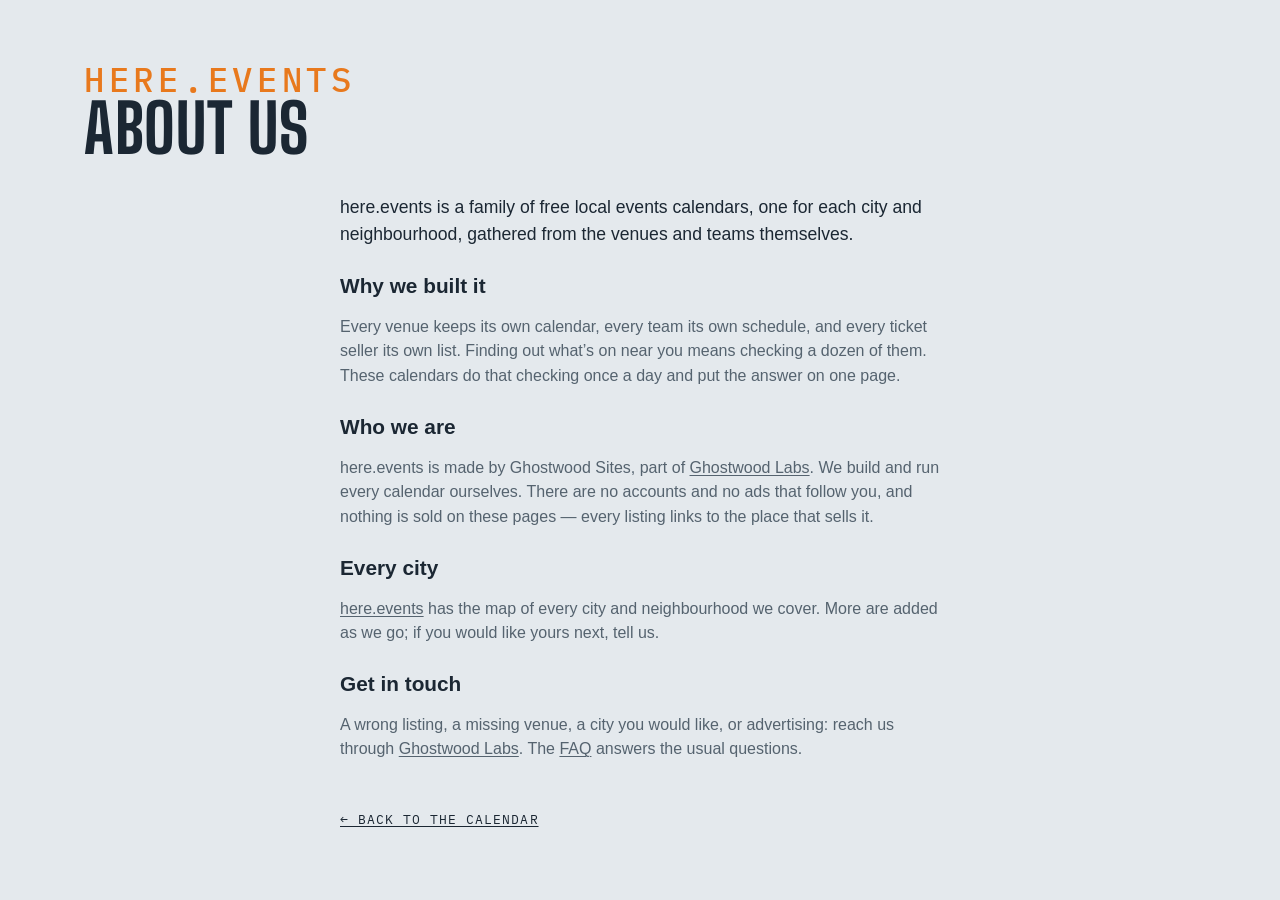
==== site/about.html @ c662b7ca "Sources and About Us as their own pages, FAQ the same on every site, More Cities centred Co-Authored" ====
<!DOCTYPE html>
<html lang="en">
<head>
<meta charset="utf-8">
<meta name="viewport" content="width=device-width, initial-scale=1, viewport-fit=cover">
<meta name="theme-color" media="(prefers-color-scheme: light)" content="#edf1f4">
<meta name="theme-color" media="(prefers-color-scheme: dark)" content="#141a20">
<script>
  try {
    var t = localStorage.getItem('lqa-theme');
    var PHONE = '(max-width: 640px), (pointer: coarse) and (max-height: 500px)';
    if ((t === 'light' || t === 'dark') && !matchMedia(PHONE).matches) document.documentElement.dataset.theme = t;
  } catch (e) { /* no storage — system it is */ }
</script>
<title>About Us — here.events</title>
<meta name="description" content="About here.events: free local events calendars for each city and neighbourhood, gathered from the venues and teams themselves.">
<link rel="icon" href="favicon.svg" type="image/svg+xml">
<link rel="preconnect" href="https://fonts.googleapis.com">
<link rel="preconnect" href="https://fonts.gstatic.com" crossorigin>
<link href="https://fonts.googleapis.com/css2?family=Big+Shoulders:opsz,wght@10..72,500;10..72,700&family=IBM+Plex+Mono:wght@400;500&display=swap" rel="stylesheet">
<link rel="stylesheet" href="styles.css?v=__V__">
<script src="city.js?v=__V__"></script>
</head>
<body>

<!-- the Ghostwood Labs mark, drawn once; the masthead and the footer <use> it -->
<svg width="0" height="0" style="position:absolute" aria-hidden="true">
  <symbol id="gw-mark" viewBox="0 0 576 576">
    <g fill="none" stroke="currentColor" stroke-width="24" stroke-linecap="round" stroke-linejoin="round">
      <path d="M300.19 51.03A26 26 0 0 1 275.81 51.03L235.63 29.71A26 26 0 0 0 210.57 30.08L103.63 91.02A26 26 0 0 0 90.5 113.61L90.5 161.4A26 26 0 0 1 77.38 183.98L39.62 205.52A26 26 0 0 0 26.5 228.1L26.5 347.9A26 26 0 0 0 39.62 370.48L77.38 392.02A26 26 0 0 1 90.5 414.6L90.5 462.39A26 26 0 0 0 103.63 484.98L210.57 545.92A26 26 0 0 0 235.63 546.29L275.81 524.97A26 26 0 0 1 300.19 524.97L340.37 546.29A26 26 0 0 0 365.43 545.92L472.37 484.98A26 26 0 0 0 485.5 462.39L485.5 414.6A26 26 0 0 1 498.62 392.02L536.38 370.48A26 26 0 0 0 549.5 347.9L549.5 228.1A26 26 0 0 0 536.38 205.52L498.62 183.98A26 26 0 0 1 485.5 161.4L485.5 113.61A26 26 0 0 0 472.37 91.02L365.43 30.08A26 26 0 0 0 340.37 29.71L300.19 51.03Z"/>
      <path d="M288 57.5L288 177.5"/>
      <path d="M288 518.5L288 403.5"/>
      <path d="M90.5 176.5L144.63 204.58A26 26 0 0 0 169.19 204.26L209.58 181.92A26 26 0 0 0 223 159.17L223 101.5L158.5 137.5"/>
      <path d="M485.5 176.5L431.37 204.58A26 26 0 0 1 406.81 204.26L366.42 181.92A26 26 0 0 1 353 159.17L353 101.5L417.5 137.5"/>
      <path d="M157 211L157 287.5"/>
      <path d="M419 211L419 287.5"/>
      <path d="M90.5 399.5L144.63 371.42A26 26 0 0 1 169.19 371.74L209.58 394.08A26 26 0 0 1 223 416.83L223 474.5L158.5 438.5"/>
      <path d="M485.5 399.5L431.37 371.42A26 26 0 0 0 406.81 371.74L366.42 394.08A26 26 0 0 0 353 416.83L353 474.5L417.5 438.5"/>
      <path d="M26.5 288L92 325.5L92 250.5"/>
      <path d="M549.5 288L484 325.5L484 250.5"/>
    </g>
  </symbol>
</svg>

<!-- About us (Steve, 2026-10-29: "Create an about us section just to the left of FAQ, make it work
     the same"): one shared page for every city, word for word, like the FAQ. Styled by .ad-page. -->
<header class="masthead">
  <div class="masthead-text">
    <p class="eyebrow">here.events</p>
    <h1>About Us</h1>
  </div>
</header>
<main class="ad-page about-page">
  <p class="ad-lead">here.events is a family of free local events calendars, one for each city and neighbourhood, gathered from the venues and teams themselves.</p>

  <h2>Why we built it</h2>
  <p>Every venue keeps its own calendar, every team its own schedule, and every ticket seller its own list. Finding out what’s on near you means checking a dozen of them. These calendars do that checking once a day and put the answer on one page.</p>

  <h2>Who we are</h2>
  <p>here.events is made by Ghostwood Sites, part of <a href="https://ghostwoodlabs.com/" rel="noopener">Ghostwood Labs</a>. We build and run every calendar ourselves. There are no accounts and no ads that follow you, and nothing is sold on these pages — every listing links to the place that sells it.</p>

  <h2>Every city</h2>
  <p><a href="https://here.events/">here.events</a> has the map of every city and neighbourhood we cover. More are added as we go; if you would like yours next, tell us.</p>

  <h2>Get in touch</h2>
  <p>A wrong listing, a missing venue, a city you would like, or advertising: reach us through <a href="https://ghostwoodlabs.com/" rel="noopener">Ghostwood Labs</a>. The <a href="faq.html">FAQ</a> answers the usual questions.</p>

  <a class="ad-back" href="./">← Back to the calendar</a>
</main>
</body>
</html>
---- site/styles.css ----
/* Lower Queen Anne Events — overcast-sky palette, marquee display type. */

:root {
  --sky: #e4e9ed;        /* overcast paper (a step down from #edf1f4, Steve 2026-10-12: "a little less glaring") */
  --mist: #f7f9fb;       /* card surface (was pure white) */
  --ink: #1b2733;        /* Puget ink */
  --ink-soft: #55636f;
  --ink-bright: #1b2733; /* the logo: pure white in the dark palette, ink here */
  --line: #c3ccd4;
  --gold: #e8791d;       /* Space Needle "Galaxy Gold" */
  --gold-soft: #fbe9d8;
  /* Color coding is muted (a step back from the pure primaries) and each
     group keeps to its own family so a dot or stripe reads as what it is:
     venues are cool (blue → violet → teal), event types are warm (yellow →
     orange → red → pink). */
  /* venue hues (chips, grid ticks, agenda tags): a sweep from teal through
     blue and violet to magenta, neighbors alternating light and dark */
  /* all three families sit a step back from the pure primaries: the same
     hues, less glare, so the stripes and ticks read after the titles */
  --v-choli: #2e5a9e; --v-ccmh: #9e2e3e; --v-cba: #6a2e9e; --v-prcc: #2e8f9e; --v-vivo: #2e9e8b; --v-rumbao: #9e6b2e; --v-bithorn: #c2521f; --v-clemente: #2e9e4a; --v-else: #7c8a96; --v-cbac: #9e2e7a; --v-monero: #8a7a2e; /* the rooms, one hue each (city.js cssVar): the arena and the halls cool, the ballpark and the Music Hall warm */
  --venue-text: 72%;     /* how much of the venue hue the card's venue label keeps (light mode) */
  --tint: 26%;           /* the venue wash behind a series card (light mode; 13% in the dark palette) */
  --row-a: #f3f6f8; --row-b: #d6dde3; /* the list's rows alternate light and dark grey; only a series keeps its venue's hue (Steve, 2026-10-20) */
  /* event-type hues (calendar ticks, agenda right edge): concerts salmon and
     arts crimson keep clear of the brand orange; movies slate = "quiet" */
  --t-concert: #d9664f;
  --t-sports: #d4b106;
  --t-arts: #b8303f;
  --t-movie: #7a8a99;
  --t-community: #d63f9c;
  --t-expo: #2a9d8f;      /* conventions & expos: turquoise, the one hue the types didn't use */
  --t-bar: #c28a12;       /* bar nights: amber, an ale between the sports yellow and concert salmon */
  --alert: #e02b26;       /* cancelled / postponed notes: plain bright red */
  --barh-base: 3.4rem;   /* the pinned filter bar's height (chips 2.25rem + padding) */
  --titleh: 1.7rem;      /* the bar's title line (1.2rem + .5rem gap), added while scrolled */
  --barh: var(--barh-base); /* what the sticky things below the bar offset by */
  --rule: color-mix(in srgb, var(--line), var(--ink-soft)); /* list dividers: a step brighter than --line */
  /* the scorebug (the live game block, .tf-bug): a light panel in this theme, the broadcast's charcoal in the dark one (Steve, 2026-10-12: the charcoal panel on the light card looked bad) */
  --bug-bg: #f9fafb; --bug-frame: #c9d2da; --bug-ink: #1b2733; --bug-soft: #55636f; --bug-dim: #7c8894; --bug-rowline: #d5dce3; --bug-off: #b3bcc5; --bug-muted: #6b7784; --bug-score-bg: #ffffff; --bug-shadow: rgba(15, 25, 35, .10); --bug-redzone: #c8261f;
  --bug-bw: 1px; --frame: var(--line); --frame-w: 1px; /* the game block's frame and the bug's rules: hairlines in the card's line colour here, the 2px broadcast frame in the dark theme (Steve, 2026-10-12: "soften … the borders in general") */
  --cell-mix: 22%; --cell-ink: var(--ink); --cell-bar: 4px; --cell-shadow: none; /* the bug's team cells: a wash of the club colour with a bar of it at the left and ink type, instead of the solid cell ("soften the colors here") */
  --tick-mix: var(--ink); --tick-pct: 65%; /* the refresh countdown ring: the club's colour mixed toward ink here, toward white on the dark ground (the mix itself is written in the .tf-refresh rule: a token holding var(--team-2) would resolve here on :root, where no club colour exists, and come out empty) */
  --dot: color-mix(in srgb, var(--ink-soft) 40%, transparent); /* the dotted underline under the watch strip's links */
  --display: "Big Shoulders", "Arial Narrow", sans-serif;
  --body: -apple-system, BlinkMacSystemFont, "Segoe UI", "Helvetica Neue", sans-serif;
  --mono: "IBM Plex Mono", ui-monospace, Menlo, monospace;
}
/* Dark palette. Applies when the system prefers dark and the visitor hasn't
   picked Light, or whenever they've picked Dark (the toggle sets
   data-theme on <html>; "system" leaves it unset). The two blocks must
   stay identical — CSS has no way to give one ruleset two unrelated
   conditions. */
@media (prefers-color-scheme: dark) {
  :root:not([data-theme="light"]) {
    color-scheme: dark;
    --sky: #141a20; --mist: #1d252e; --ink: #e8edf1; --ink-soft: #9aa7b2; --ink-bright: #ffffff;
    --line: #333f4a; --gold: #f08a33; --gold-soft: #3a2a1a;
    --v-choli: #86aeea; --v-ccmh: #ea8695; --v-cba: #b486ea; --v-prcc: #86dcea; --v-vivo: #86ead9; --v-rumbao: #eabc86; --v-bithorn: #f0a07a; --v-clemente: #86ea9f; --v-else: #aebac4; --v-cbac: #ea86cf; --v-monero: #d8c86a;
    --venue-text: 100%; --tint: 13%;
    --row-a: #1e252c; --row-b: #2c343c;
    --t-concert: #f0806a; --t-sports: #f2d21b; --t-arts: #d63a4f;
    --t-movie: #8b9db0; --t-community: #e660a8; --t-expo: #4fd1c5; --t-bar: #e3ad3c; --alert: #ff4b3e;
    --bug-bg: #2b2d30; --bug-frame: #c9cdd2; --bug-ink: #f4f4f4; --bug-soft: #d5d8dc; --bug-dim: #b9bec4; --bug-rowline: #5c6167; --bug-off: #6a6d72; --bug-muted: #4a4f56; --bug-score-bg: #fafafa; --bug-shadow: rgba(0, 0, 0, .35); --bug-redzone: #ff7b7b;
  --bug-bw: 2px; --frame: var(--ink-soft); --frame-w: 2px; --cell-mix: 100%; --cell-ink: #fff; --cell-bar: 0px; --cell-shadow: 0 1px 2px rgba(0, 0, 0, .5);
    --bug-bw: 2px; --frame: var(--ink-soft); --frame-w: 2px; --cell-mix: 100%; --cell-ink: #fff; --cell-bar: 0px; --cell-shadow: 0 1px 2px rgba(0, 0, 0, .5);
    --tick-mix: white; --tick-pct: 45%;
    --dot: color-mix(in srgb, var(--ink-soft) 60%, transparent);
  }
}
:root[data-theme="dark"] {
  color-scheme: dark;
  --sky: #141a20; --mist: #1d252e; --ink: #e8edf1; --ink-soft: #9aa7b2; --ink-bright: #ffffff;
  --line: #333f4a; --gold: #f08a33; --gold-soft: #3a2a1a;
  --v-choli: #86aeea; --v-ccmh: #ea8695; --v-cba: #b486ea; --v-prcc: #86dcea; --v-vivo: #86ead9; --v-rumbao: #eabc86; --v-bithorn: #f0a07a; --v-clemente: #86ea9f; --v-else: #aebac4; --v-cbac: #ea86cf; --v-monero: #d8c86a;
  --venue-text: 100%; --tint: 13%;
  --row-a: #1e252c; --row-b: #2c343c;
  --t-concert: #f0806a; --t-sports: #f2d21b; --t-arts: #d63a4f;
  --t-movie: #8b9db0; --t-community: #e660a8; --t-expo: #4fd1c5; --t-bar: #e3ad3c; --alert: #ff4b3e;
  --bug-bg: #2b2d30; --bug-frame: #c9cdd2; --bug-ink: #f4f4f4; --bug-soft: #d5d8dc; --bug-dim: #b9bec4; --bug-rowline: #5c6167; --bug-off: #6a6d72; --bug-muted: #4a4f56; --bug-score-bg: #fafafa; --bug-shadow: rgba(0, 0, 0, .35); --bug-redzone: #ff7b7b;
  --tick-mix: white; --tick-pct: 45%;
  --dot: color-mix(in srgb, var(--ink-soft) 60%, transparent);
}
:root[data-theme="light"] { color-scheme: light; }

* { box-sizing: border-box; }
html { scroll-behavior: smooth; overflow-x: clip; } /* clip: the footer bleeds to the viewport edges */
@media (prefers-reduced-motion: reduce) { html { scroll-behavior: auto; } }
/* the page is 62rem wide, and steps wider on big screens so event names
   get a single line: the calendar column is fixed, so all of the extra
   width goes to the cards (the footer line follows) */
:root { --pagew: 62rem; }
@media (min-width: 1180px) { :root { --pagew: 72rem; } }
@media (min-width: 1360px) { :root { --pagew: 80rem; } }
body {
  /* no bottom padding: the sticky footer is the page's last thing, and any
     padding here would show as a blank band under it once the list is short.
     A column flex at least a viewport tall, so a short page (the Teams view
     with one team) still puts the footer at the bottom edge */
  display: flex; flex-direction: column; min-height: 100vh; min-height: 100dvh;
  margin: 0 auto; padding: 0 1.25rem; max-width: var(--pagew);
  background: var(--sky); color: var(--ink);
  font: 16px/1.55 var(--body);
}
/* flex items refuse to shrink below their content's minimum width, so one
   unwrappable line (a TV listing, the compact bar's title) would push a whole
   section past a phone's edge; let them shrink like blocks */
body > * { min-width: 0; }
a { color: inherit; text-underline-offset: 2px; }
:focus-visible { outline: 2px solid var(--ink-soft); outline-offset: 2px; }

/* ---- masthead ---- */
.masthead {
  display: flex; flex-wrap: wrap; gap: 1.5rem; align-items: flex-end;
  justify-content: space-between; padding: 2.5rem 0 1rem;
}
.eyebrow {
  font-family: var(--mono); font-size: .8rem; letter-spacing: .12em;
  text-transform: uppercase; color: var(--gold); margin: 0 0 .3rem;
}
h1 {
  font-family: var(--display); font-weight: 700; font-size: clamp(2.6rem, 7vw, 4.2rem);
  line-height: .92; text-transform: uppercase; letter-spacing: .01em; margin: 0;
}
.masthead-text { min-width: 0; max-width: 100%; } /* a flex item would grow to its widest line and push past a phone's edge */
/* "More Cities" (See All until 2026-10-13, Other Places until 2026-10-18): the pill before the theme pill, to the same map (Steve, 2026-10-12); in the pinned bar the chip's text folds away and the map glyph stays */
/* Add To My Calendar: the first of the masthead's tools (Steve, 2026-10-26, "should move here" — beside More Cities; in the bar from 2026-09-16 until then), sized like the More Cities pill beside it */
.masthead-tools #subscribeBtn { order: 3; display: inline-flex; align-items: center; gap: .45rem; min-height: calc(1.7rem + 8px); padding: 0 .95em; }
.masthead-tools #subscribeBtn svg { width: 1rem; height: 1rem; flex: none; }
.masthead-tools #subscribeBtn:hover { border-color: var(--ink-soft); }
.bar-title .masthead-tools #subscribeBtn { min-height: 1.7rem; padding: 0 .5em; } /* icon-only in the title line, like the pill (the label rule is .bar-title .masthead-tools .chip span) */
.masthead-tools .see-all { order: 4; display: inline-flex; align-items: center; gap: .45rem; min-height: calc(1.7rem + 8px); padding: 0 .95em; text-decoration: none; }
.masthead-tools .see-all svg { width: 1rem; height: 1rem; fill: none; stroke: currentColor; stroke-width: 1.6; stroke-linejoin: round; stroke-linecap: round; }
.masthead-tools .see-all:hover { border-color: var(--ink-soft); }
.bar-title .masthead-tools .see-all { min-height: 1.7rem; padding: 0 .5em; }
/* the mark and the name as one thing: the mark stretches to the text's
   height (eyebrow + title) and keeps square, in the footer mark's white */
.masthead { --mast-title: clamp(2.6rem, 7vw, 4.2rem); } /* the title's size; the eyebrow and the mark are cut from it */
.masthead h1 { font-size: var(--mast-title); }
/* the picture (Steve, 2026-09-21: line art, the Needle's crown the focus):
   the top of the Space Needle from the Highsmith aerial, traced to single
   smooth lines at build (a gradient-magnitude pass over the photo, see the
   memory note), a 4.5:1 window from the spire tip to the Queen Anne treeline
   with the Needle centred and the Cascades ridge behind
   (design/lqa-masthead-lines-gen.py). The
   drawing is a luminance mask (masthead-lines.png, white = line) over a box
   of ink, so the lines are the palette's own ink in either theme. A band
   behind the masthead, the Needle toward the right, dissolving into the page
   on every side — no hard edge where the art stops (Steve, 2026-09-21) */
.masthead { min-height: 11rem; overflow: hidden; isolation: isolate; } /* a slim band (Steve, 2026-09-20: minimal) */
.masthead-photo { /* the drawing fills the gap between the name and the theme pill (Steve, 2026-10-05: "in all the modes try to make it fill this space"): a flex item between them, as tall as the band (the negative margins reach over the band's padding) */
  order: 1; flex: 1 1 0; align-self: stretch; min-width: 0; z-index: -1;
  margin: -2.5rem 0 -1rem; pointer-events: none;
  background: #fff; opacity: .9; /* white lines on the dark palette, black on the light one (Steve: "white and black with antialiasing") */
  -webkit-mask-image: url(masthead-lines.png), linear-gradient(to right, transparent 0%, #000 10%, #000 92%, transparent 100%), linear-gradient(to bottom, #000 0%, #000 58%, transparent 100%);
  mask-image: url(masthead-lines.png), linear-gradient(to right, transparent 0%, #000 10%, #000 92%, transparent 100%), linear-gradient(to bottom, #000 0%, #000 58%, transparent 100%);
  -webkit-mask-size: auto 100%, 100% 100%, 100% 100%; mask-size: auto 100%, 100% 100%, 100% 100%; /* the drawing at the band's height, however wide the gap: the Needle stays whole, the ridge beside it shows as far as the gap allows */
  -webkit-mask-position: 50% 0%, 0 0, 0 0; mask-position: 50% 0%, 0 0, 0 0; /* the Needle is at the drawing's centre, so its spire is the centre of the gap at every width (Steve, 2026-10-05: "make the center the top of the needle") */
  -webkit-mask-repeat: no-repeat; mask-repeat: no-repeat;
  mask-mode: luminance, alpha, alpha;
  -webkit-mask-composite: source-in; mask-composite: intersect;
}
.masthead-tools { order: 2; }
:root[data-theme="light"] .masthead-photo { background: #000; opacity: .7; }
@media (prefers-color-scheme: light) { :root:not([data-theme="dark"]) .masthead-photo { background: #000; opacity: .7; } }
.masthead-text { position: relative; }
.masthead .eyebrow { font-size: calc(var(--mast-title) * .5); font-weight: 500; letter-spacing: .14em; margin-bottom: .1rem; line-height: 1; } /* "Seattle": half the title's size (Steve, 2026-09-16: twice the quarter it was), a shade bolder */
/* the masthead's tools (Steve, 2026-09-14): Add To My Calendar (back here
   2026-10-26), the More Cities pill and the theme pill at the masthead's
   right end — the bar below keeps its room for the switch, filters, search,
   the clubs and the season calendar chip */
.masthead { position: relative; }
.masthead-tools { display: flex; align-items: center; gap: .6rem; flex: none; margin-left: auto; }
.sub { color: var(--ink-soft); max-width: 34rem; margin: .8rem 0 0; }

.updated { /* the "Updated …" stamp: an eyebrow line under the title, spaced like the one above it */
  margin: .3rem 0 0; min-height: 1em;
}
/* Solid-ink pill with the page background as its text — a dark pill in
   light mode, a light one in dark — softened on hover (the event sheet's
   Tickets button). */
.btn-cal {
  display: inline-flex; align-items: center; gap: .55em; margin: auto 0;
  font: 600 1rem/1 var(--body); color: var(--sky); background: var(--ink);
  border: 0; border-radius: 999px; padding: .85em 1.4em .85em 1.15em; cursor: pointer;
  transition: background .15s, color .15s;
}
.btn-cal svg { width: 1.15em; height: 1.15em; flex: none; }
.btn-cal:hover { background: var(--ink-soft); color: var(--sky); }
/* the subscribe pop: app.js placeSubscribePop fixes it under the masthead's
   Add To My Calendar button (right edges aligned); these are the fallback
   position and the look */
.pop {
  position: absolute; right: 0; top: calc(100% + 1.1rem); z-index: 10;
  width: min(18rem, 100%); background: var(--mist); border: 1px solid var(--line);
  border-radius: 8px; padding: 1rem 1.1rem; box-shadow: 0 8px 28px rgba(15, 25, 35, .18);
  font-size: .92rem;
}
.pop p { margin: 0 0 .6rem; }
.pop > :last-child { margin-bottom: 0; }
/* everything in the pop sits on one centre line: the checkbox row, the
   three named calendar tiles, the QR / Copy Link chips, then the note */
.pop-tiles { display: grid; grid-template-columns: repeat(3, 4.6rem); justify-content: center; gap: .6rem; margin: 0 0 .7rem; }
.pop-tools { display: flex; justify-content: center; gap: .5rem; margin: 0 0 .9rem; }
.pop-tools .chip { display: inline-flex; align-items: center; gap: .4rem; text-decoration: none; padding: .45em .85em; }
.pop-tools .chip svg { width: 1rem; height: 1rem; flex: none; color: var(--gold); }
.pop-tools .chip:hover { border-color: var(--ink-soft); }
/* Copy Link: a check replaces the icon for a moment after copying */
.pop-tools .chip.is-done svg { display: none; }
.pop-tools .chip.is-done::before { content: "✓"; font-weight: 700; line-height: 1; }
.qr-panel { text-align: center; margin-bottom: .6rem; }
#qrImg {
  display: inline-block; width: 170px; height: 170px;
  background: #fff; padding: 6px; border-radius: 8px;
}
#qrImg svg { display: block; width: 100%; height: 100%; }
/* a tile: the service's icon over its name */
.tile {
  display: grid; justify-items: center; gap: .4rem;
  padding: .6rem .3rem .5rem; border: 1px solid var(--line); border-radius: 10px;
  background: var(--sky); text-decoration: none; color: var(--ink-soft);
}
.tile-logo { width: 2.4rem; height: 2.4rem; border-radius: 8px; object-fit: contain; }
.tile span { font-family: var(--mono); font-size: .62rem; text-transform: uppercase; letter-spacing: .08em; line-height: 1; }
.tile:hover { border-color: var(--ink-soft); color: var(--ink); }
/* ---- filter bar: one row of matching chips ---- */
/* Funnel (filters), Reset, Copy link, Add To Calendar, then the theme toggle
   at the right end. position: relative makes the bar the box the subscribe
   pop hangs from. */
.filterbar {
  display: flex; flex-wrap: nowrap; gap: .6rem; align-items: center;
  margin: .75rem 0 0; position: relative;
}
.filterbar > * { flex-shrink: 0; }
.filterbar .chip {
  display: inline-flex; align-items: center; gap: .45rem; min-height: 2.25rem;
  position: relative; /* for the visually-hidden labels in .is-tight */
}
.filterbar .chip svg { width: 1rem; height: 1rem; flex: none; }
.filterbar .chip:not(:disabled):hover { border-color: var(--ink-soft); }
/* the funnel's chevron is the panel's open/closed indicator. Its outline is
   deliberately the same whether or not a filter is active — Reset lighting
   up is the "something's filtered" signal. */
/* The bar can't wrap. When its content wouldn't fit — app.js measures and
   sets .is-tight — the view switch's words go (see .view-toggle); the labeled
   Add To My Calendar chip that used to shed its label here left the bar for
   the masthead 2026-10-26. */
/* the Teams chip is a switch: solid while its view is on show */
/* the view switch: list | month | home teams, a three-stop pill like the theme's (same rules, .view-toggle) */
.view-toggle[data-active="month"] .theme-knob { left: calc(3px + var(--tt)); }
.view-toggle[data-active="teams"] .theme-knob { left: calc(3px + 2 * var(--tt)); }
.view-toggle button[aria-checked="true"] { color: var(--sky); }
/* while the Teams view is up the agenda's own controls step aside — the
   filters, search, the Today floater, Add To Calendar and the phone's calendar chip */
html.teams-open .search-wrap,
html.teams-open .cal-toggle { display: none; } /* Add To Calendar stays: in Teams mode it offers the club's season feed */
html.teams-open #calToday { display: none; }
.cal-side:not(.is-float) .cal { margin-bottom: 1.6rem; } /* room for the TODAY tab below the docked card */
/* the search box: a chip that takes typing, a magnifier at its right end and
   no placeholder; it gives up width first when the row gets tight */
.filterbar .search-wrap { position: relative; display: flex; flex: 1 1 10rem; min-width: 10rem; max-width: none; } /* the whole of the row's slack (Steve, 2026-10-24, "span the full width"; capped at 28rem from 2026-09-15 until then) */ /* takes whatever room the row has left, never less than a word's worth: the chips drop their labels first (is-tight) */
#searchBox {
  width: 100%; font: 500 .85rem/1 var(--body); color: var(--ink); background: var(--mist);
  border: 1px solid var(--line); border-radius: 999px; padding: .5em 2.4em .5em .95em; min-height: 2.25rem;
  -webkit-appearance: none; appearance: none;
}
#searchBox::-webkit-search-cancel-button { margin-right: .2em; }
/* hover and focus both just brighten the edge — no orange ring on a text box */
#searchBox:hover { border-color: var(--ink-soft); }
#searchBox:focus, #searchBox:focus-visible { outline: none; border-color: var(--ink); }
.search-wrap svg {
  position: absolute; right: .85rem; top: 50%; width: 1rem; height: 1rem;
  transform: translateY(-50%); color: var(--ink-soft); pointer-events: none;
}
/* Right end of the bar, left to right: the calendar chip (narrow layouts
   only), then the season calendar chip (DOM order keeps the chips together;
   flex order places them); the search box grows to fill the gap before them.
   Add To My Calendar was the bar's last chip from 2026-09-16 to 2026-10-26. */
#calToggle { order: 2; }
#viewToggle { order: -1; } /* the view switch leads the bar in either mode (Steve, 2026-09-14) */
/* light / dark: a two-stop pill at the bar's right end, the ink knob
   sliding under the stop in effect (the system's side until a click) */
.theme-toggle {
  position: relative; display: inline-flex; order: 5;
  padding: 3px; border: 1px solid var(--line); border-radius: 999px; background: var(--mist);
}
.theme-toggle { --tt: 2rem; cursor: pointer; } /* stop width — wider on phones for the tap target; the rim and the knob are click targets too (a press anywhere steps the pill) */
.theme-toggle button {
  position: relative; z-index: 1; width: var(--tt); height: 1.7rem; cursor: pointer;
  background: none; border: 0; padding: 0; color: var(--ink-soft); border-radius: 999px;
  display: grid; place-items: center;
}
.theme-toggle button svg { width: 1rem; height: 1rem; }
.theme-toggle button[aria-checked="true"] { color: var(--sky); } /* still a click target: any stop flips */
.theme-toggle button:not([aria-checked="true"]):hover { color: var(--ink); }
.theme-knob {
  position: absolute; top: 3px; left: 3px; width: var(--tt); height: calc(100% - 6px);
  border-radius: 999px; background: var(--ink); transition: left .18s; /* ink knob, page-colored icon — like a checked box */
}
.theme-toggle[data-active="dark"] .theme-knob { left: calc(3px + var(--tt)); }
.theme-toggle[data-active="system"] .theme-knob { left: calc(3px + 2 * var(--tt)); }
@media (prefers-reduced-motion: reduce) { .theme-knob { transition: none; } }
/* the view stops carry their words — List · Month · Teams — while the bar has room (Steve, 2026-10-24,
   "span the full width … display text for the icons if there is space"; Kona first, every city the same day):
   is-tight (app.js fitFilterBar / fitTeamStrip) drops them back to icons, and the ink knob is measured under
   the lit stop by app.js placeKnob (--knob-x/--knob-w), whatever its width. After the .theme-toggle rules so
   width: auto wins. */
.view-toggle button { width: auto; min-width: var(--tt); padding: 0 .7rem 0 .55rem; gap: .4rem; display: inline-flex; align-items: center; justify-content: center; }
.view-toggle .vt-label { font: 500 .8rem/1 var(--body); letter-spacing: .01em; white-space: nowrap; }
.filterbar.is-tight .view-toggle button { padding: 0; width: var(--tt); }
.filterbar.is-tight .vt-label { display: none; }
.view-toggle[data-active] .theme-knob { left: var(--knob-x, 3px); width: var(--knob-w, var(--tt)); transition: left .18s, width .18s; }
@media (prefers-reduced-motion: reduce) { .view-toggle[data-active] .theme-knob { transition: none; } }
/* the Filter button rides at the end of the view pill, past a hairline, in every mode (Steve, 2026-10-24,
   "for all sites, and modes combine these"): icon + word like the stops, the word going with is-tight; while
   the panel is open it wears the ink like a knob of its own. It is not a stop: the knob never moves to it. */
.view-toggle .vt-filter { width: auto; min-width: var(--tt); padding: 0 .7rem 0 .55rem; } /* a stop like the others — no divider (Steve, 2026-10-24: "vert lines should be consistent") */
.filterbar.is-tight .view-toggle .vt-filter { width: auto; padding: 0 .35rem 0 .4rem; }
.view-toggle .vt-filter[aria-expanded="true"], .view-toggle .vt-filter[aria-expanded="true"]:hover { background: var(--ink); color: var(--sky); border-radius: 999px; }
/* the bar stays pinned at the top while the list scrolls (--barh is its
   height — the month dividers and the calendar strip stick just below it);
   the panel floats open under it, over the content, which stays put */
.filter-area {
  position: sticky; top: 0; z-index: 30; background: var(--sky);
  padding: .55rem 0 .6rem; margin-top: .2rem;
}
.filter-area .filterbar { margin: 0; }
/* the pinned bar's title: one slim line above the chips in the masthead's
   face, shown once the masthead itself has scrolled off; --titleh is what
   it adds to the bar, and html.is-scrolled adds that to --barh */
.bar-title { /* one size for all three parts */
  display: flex; align-items: baseline; gap: .9rem; white-space: nowrap;
  font-family: var(--display); font-weight: 700; font-size: 1.1rem; line-height: 1.2rem;
  text-transform: uppercase; letter-spacing: .02em; margin: 0 0 .5rem;
}
.bar-title[hidden] { display: none; } /* an author display beats the UA [hidden] rule */
.eyebrow[hidden], .bar-eyebrow[hidden] { display: none; } /* an empty eyebrow (a city with no neighbourhood) takes no room */
.bar-name { min-width: 0; overflow: hidden; text-overflow: ellipsis; } /* the title gives way first */
.bar-eyebrow { /* "Seattle" and "Updated …" in the masthead's eyebrow face */
  flex: none; font-family: var(--mono); font-weight: 400; letter-spacing: .08em; color: var(--gold);
}
#barUpdated { display: none; } /* the stamp is the footer's alone (Steve, 2026-09-16) */
html.is-scrolled { --titleh: 2.2rem; --barh: calc(var(--barh-base) + var(--titleh)); } /* the title line carries the masthead's tools while scrolled (app.js markStuck moves them): 1.7rem chips + the .5rem gap */
/* the tools in the title line: icon-only chips a size down, the theme pill scaled to match, at the line's right end (the pop still hangs from the bar below) */
.bar-title .masthead-tools { align-self: center; margin-left: auto; gap: .4rem; }
.bar-title .masthead-tools .chip { min-height: 1.7rem; padding: .2em .5em; }
.bar-title .masthead-tools .chip span { position: absolute; width: 1px; height: 1px; overflow: hidden; clip: rect(0 0 0 0); white-space: nowrap; }
.bar-title .masthead-tools .chip svg { width: 1rem; height: 1rem; }
.bar-title .theme-toggle { zoom: .8; }
.filter-panel {
  position: absolute; left: 0; right: 0; top: calc(100% + .5rem); z-index: 20;
  background: var(--mist); border: 1px solid var(--line);
  border-radius: 10px; padding: 1rem 1.1rem;
  box-shadow: 0 12px 36px rgba(0, 0, 0, .3);
  max-height: calc(100vh - 8rem); max-height: calc(100dvh - 8rem); overflow-y: auto;
}
/* Kayak-style panel: columns of checkbox rows, Select all | Clear all links
   per group, an "only" link on hover, and an event count on the right. */
/* the groups sit in columns with a rule between them (a rule above, on
   phones, where they stack) */
.fp-cols { display: grid; grid-template-columns: repeat(auto-fit, minmax(18rem, 1fr)); gap: 1.25rem 0; } /* wide enough that no name wraps; tablets get two columns */
.fp-group { padding: 0 1.25rem; min-width: 0; } /* columns share the width evenly; a long name clips with an ellipsis rather than pushing the next column out of the panel (2026-10-18, the neighbourhood rows) */
.fp-group:first-child { padding-left: 0; }
.fp-group:last-child { padding-right: 0; }
.fp-group + .fp-group { border-left: 1px solid var(--line); }
@media (max-width: 640px) {
  .fp-group { padding: 0; }
  .fp-group + .fp-group { border-left: 0; border-top: 1px solid var(--line); padding-top: 1.1rem; }
}
/* top row: preset chips (the lit one matches the current state) with the
   Sold Out and Holidays switches pushed to the right. They are switches, not
   allow boxes like the rows below (one narrows the list, one adds days), so
   they wear a pill-and-knob face instead of the tick box */
.fp-switch { position: relative; display: flex; align-items: center; gap: .5rem; cursor: pointer; }
.fp-switch input { position: absolute; opacity: 0; width: 1px; height: 1px; }
.sw {
  flex: none; width: 2rem; height: 1.15rem; position: relative;
  border: 1.5px solid var(--ink-soft); border-radius: 1rem; background: var(--mist);
  transition: background .15s, border-color .15s;
}
.sw::after {
  content: ""; position: absolute; top: .1rem; left: .1rem; width: .75rem; height: .75rem;
  border-radius: 50%; background: var(--ink-soft); transition: transform .15s, background .15s;
}
.fp-switch input:checked + .sw { background: var(--ink); border-color: var(--ink); }
.fp-switch input:checked + .sw::after { transform: translateX(.85rem); background: var(--mist); }
.fp-switch:hover .sw { border-color: var(--ink); }
.fp-switch input:focus-visible + .sw { outline: 2px solid var(--ink-soft); outline-offset: 2px; }
.fp-top { display: flex; align-items: center; gap: 1rem; padding: 0 1.25rem; margin: 0 0 1.1rem; }
/* one row that scrolls sideways at every width, never wraps (Steve,
   2026-09-22); a right-edge fade (.is-more-right, app.js presetEdge) says
   more chips sit beyond the edge and lifts once scrolled to the end */
.fp-presets { display: flex; flex-wrap: nowrap; align-items: center; gap: .4rem; flex: 1; min-width: 0; overflow-x: auto; scrollbar-width: none; padding: 2px 0; scroll-padding: 0 1rem; }
.fp-presets::-webkit-scrollbar { display: none; }
.fp-presets.is-more-right { -webkit-mask-image: linear-gradient(to right, #000 calc(100% - 2.6rem), transparent); mask-image: linear-gradient(to right, #000 calc(100% - 2.6rem), transparent); }
.fp-preset { flex: none; }
.fp-soldout { margin-left: auto; white-space: nowrap; flex: none; }
.fp-holidays { white-space: nowrap; flex: none; }
.fp-preset { font-size: .8rem; padding: .4em .85em; min-height: 2rem; }
.fp-preset:hover { border-color: var(--ink-soft); }
.fp-preset.is-on { background: var(--ink); color: var(--sky); border-color: var(--ink); }
.fp-group h3 {
  white-space: nowrap; /* never wraps (Steve, 2026-09-22) */
  font-family: var(--mono); font-size: .68rem; text-transform: uppercase;
  letter-spacing: .1em; color: var(--ink); margin: 0 0 .35rem; font-weight: 700; /* bold, ink (Steve, 2026-09-22) */
  display: flex; align-items: baseline; gap: .6rem;
}
/* All · None at the heading's right end: plain words in the heading's own face, not chips */
.fp-allnone { margin-left: auto; display: inline-flex; align-items: baseline; gap: .35rem; font-weight: 500; color: var(--ink-soft); } /* the links stay quiet next to the bold title */
.fp-allnone i { font-style: normal; opacity: .6; }
.fp-set { font: inherit; letter-spacing: inherit; text-transform: inherit; color: var(--ink-soft); background: none; border: 0; padding: 0; cursor: pointer; text-decoration: underline; text-decoration-color: color-mix(in srgb, var(--ink-soft) 50%, transparent); text-underline-offset: 2px; }
.fp-set:hover { color: var(--ink); text-decoration-color: currentColor; }
.fp-list { display: flex; flex-direction: column; }
.fp-list + h3 { margin-top: 1rem; } /* a second group stacked in the same column */
.fp-list[hidden] + h3 { margin-top: 0; } /* a group folded away leaves the next heading level with the other columns' */
.fp-row { display: flex; align-items: center; gap: .5rem; padding: .3rem .35rem; border-radius: 6px; }
.fp-row:hover { background: var(--sky); }
.fp-check { position: relative; display: flex; align-items: center; gap: .6rem; cursor: pointer; min-width: 0; }
/* the Show | Hide pair at the row's end (Steve, 2026-09-22, third pass):
   two small words joined into one pill. Neither lit = no preference; the
   lit one is ink. Hide lit strikes the row's name */
.fp-seg { flex: none; display: inline-flex; margin-left: auto; border: 1.5px solid var(--line); border-radius: 999px; background: var(--mist); overflow: hidden; }
.fp-seg-b {
  font: inherit; font-size: .68rem; line-height: 1; letter-spacing: .02em; color: var(--ink-soft);
  background: none; border: 0; padding: .28rem .55rem; margin: 0; cursor: pointer;
}
.fp-seg-b + .fp-seg-b { border-left: 1.5px solid var(--line); }
.fp-seg-b:hover { color: var(--ink); background: color-mix(in srgb, var(--ink) 8%, transparent); }
.fp-seg-b[aria-pressed="true"] { color: var(--mist); background: var(--ink); }
.fp-seg-b:focus-visible { outline: 2px solid var(--ink-soft); outline-offset: 2px; }
.fp-check:hover .fp-name { color: var(--ink); }
.fp-name { font-size: .88rem; display: flex; align-items: center; gap: .45rem; white-space: nowrap; min-width: 0; }
.fp-name > * { overflow: hidden; text-overflow: ellipsis; } /* never wraps; a too-narrow column clips with an ellipsis */
.fp-name a { text-decoration-color: var(--line); }
.fp-name a:hover { text-decoration-color: var(--ink-soft); }
.fp-row:has(.fp-seg[data-mode="ex"]) .fp-name { opacity: .55; } /* a hidden row reads dimmed — the colour change alone, no strike-through (Steve, 2026-10-05) */
/* a city-wide site folds its column by neighbourhood (seattle-events, 2026-10-18): the neighbourhood's row carries a chevron that
   opens the rooms under it, indented behind a hairline; its Show | Hide pair works every room at once */
.fp-hood .fp-name { font-weight: 600; }
.fp-fold { flex: none; width: 1.15rem; height: 1.15rem; display: inline-flex; align-items: center; justify-content: center; border: 0; border-radius: 4px; background: none; padding: 0; margin: 0 -.1rem 0 -.2rem; color: var(--ink-soft); cursor: pointer; }
.fp-fold:hover { color: var(--ink); background: color-mix(in srgb, var(--ink) 8%, transparent); }
.fp-fold svg { width: .72rem; height: .72rem; transition: transform .15s; }
.fp-fold[aria-expanded="true"] svg { transform: rotate(90deg); }
.fp-sub { display: flex; flex-direction: column; margin: 0 0 .25rem 1rem; padding-left: .3rem; border-left: 1px solid var(--line); }
.fp-sub[hidden] { display: none; }
.fp-tail .fp-name { color: var(--ink-soft); font-style: italic; } /* the "More rooms" row at a group's foot: the rooms the usual view hides, folded (2026-10-18) */
.fp-tail:has(.fp-seg[data-mode="ex"]) .fp-name { opacity: 1; } /* it is usually all-Hide; dimming it too would make it vanish */
/* three groups — the two venue lists (Lower Queen Anne the wider), Teams
   (Steve, 2026-09-20; Capacity rows dropped 2026-09-22) */
@media (min-width: 641px) and (max-width: 899px) { .fp-tree .fp-cols { grid-template-columns: 1.1fr 1fr; } .fp-tree .fp-group:nth-child(3) { grid-column: 1; border-left: 0; padding-left: 0; padding-right: 1.25rem; border-top: 1px solid var(--line); padding-top: 1rem; margin-top: -.25rem; } } /* tablets: two columns, Teams under Lower Queen Anne (three squeezed the headings into wraps) */
@media (min-width: 900px) { .fp-tree .fp-cols { grid-template-columns: 1.15fr 1fr 1fr; } .fp-tree { right: auto; width: min(100%, 58rem); } } /* three columns of about twelve rows each (Festivals under Home Teams, 2026-10-05); the panel no wider than they need — it used to run the toolbar's width and stretch the rows across it (Steve: "feel free to shrink the width of the filter pop up") */
.fp-note { font-family: var(--mono); font-size: .66rem; color: var(--ink-soft); letter-spacing: .04em; margin-left: .35rem; } /* a band's seat range after its name */
.chip {
  font: 500 .85rem/1 var(--body); cursor: pointer; border-radius: 999px;
  padding: .5em .95em; background: var(--mist); color: var(--ink);
  border: 1px solid var(--line);
}

/* ---- agenda layout: list + docked mini calendar ---- */
.agenda { margin-top: 1.6rem; }
/* the view note: one plain line above the list while the view is not the
   usual one, the way back at its right (app.js renderViewNote) */
.view-note { display: flex; align-items: center; gap: .8rem; flex-wrap: wrap; margin: 0 0 1.1rem; padding: .55rem .9rem; border: 1px solid var(--line); border-radius: 10px; background: var(--mist); font-size: .88rem; }
.fp-group h3[hidden], .fp-list[hidden] { display: none; } /* a group with no rows in this city folds away with its heading (the flex displays above would otherwise beat [hidden]; Steve, 2026-10-11) */
.view-note[hidden] { display: none; }
.view-note .chip { margin-left: auto; font-size: .78rem; padding: .3em .75em; min-height: 1.9rem; }
/* the toast: a word above the footer after hiding something from the sheet, with Undo */
.toast { position: fixed; left: 50%; bottom: calc(3.6rem + env(safe-area-inset-bottom)); transform: translateX(-50%); z-index: 40; display: flex; align-items: center; gap: 1rem; padding: .6rem .6rem .6rem 1rem; border-radius: 999px; background: var(--ink); color: var(--sky); font-size: .88rem; box-shadow: 0 12px 36px rgba(0, 0, 0, .35); max-width: calc(100vw - 2rem); }
.toast[hidden] { display: none; }
.toast button { font: 700 .82rem/1 var(--body); color: var(--gold); background: none; border: 1px solid color-mix(in srgb, var(--sky) 35%, transparent); border-radius: 999px; padding: .45em .9em; cursor: pointer; }
.toast button:hover { border-color: var(--sky); }
.agenda, .teams { margin-bottom: 1.5rem; } /* the gap above the footer (its own top margin is auto) */
.agenda-layout {
  display: grid; grid-template-columns: minmax(0, 1fr) 18rem;
  gap: 0 2.5rem; align-items: start;
}
.agenda-layout > ol { grid-column: 1; }
.cal-side { position: sticky; top: calc(var(--barh) + .5rem); grid-column: 2; grid-row: 1; } /* same offset under the bar as the pops */
/* the Add To Calendar pop hangs over the docked calendar (same width, same right edge)
   and is shorter, so the calendar steps out while the pop is open */
.cal-side:not(.is-float) .cal { transition: opacity .15s; }
html.pop-open .cal-side:not(.is-float) .cal { opacity: 0; pointer-events: none; }
/* Below the page's full width (62rem + padding) the calendar never docks —
   beside the list it would squeeze the cards to a sliver — so from here
   down it floats over the list instead. */
@media (max-width: 1023px) {
  .agenda-layout { display: flex; flex-direction: column; }
  /* the grid's align-items: start carries over; the strip must span the
     column or it shrinks to its content (it has none, so its right edge —
     where the handle hangs — would be the left edge of the page) */
  .cal-side { align-self: stretch; width: 100%; }
  /* a zero-height sticky strip, first in the column, carrying the handle
     (hanging off its right end) and the floating calendar; both ride along
     as the list scrolls */
  .cal-side { order: -1; height: 0; top: calc(var(--barh) + .5rem); z-index: 15; }
  .cal-side.is-float .cal {
    position: absolute; z-index: 14; right: 0; top: 0; /* right under the pinned bar */
    width: min(22rem, 100%);
    max-height: calc(100vh - 5rem); max-height: calc(100dvh - 5rem); overflow-y: auto;
  }
  .cal-side.is-float .cal-month { box-shadow: 0 12px 36px rgba(0, 0, 0, .3); }
}

/* ---- the Month view: the month's events, as the filters leave them, on one calendar ---- */
html.month-open .agenda-layout, html.month-open .cal-toggle { display: none; } /* the list and its mini calendar step aside; the board is the month */
/* ---- the month view: one continuous grid of weeks, square days (Steve, 2026-09-15) ----
   The grid runs from this month on with no end (app.js appends months as
   the sentinel nears the window), sized to the window: seven squares across,
   the page scrolling down them under the pinned filter bar; the ‹ MONTH ›
   header and the weekday row stick under the bar and name the month at the
   top (the sticky footer stays pinned at the bottom as everywhere). A day
   carries its events' names only, as many as fit, the rest folded into
   "+N more" (fitBoardCells); a tap on the day opens the card listing them all. */
.month-board[hidden] { display: none; }
.month-board { margin: 0 auto; max-width: 100%; position: relative; } /* app.js sizeBoard sets its width: seven squares that show the whole month in the window at the top of the page, centred when that is narrower than the page */
.mb-sticky { position: sticky; top: var(--barh); z-index: 6; background: var(--sky); padding-top: 1.9rem; } /* the room is the TODAY tab's, which rises from the header (Steve: an up tab) */
.mb-head { position: relative; } /* the tab and, on a centred board, the vertical month name hang off it */
/* TODAY over the month view's header: the same tab, upside down — rising from the header's top edge */
.cal-head button.cal-today-tab { width: auto; height: auto; min-width: 0; min-height: 0; display: inline-flex; border-radius: 6px 6px 0 0; } /* not the header's arrow-button size, nor the phones' 2.75rem touch minimum */
.cal-head button.cal-today-tab svg { width: .85rem; height: .85rem; }
.cal-head button.cal-today-tab[hidden] { display: none; } /* the override above would otherwise beat [hidden] */
.mb-head .cal-today-tab { top: auto; bottom: 100%; border-top: 2px solid var(--ink-soft); border-bottom: 0; border-radius: 6px 6px 0 0; padding: .24rem .7rem .3rem; box-shadow: 0 -3px 8px rgba(0, 0, 0, .25); }
/* the board centred narrower than the page (sizeBoard's is-narrow): the months' names stand beside their blocks, so the header keeps only ‹ › */
/* …and on a centred board the header goes altogether (Steve, 2026-09-16: "useless" — the names beside the blocks say the month and open the picker; scrolling moves the months); what stays is the sticky anchor, a hair tall, and TODAY as a chip under the filter bar while another month is at the top */
.month-board.is-narrow .mb-head { display: none; }
.month-board.is-narrow .mb-sticky { padding-top: 0; height: .4rem; }
.month-board.is-narrow .mb-sticky > .cal-today-tab { top: .4rem; bottom: auto; border: 2px solid var(--ink-soft); border-radius: 6px; box-shadow: 0 3px 8px rgba(0, 0, 0, .25); } /* painted: the days scroll under it, not through the gap to the bar; the TODAY tab hangs from its foot */
.mb-sticky .mb-head { border-bottom: 2px solid var(--ink-soft); border-radius: 10px; padding-bottom: .3rem; } /* the header on its own: the weekday row went with each month */
.mb-wdays { display: grid; grid-template-columns: repeat(7, minmax(0, 1fr)); background: var(--mist); border: 2px solid var(--ink-soft); border-bottom: 0; border-radius: 10px 10px 0 0; font-family: var(--mono); font-size: .62rem; letter-spacing: .1em; text-transform: uppercase; color: var(--ink-soft); }
.mb-wdays span { padding: .1rem .35rem .3rem; text-align: center; } /* centred over the column (Steve, 2026-09-16) */
/* every month its own block (Steve, 2026-09-15): a framed grid padded to whole weeks with blank slots, a gap between months, its name standing beside it on a centred board */
.mb-month { position: relative; margin-top: .8rem; }
.mb-days { border: 2px solid var(--ink-soft); border-radius: 0 0 10px 10px; overflow: hidden; grid-auto-rows: auto; }
/* the month's name: standing beside its block on a centred board; on a full-width board the pinned ‹ MONTH › bar names the month, so no heading over the block as well (it read twice — Steve's review, 2026-09-16) */
.mb-mname { display: none; font: 700 .95rem/1 var(--display); text-transform: uppercase; letter-spacing: .12em; color: var(--ink); background: none; border: 0; padding: .15rem .1rem .35rem; margin: 0; cursor: pointer; text-align: left; border-radius: 6px; }
.mb-mname:hover { color: var(--ink-soft); }
.month-board.is-narrow .mb-mname { display: block; position: absolute; right: calc(100% + .9rem); top: 50%; translate: 0 -50%; /* centred on its block (Steve, 2026-09-15) */ writing-mode: vertical-rl; transform: rotate(180deg); transform-origin: center; font: 700 var(--mname, 3rem)/1 var(--display); text-transform: uppercase; letter-spacing: .08em; color: var(--ink); background: none; border: 0; padding: 0; margin: 0; cursor: pointer; white-space: nowrap; border-radius: 6px; }
.month-board.is-narrow .mb-mname:hover { color: var(--ink-soft); }
.month-board.is-narrow .mb-mname:focus-visible { outline: 2px solid var(--ink); outline-offset: 4px; }
.month-board.is-short .mb-days > .cal-day { aspect-ratio: auto; height: var(--cellh); } /* a full-width board that would run past the window: the days give up a little height (never under 60% of their width) so the month fits (app.js sizeBoard) */
.mb-days > .cal-day { aspect-ratio: 1; height: auto; display: flex; flex-direction: column; align-items: stretch; gap: .15rem; padding: .3rem .3rem .35rem; cursor: pointer; }
.mb-days > .cal-day:hover { background: color-mix(in srgb, var(--ink) 6%, var(--mist)); }
.mb-days > .cal-day.is-today:hover { background: color-mix(in srgb, var(--ink) 26%, var(--mist)); }
.mb-days > .cal-day.is-blank { aspect-ratio: 1; margin: 0; width: auto; cursor: default; background: color-mix(in srgb, var(--line) 35%, var(--mist)); } /* a padding slot is a cell like the rest, a shade darker */
.mb-days > .cal-day.is-blank:hover { background: color-mix(in srgb, var(--line) 35%, var(--mist)); }
.mb-days .num { font-size: clamp(.72rem, 1.3vw, 1rem); line-height: 1; margin-bottom: .1rem; }
.mb-days .hol { font-size: .58rem; line-height: 1.2; color: var(--gold); letter-spacing: .06em; text-transform: uppercase; }
.mb-days .ticks { display: none; } /* phones only (below) */
/* an event on a day: its name only (Steve, 2026-09-15 — no times), one line in its venue's colour */
/* no venue colours on the names (Steve, 2026-09-15, late): plain ink, a neutral wash on hover and in the day's card */
.mb-ev { display: block; flex: none; width: 100%; text-align: left; font-family: var(--body); font-size: .7rem; line-height: 1.25; color: var(--ink); background: none; border: 0; border-radius: 4px; padding: .12rem .2rem; cursor: pointer; overflow: hidden; text-overflow: ellipsis; white-space: nowrap; font-weight: 600; }
.mb-ev:hover { background: color-mix(in srgb, var(--ink) 10%, transparent); }
.mb-ev[hidden] { display: none; }
.mb-ev.is-off { text-decoration: line-through; opacity: .7; }
.mb-more { flex: none; align-self: flex-start; font: inherit; font-family: var(--mono); font-size: .62rem; color: var(--ink-soft); background: none; border: 0; padding: .1rem .2rem; cursor: pointer; }
.mb-more[hidden] { display: none; }
.mb-more:hover { color: var(--ink); }
.mb-days .cal-day.is-past .mb-ev { opacity: .55; }
.mb-sentinel { height: 1px; }
/* the day's card: opens over the tapped day (the day, grown) and lists everything on it */
.mb-pop { position: fixed; z-index: 31; background: var(--mist); border: 2px solid var(--ink-soft); border-radius: 10px; box-shadow: 0 14px 40px rgba(0, 0, 0, .35); padding: .6rem .7rem .7rem; max-height: min(70vh, 32rem); overflow-y: auto; transform-origin: top left; animation: mb-pop-in .16s ease-out; }
@keyframes mb-pop-in { from { opacity: 0; transform: scale(.94); } to { opacity: 1; transform: none; } }
@media (prefers-reduced-motion: reduce) { .mb-pop { animation: none; } }
@media (max-width: 640px) { .mb-pop { left: 0; right: 0; bottom: 0; top: auto; width: auto; max-height: 70vh; border-radius: 12px 12px 0 0; border-bottom: 0; padding-bottom: calc(.7rem + env(safe-area-inset-bottom, 0px)); transform-origin: bottom center; } } /* a sheet from the foot, like the event's (app.js openDayPop leaves the position to this) */
.mb-pop h3 { font-family: var(--display); font-weight: 700; font-size: 1rem; text-transform: uppercase; letter-spacing: .06em; margin: 0 0 .5rem; display: flex; align-items: baseline; gap: .6rem; }
.mb-pop h3 .mb-pop-n { font-family: var(--mono); font-weight: 400; font-size: .68rem; letter-spacing: .1em; color: var(--ink-soft); }
.mb-pop .mb-ev { font-size: .85rem; padding: .4rem .6rem; margin-bottom: .35rem; white-space: normal; background: color-mix(in srgb, var(--ink) 6%, transparent); }
.mb-pop .mb-ev:hover { background: color-mix(in srgb, var(--ink) 14%, transparent); }
.mb-pop .mb-ev .mb-sub { display: block; font-family: var(--mono); font-weight: 400; font-size: .68rem; letter-spacing: .04em; color: var(--ink-soft); margin-top: .1rem; }
.mb-pop .mb-none { font-family: var(--mono); font-size: .8rem; color: var(--ink-soft); margin: 0; }
@media (max-width: 640px) { /* phones: the days are too small for names — they carry the venue ticks; the tap opens the same card */
  .mb-days > .cal-day { padding: .2rem .25rem; gap: .1rem; }
  .mb-days .hol, .mb-days .mb-ev, .mb-days .mb-more { display: none; }
  .mb-days .ticks { display: flex; }
}

/* ---- mini month calendar: a nav bar, then one framed card per month ---- */
.cal { display: grid; gap: 0; position: relative; } /* the header bar and the card are one piece; the TODAY tab hangs from its foot */
/* TODAY: a tab out of the calendar's foot, the odds tab's cut (Steve, 2026-09-15) — shown only while the list has left today (app.js syncTodayFloat) */
.cal-today-tab {
  position: absolute; top: 100%; left: 50%; transform: translateX(-50%); z-index: 4; display: inline-flex; align-items: center; gap: .35rem;
  font: 700 .62rem/1 var(--mono); letter-spacing: .14em; text-transform: uppercase; color: #f4f4f4; background: #2b2d30;
  border: 2px solid var(--ink-soft); border-top: 0; border-radius: 0 0 6px 6px; padding: .28rem .7rem .24rem; cursor: pointer; zoom: 1.15; /* the frame's own colour (Steve, 2026-09-15: the borders should match) */
  box-shadow: 0 3px 8px rgba(0, 0, 0, .25);
}
.cal-today-tab svg { width: .85rem; height: .85rem; }
.cal-today-tab:hover { background: #3a3d41; }
.cal-today-tab[hidden] { display: none; }
.cal[hidden] { display: none; } /* an author display beats the UA [hidden] rule */
.cal-months { display: grid; gap: 1.1rem; grid-auto-rows: max-content; } /* rows stay card-sized even while the reel pins the box's height */
/* when the month changes the cards move like a reel (app.js swapCal):
   forward, the top card scrolls up and out while the new one rises in from
   below; backward is the mirror. The box is clipped for the run. */
.cal-month { background: var(--mist); border: 2px solid var(--ink-soft); border-radius: 10px; overflow: hidden; }
/* ‹ MONTH › as the card's header: ‹ flush left, › flush right, the name
   dead center, joined to the card below (Today is a floater at the lower right) */
.cal-head {
  display: grid; grid-template-columns: 1fr auto 1fr; align-items: center;
  padding: .3rem .3rem .1rem; background: var(--mist);
  border: 2px solid var(--ink-soft); border-bottom: 0; border-radius: 10px 10px 0 0; /* the month card's frame */
}
.cal-head #calNext, .cal-head #mbNext { justify-self: end; } /* ‹ flush left, › flush right on both calendars */
.cal-head button.cal-cur { /* the month's name: a button that opens the month / year picker (outranks the bar's control rule below) */
  font-family: var(--display); font-weight: 700; font-size: 1rem;
  text-transform: uppercase; letter-spacing: .12em; text-align: center;
  display: inline-block; background: none; border: 0; color: var(--ink); cursor: pointer; padding: .1rem .5rem; border-radius: 6px; width: auto; min-width: 0; height: auto; min-height: 0;
}
.cal-head button.cal-cur:hover { background: color-mix(in srgb, var(--ink) 10%, var(--mist)); }
/* the month / year picker under a calendar's header (app.js openMonthPick) */
.cal-pick { position: fixed; z-index: 30; width: 15rem; padding: .6rem; background: var(--mist); border: 1px solid var(--line); border-radius: 10px; box-shadow: 0 12px 36px rgba(0, 0, 0, .3); }
.cp-head { display: grid; grid-template-columns: 2rem 1fr 2rem; align-items: center; margin-bottom: .45rem; }
.cp-head button { background: none; border: 0; color: var(--ink); font-size: 1.3rem; line-height: 1; cursor: pointer; border-radius: 6px; height: 1.75rem; }
.cp-head button:disabled { opacity: .3; cursor: default; }
.cp-head button:not(:disabled):hover { background: color-mix(in srgb, var(--ink) 10%, var(--mist)); }
.cp-year { font-family: var(--display); font-weight: 700; font-size: 1.05rem; letter-spacing: .1em; text-align: center; }
.cp-grid { display: grid; grid-template-columns: repeat(3, 1fr); gap: .3rem; }
.cp-grid button { font-family: var(--mono); font-size: .78rem; text-transform: uppercase; letter-spacing: .06em; padding: .45rem 0; background: none; border: 1px solid var(--line); border-radius: 6px; color: var(--ink); cursor: pointer; }
.cp-grid button:disabled { opacity: .3; cursor: default; }
.cp-grid button:not(:disabled):hover { border-color: var(--ink-soft); }
.cp-grid button.is-on { background: var(--ink); color: var(--sky); border-color: var(--ink); }
.cal-head button { /* flat controls inside the bar */
  display: inline-grid; place-items: center; width: 2rem; height: 1.75rem; cursor: pointer;
  background: none; color: var(--ink); border: 0; border-radius: 6px;
  transition: background .15s, transform .1s;
}
.cal-head button svg { width: 1rem; height: 1rem; }
.cal-head button:disabled { opacity: .3; cursor: default; }
.cal-head button:not(:disabled):hover { background: color-mix(in srgb, var(--ink) 10%, var(--mist)); }
.cal-head button:not(:disabled):active { transform: translateY(1px); }
.cal-month { border-radius: 0 0 10px 10px; }
.cal-mname { display: none; } /* the header carries the name */
/* floating over the list on a small screen the pair's outline is a touch
   brighter than the docked hairline, being over content */
.cal-side.is-float .cal-head, .cal-side.is-float .cal-month { border-color: color-mix(in srgb, var(--ink) 40%, var(--ink-soft)); }
/* each card: its name across the top in the display face, over a hairline
   where the weekday row used to be, then only its own days (the grid is
   padded to whole weeks with blank cells, never with the neighbor months'
   dates; the columns run Sunday to Saturday)  */
.cal-mname { padding: .45rem .6rem .3rem; border-bottom: 1px solid var(--line); font-size: .95rem; letter-spacing: .12em; }
.cal-days { display: grid; grid-template-columns: repeat(7, minmax(0, 1fr)); gap: 1px; background: var(--line); } /* minmax(0, …): a day's row of ticks can't widen its column, so the seven fit a 320px phone (the ticks wrap under) */
.cal-days > * {
  aspect-ratio: 1; padding: .2rem .25rem; /* square cells */
  font-family: var(--mono); font-size: .68rem; text-align: left; vertical-align: top;
}
/* The hairlines are the 1px gaps of the grid showing the container's line
   color through — so every horizontal and vertical line is one continuous
   stroke on the same pixel row/column. Each real day is an opaque cell, so
   it comes out boxed on all four sides. The padding slots before the 1st
   and after the last day are opaque too and stretch one pixel into the gap
   beside them (leading ones to the left, trailing ones to the right and
   down) so no lines are drawn between padding slots — only where they meet
   a day, plus the rule under the month's name, which runs the full width. */
/* a day: the number top-left (a button centres its content otherwise, so a
   day with two rows of ticks lifted its number), the ticks under it as a
   centred block of at most four a row (Steve, 2026-09-15) */
.cal-day { background: var(--mist); border: 0; color: var(--ink); display: flex; flex-direction: column; align-items: stretch; justify-content: flex-start; width: 100%; min-width: 0; overflow: hidden; }
.cal-day.is-blank { width: auto; aspect-ratio: auto; margin: 0 0 0 -1px; } /* stretches with its margins; the row's height comes from its days */
.cal-day:not(.is-blank) ~ .cal-day.is-blank { margin: 0 -1px -1px 0; }
button.cal-day { cursor: pointer; }
/* inset ring rather than a border so the cell doesn't shift; the fill is a
   touch of ink over the card (lighter in dark mode, darker in light), so
   it reads in both themes */
button.cal-day:hover { background: color-mix(in srgb, var(--ink) 10%, var(--mist)); box-shadow: inset 0 0 0 1px var(--ink-soft); }
.cal-day .num { display: block; font-size: .88rem; line-height: 1; text-align: left; }
/* today: the hover treatment, a touch brighter, held */
.cal-day.is-today { background: color-mix(in srgb, var(--ink) 20%, var(--mist)); box-shadow: inset 0 0 0 1px var(--ink); }
.cal-day.is-today .num { font-weight: 700; }
/* three round dots at most, centred, then a "+" for the rest — the row sits at the cell's foot, the + the dots' own height and on their line (Steve, 2026-09-15 / 16) */
.ticks { display: flex; justify-content: center; align-items: center; gap: 2px; margin: auto auto 0; padding-top: .3rem; height: .32rem; box-sizing: content-box; }
.ticks i { width: .32rem; height: .32rem; border-radius: 50%; background: var(--dot, var(--ink-soft)); flex: none; }
.ticks .tick-more { display: block; width: .32rem; height: .32rem; margin-left: 1px; flex: none; color: var(--ink-soft); background: linear-gradient(currentColor, currentColor) center / 100% 1.5px no-repeat, linear-gradient(currentColor, currentColor) center / 1.5px 100% no-repeat; font-size: 0; }
/* past days go grey: the number in the soft ink, the venue ticks washed
   out — still tinted enough to tell venues apart, just clearly behind us */
.cal-day.is-past { color: var(--ink-soft); }
.cal-day.is-past .ticks i { filter: saturate(.4); opacity: .6; }

/* ---- agenda ---- */
.agenda ol { list-style: none; margin: 0; padding: 0; }
.agenda .empty { color: var(--ink-soft); }
/* dividers: a name centered between two rules, in the masthead's stamp type
   (see .updated) a size down. The month one is stuck to the top of the
   viewport while its month scrolls by (the next month's slides over it);
   holiday ones just scroll past. */
/* the name sits on a rule that fades out toward both edges (the rule is the
   row's background; the name's own background knocks it out behind the text) */
.month-row, .holiday-row {
  position: relative; display: flex; justify-content: center; align-items: center; gap: .6rem; flex-wrap: wrap;
  padding: .6rem 0 .45rem;
  font-family: var(--display); font-weight: 700; font-size: 1.2rem; line-height: 1;
  text-transform: uppercase; letter-spacing: .08em; color: var(--ink);
  /* opaque above the rule, fading out below it: while stuck, the rows
     scroll on under the lower half and dissolve as they near the line, so
     they never run into the oval that hangs below it */
  background: linear-gradient(var(--sky) 50%, transparent);
}
/* the rule itself: a 1px layer at the row's center, above the shadow. A
   month's warms to the brand orange at the middle like the footer's edge;
   a holiday's stays the plain list rule */
.month-row::before, .holiday-row::before {
  content: ""; position: absolute; left: 0; right: 0; top: 50%; height: 1px; z-index: 1;
  background: linear-gradient(90deg, transparent, var(--rule) 15%, var(--rule) 85%, transparent);
}
.month-row::before { background: linear-gradient(90deg, transparent, var(--line) 15%, var(--gold) 50%, var(--line) 85%, transparent); }
.month-row > span, .holiday-row > span { position: relative; z-index: 1; background: var(--sky); padding: 0 .9rem; }
/* the label sits in an oval the rule runs into: the same 1px line as the
   rule, bent around the name (months and holidays alike) */
.month-row > span, .holiday-row > span {
  border: 1px solid var(--rule); border-radius: 999px; padding: .4em 1.1em .3em;
  background: color-mix(in srgb, var(--rule) 15%, var(--sky)); /* a whisper above the page, well clear of the outline */
}
.month-row > span:not(.hol-pill) { border-color: var(--gold); } /* the month oval takes the orange its rule arrives in */
.holiday-row > span, .month-row > .hol-pill { display: inline-flex; align-items: center; gap: .5rem; }
/* a holiday is a flag, not another divider: a solid orange pill, ink type,
   on the same orange-centred rule as a month's */
.holiday-row::before { background: linear-gradient(90deg, transparent, var(--line) 15%, var(--gold) 50%, var(--line) 85%, transparent); }
.holiday-row > span, .month-row > .hol-pill { background: var(--gold); border-color: var(--gold); color: #1b2733; }
/* a holiday sharing the month's row: its own pill beside the month's, a
   size down like a holiday row, gone while the month is stuck up top */
.month-row > .hol-pill { font-size: 1.05rem; }
.month-row.is-stuck > .hol-pill { display: none; }
/* a month with only holidays: the month oval ends on the page's centre line,
   every month's the same, and its holidays stack to the right of it — so the
   months line up down the page instead of drifting with the pills beside them */
.month-row.has-hol:not(.is-stuck) { display: grid; grid-template-columns: 11.5rem minmax(0, 1fr); gap: .4rem .6rem; align-items: center; } /* a fixed month column from the left: the ovals line up on its edge and the pills get the rest of the row, no empty half on the left */
@media (max-width: 640px) { .month-row.has-hol:not(.is-stuck) { grid-template-columns: minmax(0, 2fr) minmax(0, 3fr); } }
.month-row.has-hol:not(.is-stuck) > span:not(.hol-pill) { grid-column: 1; grid-row: 1 / span var(--hols, 1); justify-self: end; align-self: center; } /* centred on the pills' rows: no more rows than pills, or the gaps of empty rows would pull it down */
.month-row.has-hol:not(.is-stuck) > .hol-pill { grid-column: 2; justify-self: start; }
.month-row { position: sticky; top: var(--barh); z-index: 5; }
.month-group { display: block; } /* one per month: the sticky divider's bounds, so the next month pushes it out */
.holiday-row { font-size: 1.05rem; }
.month-row + .day-row, .holiday-row + .day-row { background: none; }
/* the rule between days fades out toward both edges */
.day-row {
  display: grid; grid-template-columns: 5.2rem 1fr; gap: 1rem;
  padding: 1rem 0;
  scroll-margin-top: calc(var(--barh) + .5rem); /* a jumped-to day lands under the pinned bar, not behind it */
  background: linear-gradient(90deg, transparent, var(--rule) 15%, var(--rule) 85%, transparent) top / 100% 1px no-repeat;
}
.day-row.is-past { opacity: .5; }
/* ---- series: "n of N" under the time, and a git-style graph in a gutter
   right of the cards (one lane per concurrent series, --gutter set by
   app.js) whose lines, in the mini calendar's border colour, curve into
   each card's right edge ---- */
.agenda-layout.has-series .day-row { grid-template-columns: 5.2rem 1fr var(--gutter); }
/* clip: a series line continuing from the previous page starts at the very
   top edge, and its round cap would otherwise poke out above the list */
#agenda { position: relative; overflow: clip; }
.series-graph { position: absolute; left: 0; top: 0; pointer-events: none; overflow: visible; }
/* a hairline in the calendar's border colour; at each join a faint
   mirrored pair carries the curves on into the card */
.sg-line { fill: none; stroke-width: 1.5; stroke-opacity: .85; stroke-linecap: round; pointer-events: stroke; }
.sg-trunk { stroke: var(--ink-soft); pointer-events: none; } /* a merged lane's shared line */
.series-n { position: absolute; right: .55em; bottom: .45em; font: .68rem/1 var(--mono); color: var(--ink-soft); letter-spacing: .04em; white-space: nowrap; } /* "1 of 2" at the card's lower right (Steve, 2026-09-22) */
.ev:has(.team-mark) .series-n { right: calc(2.9rem + .75rem + .6rem); } /* clear of the crest */
.ev:has(.series-n) { padding-bottom: 1.15em; } /* room under the last line for the marker */
@media (max-width: 640px) { .series-graph { display: none; } }
/* the day's number and weekday sit centred on the day's FIRST event (Steve,
   2026-09-15): app.js alignRails gives the rail that row's height, and the
   rail centres its two lines in it */
.date-rail { text-align: center; align-self: start; display: flex; flex-direction: column; justify-content: center; gap: .1rem; } /* the same line metrics as the clock (.t-clock), so the two centre on one midpoint */
.date-rail .dnum {
  font-family: var(--display); font-weight: 700; font-size: 2.6rem; line-height: 1; display: block;
}
.date-rail .dmeta {
  font-family: var(--mono); font-size: .7rem; text-transform: uppercase;
  letter-spacing: .06em; color: var(--ink-soft); line-height: 1; /* "WEDNESDAY" fits the rail; line-height 1 like the clock's PM */
}
.day-events { display: grid; gap: .6rem; align-content: start; }
.agenda .day-events > .ev { background: var(--row-a); } /* the list only: the Teams schedule keeps its home-game wash */
.agenda .day-events > .ev:nth-child(even) { background: var(--row-b); }
/* a series row carries a whisper of its venue's color (set inline by app.js); the rest are the greys above */
.ev { display: flex; gap: .8rem; align-items: flex-start; padding: .45em .55em; border-radius: 6px; position: relative; overflow: hidden; }
.ev-body { display: flex; flex-direction: column; align-items: flex-start; gap: .18rem; min-width: 0; }
.ev-title { display: flex; align-items: center; gap: .45rem; min-width: 0; }
/* home games carry the team crest as a monochrome watermark at the row's
   right — grayscale in light mode, inverted to white-on-dark in dark mode */
/* a row with a mark keeps its text clear of it — the title wraps rather than
   running underneath (mark width + its inset + a little breathing room) */
.ev:has(.team-mark) { padding-right: calc(2.9rem + .75rem + .6rem); }
.team-mark {
  position: absolute; right: .75rem; top: 50%; transform: translateY(-50%);
  width: 2.9rem; height: 2.9rem; object-fit: contain;
  opacity: .7; pointer-events: none;
  filter: grayscale(1);
}
@media (prefers-color-scheme: dark) {
  :root:not([data-theme="light"]) .team-mark { filter: grayscale(1) invert(1) brightness(1.35); }
}
:root[data-theme="dark"] .team-mark { filter: grayscale(1) invert(1) brightness(1.35); }
/* a bar's supplied logo (site/marks/) keeps its own look in both themes —
   no grayscale, no inversion. Full strength: the Goat's is gold line art on
   a near-black disc, and on a dark card only the lines show, so dark mode
   also lifts its brightness to keep the gold legible. */
:root .team-mark.venue-mark { filter: none; opacity: 1; }
@media (prefers-color-scheme: dark) {
  :root:not([data-theme="light"]) .team-mark.venue-mark { filter: brightness(1.5) saturate(1.15); }
}
:root[data-theme="dark"] .team-mark.venue-mark { filter: brightness(1.5) saturate(1.15); }
.ev a { font-weight: 600; text-decoration-color: var(--line); }
.ev a:hover { text-decoration-color: var(--ink-soft); }
.ev .time { font-family: var(--mono); font-size: .8rem; color: var(--ink-soft); min-width: 5.5rem; padding-top: .15em; display: flex; flex-direction: column; gap: .1rem; }
/* all-day rows lead their day; the clock face reads ALL over DAY (app.js
   clockCell, Steve 2026-10-14 — the word "all day" in soft ink before) */
.ev.is-allday .time { color: var(--ink); font-weight: 500; }
.ev .venue {
  font-family: var(--mono); font-size: 1rem; font-weight: 700; text-transform: uppercase;
  /* the venue's hue, pulled toward the ink in light mode so small text on
     white keeps its contrast (--venue-text is 100% in the dark palette) */
  letter-spacing: .06em; color: color-mix(in srgb, var(--dot, var(--ink-soft)) var(--venue-text), var(--ink));
}
/* the venue link keeps the label's look — .ev a above is for the title */
.ev .venue a { font-weight: inherit; text-decoration-color: var(--line); }
.ev .venue a:hover { text-decoration-color: var(--ink-soft); }

/* ---- status badges: "date tbd", "cancelled" / "postponed" ---- */
.badge {
  font-family: var(--mono); font-size: .62rem; text-transform: uppercase;
  letter-spacing: .08em; border-radius: 3px; padding: .18em .5em;
  border: 1px solid currentColor; align-self: center; white-space: nowrap;
}
.b-tbd { color: var(--ink-soft); border-style: dashed; }
/* a cancelled or postponed show stays in its slot, struck through and dimmed,
   with a third line: "Cancelled Sep 5" */
.ev.is-off .ev-title a, .ev.is-off .venue { text-decoration: line-through; color: var(--ink-soft); }
.ev.is-off .time, .ev.is-off .team-mark { opacity: .55; }
.ev-note { font-family: var(--mono); font-size: .76rem; letter-spacing: .04em; color: var(--alert); font-weight: 700; }
/* Ticketmaster inventory: a third line, "272 of 18,100 tickets left · 614
   resale · from $25". A sold-out or nearly-sold-out card is framed in the
   alert red (an inset shadow, so nothing shifts) and wears a small tab out
   of its foot saying which — the ODDS tab's cut (Steve, 2026-09-15); room
   for it below, and the card lets it show */
.ev-tix { font-family: var(--mono); font-size: .72rem; letter-spacing: .02em; color: var(--ink-soft); }
/* the frame is a pseudo-element with a z-index so it paints OVER the series
   connectors (the .series-graph svg comes after the rows); the ink colour —
   white on the dark theme, like the odds bug's frame — not the alert red
   (Steve, 2026-09-15) */
.ev.is-soldout { overflow: visible; margin-bottom: .95rem; }
.ev.is-soldout::before { content: ""; position: absolute; inset: 0; border: 1.5px solid var(--ink); border-radius: 6px; pointer-events: none; z-index: 1; }
.ev.is-soldout::after {
  content: attr(data-tab); position: absolute; top: 100%; left: 1rem; z-index: 1;
  font: 700 .6rem/1 var(--mono); letter-spacing: .14em; color: #f4f4f4; background: #2b2d30;
  border: 1.5px solid #c9cdd2; border-top: 0; border-radius: 0 0 6px 6px; padding: .24rem .6rem .2rem;
  box-shadow: 0 3px 8px rgba(0, 0, 0, .25); pointer-events: none;
}
.sheet-tix { font-family: var(--mono); font-size: .76rem; color: var(--ink-soft); margin: -.4rem 0 .6rem; }
/* a festival day's set times (the Block Party): on the card a mono line per
   stage, the stage's name in ink, the acts in order with their starts; in
   the sheet the stage over its sets with start and end, the grid scrolling
   inside the sheet past a screen's worth */
.ev-stage { font-family: var(--mono); font-size: .74rem; letter-spacing: .03em; color: var(--ink-soft); } /* a festival set's stage, or the day's count of them */
.sheet-sets-wrap { max-height: 40vh; max-height: 40dvh; overflow: auto; margin: -.4rem 0 .9rem; padding-right: .3rem; }
.sheet-sets .ss-stage { margin: .55rem 0 .15rem; font: 700 .72rem/1 var(--mono); text-transform: uppercase; letter-spacing: .08em; color: var(--ink); }
.sheet-sets .ss-stage:first-child { margin-top: 0; }
.sheet-sets ul { list-style: none; margin: 0; padding: 0; }
.sheet-sets li { display: flex; gap: .6rem; font-size: .86rem; line-height: 1.45; color: var(--ink); }
.sheet-sets .ss-time { flex: none; width: 6.2em; font-family: var(--mono); font-size: .74rem; line-height: inherit; color: var(--ink-soft); white-space: nowrap; }
/* notes in the masthead's stamp type (see .updated), small */
.pop-note {
  font-family: var(--display); font-weight: 700; font-size: .76rem; line-height: 1.35;
  text-transform: uppercase; letter-spacing: .05em; color: color-mix(in srgb, var(--ink) 70%, var(--ink-soft));
  text-align: center; text-wrap: balance;
}
.pop-filter { display: flex; justify-content: center; gap: .5em; align-items: center; cursor: pointer; font-weight: 600; font-size: .88rem; margin: 0 0 .8rem; }
.pop-filter input { accent-color: var(--ink); }
.pop-filter[hidden] { display: none; } /* an author display beats the hidden attribute: say it outright (Teams mode has no filter to include) */

/* ---- share / embed: a <details> in the footer that opens UPWARD, its body
   floating over the list ---- */
.share summary {
  list-style: none; cursor: pointer; display: inline-flex; align-items: center; gap: .4rem;
  font-family: var(--mono); font-size: .74rem; text-transform: uppercase; letter-spacing: .08em;
  color: var(--ink); padding: .2rem 0;
}
.share summary::-webkit-details-marker { display: none; }
.share summary:hover { color: var(--ink-soft); }
.share summary .chev { width: .85rem; height: .85rem; transition: transform .15s; } /* up = opens upward */
.share summary .plug { width: 1.05rem; height: 1.05rem; }
.share[open] summary .chev { transform: rotate(180deg); }
/* one column, the mini calendar's width, hanging from the right end */
.share-body {
  position: absolute; right: 0; bottom: calc(100% + .5rem); z-index: 25;
  width: min(18rem, 100%);
  background: var(--mist); border: 1px solid var(--line); border-radius: 10px;
  padding: 1.1rem 1.25rem; text-align: left; white-space: normal; /* .foot-inner is nowrap */
  box-shadow: 0 -12px 36px rgba(0, 0, 0, .3);
  max-height: calc(100vh - 8rem); max-height: calc(100dvh - 8rem); overflow-y: auto;
}
.share-body .share-cols { grid-template-columns: 1fr; gap: 1.25rem; }
.share-body .share-cols > div { min-width: 0; } /* let the long code line scroll instead of widening the column */
.share .chip { display: inline-flex; align-items: center; gap: .45rem; min-height: 2.25rem; }
.share .chip svg { width: 1rem; height: 1rem; flex: none; }
.share .chip:hover { border-color: var(--ink-soft); }
#copyFilterLabel { transition: opacity .4s; }
#copyFilterLabel.is-fading { opacity: 0; }
.share-cols { display: grid; grid-template-columns: repeat(auto-fit, minmax(18rem, 1fr)); gap: 1.5rem; }
.share h3 { font-size: 1.05rem; margin: 0 0 .4rem; }
.share p { color: var(--ink-soft); margin: 0 0 .7rem; }
.share pre {
  background: var(--ink); color: var(--sky); border-radius: 8px;
  padding: .9rem 1rem; overflow-x: auto; font-family: var(--mono); font-size: .78rem;
}
@media (prefers-color-scheme: dark) { :root:not([data-theme="light"]) .share pre { background: var(--mist); color: var(--ink); border: 1px solid var(--line); } }
:root[data-theme="dark"] .share pre { background: var(--mist); color: var(--ink); border: 1px solid var(--line); }
.share code { font-family: var(--mono); }
.feed-list { list-style: none; padding: 0; margin: 0; display: grid; gap: .4rem; }
.feed-list code { background: var(--mist); border: 1px solid var(--line); border-radius: 4px; padding: .15em .45em; font-size: .82rem; }

/* pinned to the bottom edge and bleeding to the viewport's sides (negative
   margins undo the body's column), the list scrolling behind it; the content
   inside stays in the page column. Row one: credit left, "Put this on your
   site" right. Row two: the sources, a sentence per line, centered. */
footer {
  position: sticky; bottom: 0; z-index: 12; background: var(--sky);
  margin: auto calc(50% - 50vw) 0; /* auto: pushed to the bottom of a short page (the sections keep the 1.5rem gap) */
  padding: .6rem 1.25rem calc(.6rem + env(safe-area-inset-bottom));
}
/* no fade above the footer (Steve, 2026-09-10: the list and the season
   calendar show whole right down to the edge); the edge itself is a hairline
   that warms to the brand orange at the center and cools to --line at the sides */
footer::after {
  content: ""; position: absolute; left: 0; right: 0; top: 0; height: 1px; pointer-events: none;
  background: linear-gradient(90deg, var(--line), var(--gold) 50%, var(--line));
}
/* Two floaters centred just above the pinned footer (its box, so they never
   cover the credit or Sources), under the footer's own upward pops. They
   are bar chips: mist, hairline, no shadow. Today shows only while the list
   has left today (past days open, another month, or scrolled away from the
   nearest day); Top once the masthead has scrolled off — app.js toggles
   hidden on both, and a hidden one takes no room so the other stays
   centred. Narrow screens drop the labels, leaving the icons. */
.floaters {
  position: absolute; left: 0; right: 0; bottom: calc(100% + .9rem); z-index: 5;
  display: flex; justify-content: center; gap: .6rem; pointer-events: none;
}
.floaters .chip {
  pointer-events: auto; display: inline-flex; align-items: center; justify-content: center; gap: .45rem;
  height: 2.25rem; padding: 0 .95em 0 .8em;
}
.floaters .chip svg { width: 1rem; height: 1rem; flex: none; }
.floaters .chip:hover { border-color: var(--ink-soft); }
.floaters .chip:focus-visible { outline: 2px solid var(--ink-soft); outline-offset: 3px; }
.floaters .chip[hidden] { display: none; } /* the class rule above would otherwise beat the UA's [hidden] */
@media (max-width: 640px) {
  .floaters .chip span { display: none; }
  .floaters .chip { width: 2.25rem; padding: 0; border-radius: 50%; }
}
/* one line: Ghostwood Labs at the left, Embed then Sources at the right.
   app.js sets .is-tight (labels off Embed/Sources) and .is-tighter (credit
   down to its mark) when the line wouldn't fit. */
.foot-inner {
  position: relative; max-width: calc(var(--pagew) - 2.5rem); margin: 0 auto;
  display: flex; align-items: center; justify-content: space-around; gap: 1.2rem; white-space: nowrap;
}
/* two things across, one at each end — the credit and the links (the Updated
   stamp that sat dead centre between them was removed 2026-10-05, Steve) */
@media (min-width: 641px) {
  .foot-inner { display: grid; grid-template-columns: auto 1fr; }
  /* the links fill the rest of the row, packed right; More Cities, first among
     them, takes equal auto margins so it sits centred in the open space between
     the credit and About (Steve, 2026-10-29: "more cities in the footer should be
     centerd in this open space") */
  footer .foot-links { justify-content: flex-end; }
  footer #moreCities { margin-inline: auto; }
}
footer p { color: var(--ink-soft); font-size: .72rem; margin: 0; }
.gw { display: flex; align-items: center; gap: .7rem; }
.gw-logo { width: 32px; height: 32px; color: var(--ink-bright); flex: none; } /* pure white on dark */
footer .gw-credit { font-size: .9rem; letter-spacing: .1em; line-height: 1; } /* same size as Sources / Embed */
/* the credit, then the links (space-around on phones; Steve, 2026-09-15) */
footer .gw { order: 1; }
footer .foot-links { order: 3; display: flex; align-items: center; gap: 1.2rem; }
footer .foot-link { order: 1; } /* Advertise, Embed, Sources */
footer #embed { order: 2; }
footer #sources { order: 3; } /* a page link since 2026-10-29, still last on the row */
/* the Advertise link: dressed as the Sources / Embed labels, after them */
footer .foot-link { position: relative; top: -.5px; display: inline-flex; align-items: center; gap: .4rem; /* measured half a pixel under its neighbours' labels (Steve, 2026-09-15) */ font-family: var(--mono); font-size: .9rem; text-transform: uppercase; letter-spacing: .08em; color: var(--ink); text-decoration: none; padding: .2rem 0; white-space: nowrap; }
footer .foot-link:hover { color: var(--ink-soft); }
/* Advertise, Embed, Sources: one type, one colour; their icons one size, white on dark (Steve, 2026-09-15) */
footer .foot-link, footer .share summary { font-family: var(--mono); font-size: .9rem; font-weight: 400; letter-spacing: .08em; text-transform: uppercase; color: var(--ink); }
footer .foot-link svg, footer .share summary svg:not(.chev) { width: 1.1rem; height: 1.1rem; color: var(--ink-bright); }
footer .share summary .chev { color: var(--ink-bright); }
.foot-inner.is-tight .foot-link span { position: absolute; width: 1px; height: 1px; overflow: hidden; clip: rect(0 0 0 0); white-space: nowrap; }
/* the advertising page (advertise.html): a short column of prose under the masthead */
.ad-page { max-width: 40rem; margin: 0 auto 4rem; padding: 0 1.25rem; }
.ad-page h2 { font: 700 1.3rem/1.2 var(--body); margin: 1.6rem 0 .5rem; }
.ad-page p, .ad-page li { color: var(--ink-soft); line-height: 1.55; }
.ad-page ul { padding-left: 1.2rem; }
.ad-page .ad-lead { font-size: 1.1rem; color: var(--ink); }
.ad-page .ad-back { display: inline-block; margin-top: 2rem; font-family: var(--mono); font-size: .8rem; text-transform: uppercase; letter-spacing: .08em; color: var(--ink); }
footer .share summary { font-size: .9rem; white-space: nowrap; }
.foot-inner.is-tight .share summary span, .foot-inner.is-tighter .gw-credit {
  position: absolute; width: 1px; height: 1px; overflow: hidden; clip: rect(0 0 0 0); white-space: nowrap;
}
.gw-credit {
  font-family: var(--mono); font-size: .9rem; text-transform: uppercase;
  letter-spacing: .1em; color: var(--ink); white-space: nowrap; margin: 0;
}
.gw-credit strong { font-weight: 500; color: var(--gold); }
a.gw { text-decoration: none; color: inherit; } /* the mark and the credit are one link to ghostwoodlabs.com, in a new tab (2026-10-05); bare like the other footer links */
a.gw:hover .gw-credit strong { color: var(--ink-bright); }

/* ---- the Teams view: the home teams' seasons, home and away ---- */
.teams { width: 100%; margin: 1.6rem auto 0; } /* width: as a body flex item, auto margins would shrink it to its content and it would shift per team */
/* list or calendar, one at a time, each the full width (the bar's
   Calendar chip switches; app.js sets .is-cal on the section) */
.teams.is-cal .team-main { display: none; }
.team-cal[hidden] { display: none; }
/* the season's months as cards filling the page, poster-style */
.team-cal { display: grid; grid-template-columns: repeat(2, minmax(0, 1fr)); gap: 1.1rem; align-items: start; } /* two across, always (app.js pads week rows per pair) */
@media (max-width: 640px) { .team-cal { gap: .7rem; } }
/* the form block across the top of the calendar: crest, record and standing
   in the club's colours, then a line or two on where the season stands */
/* between seasons, in place of the empty list: the season past in numbers and the next one's outlook */
.season-next { margin: .6rem 0 0; padding: 1rem 1.2rem 1.1rem; border: 1px solid var(--line); border-radius: 10px; background: var(--mist); }
.season-next .sn-title { margin: 0 0 .5rem; font-family: var(--display); font-size: 1.2rem; font-weight: 700; letter-spacing: .08em; text-transform: uppercase; color: var(--team-2); }
.season-next .sn-blurb { margin: 0 0 .7rem; font-size: .95rem; line-height: 1.5; color: var(--ink); max-width: 70ch; }
.season-next .sn-facts p { margin: .3rem 0 0; font-family: var(--mono); font-size: .78rem; color: var(--ink-soft); }
.season-next .sn-facts b { font-weight: 700; color: var(--ink); }
.season-next .sn-soft { color: color-mix(in srgb, var(--ink-soft) 70%, transparent); }
#teamHead { margin-bottom: 1.1rem; }
#teamHead.is-multi { display: grid; gap: .7rem; } /* several clubs picked: a block each, stacked */
#teamHead.is-compact.is-multi .team-form:not(:first-child) { display: none; } /* pinned under the bar there is room for one */
/* the poster chooser under the PDF chip, with several clubs picked */
.pdf-pick { position: fixed; z-index: 30; display: flex; flex-direction: column; align-items: stretch; gap: .4rem; width: 12rem; padding: .6rem .7rem; background: var(--mist); border: 1px solid var(--line); border-radius: 10px; box-shadow: 0 12px 36px rgba(0, 0, 0, .3); } /* a column, its left edge on the chip's (Steve, 2026-09-15) */
.pdf-pick-label { font-family: var(--mono); font-size: .7rem; text-transform: uppercase; letter-spacing: .08em; color: var(--ink-soft); margin-bottom: .1rem; }
.pdf-pick .chip { display: flex; align-items: center; justify-content: flex-start; gap: .45rem; }
.pdf-pick .chip img { width: 18px; height: 18px; object-fit: contain; }
/* Teams mode: the block close under the chips (the masthead's own spacing is the same in both views, so the bar never moves between them) */
html.teams-open #teamsView { margin-top: .5rem; }
#teamHead:empty { display: none; }
.team-form {
  display: flex; align-items: center; gap: 1.1rem;
  padding: .85rem 1.1rem; border: var(--frame-w, 2px) solid var(--frame, var(--ink-soft)); border-radius: 10px; background: var(--mist);
}
.team-form { --crest: 9.5rem; } /* the crest sets the block's height: nothing beside it may run taller */
/* pinned under the bar while the season scrolls by — and compact while it
   is (app.js markStuck sets .is-compact once the page has scrolled past the
   block's spot, and --head-h so the opponent bar and the month rows pin
   below it): the crests small, the record or the score on one line, the
   lines, the watch list and the news folded away */
#teamHead { position: relative; padding-top: .5rem; background: var(--sky); z-index: 6; will-change: transform; }
#teamHead.is-compact { position: sticky; top: var(--barh); } /* the whole block scrolls off with the page; the compact bar is what pins (app.js markStuck) */ /* the gap under the bar is the block's own padding, painted, so nothing scrolling under it shows through (seen 2026-09-13: the month pill peeking above the compact bar) */ /* its own layer: the crests' shadows are not repainted as the list scrolls under it */
#teamHead.is-compact .team-form.is-live { flex-wrap: nowrap; } /* one row, whatever the run between the crests holds */
/* the block changes height in place — the news unfolds, the pinned block
   goes compact and back — and the browser's scroll anchoring would answer
   each change by moving the page to keep whatever it had picked as the
   anchor still: with the block pinned that lands the list hundreds of
   pixels down and pins it compact (seen 2026-09-11). Nothing on the page
   loads late above the fold, so the anchoring is not missed. */
html { overflow-anchor: none; }
.team-form.is-wait { min-height: 15.9rem; border-color: transparent; background: transparent; box-shadow: none; } /* the block's frame, empty, while the first scoreboard poll is out (app.js teamBlock): the page keeps its shape instead of drawing the season card, then the news, then the highlights */
@media (max-width: 640px) { .team-form.is-wait { min-height: 22rem; } }
#teamHead.is-compact .team-form { box-shadow: 0 8px 28px rgba(15, 25, 35, .18); }
#teamHead.is-compact .team-form { --crest: 2.6rem; align-items: center; justify-content: center; gap: .7rem; padding: .4rem .9rem; }
#teamHead.is-compact .tf-wiki, #teamHead.is-compact .tf-refresh-wrap, #teamHead.is-compact .tf-lines > * { display: none; }
#teamHead.is-compact .is-live .tf-lines > .tf-state, #teamHead.is-compact .team-form.is-pre:not(.is-live) .tf-lines > p:first-child { display: block; margin: 0; } /* one line stays: the first pitch, or the opener */
#teamHead.is-compact .tf-body, #teamHead.is-compact .tf-inner { display: flex; align-items: center; gap: .8rem; width: auto; min-width: 0; }
#teamHead.is-compact .tf-head { flex-wrap: nowrap; gap: .3rem .6rem; white-space: nowrap; }
#teamHead.is-compact .tf-record, #teamHead.is-compact .tf-score { font-size: 1.3rem; }
#teamHead.is-compact .tf-standing, #teamHead.is-compact .tf-title { font-size: .85rem; }
#teamHead.is-compact .tf-live { font-size: .65rem; padding: .2em .5em; }
#teamHead.is-compact .tf-live::before { width: .4rem; height: .4rem; }
#teamHead.is-compact .team-form.is-live { align-items: center; }
/* the compact game bar uses the whole width: the crests at the block's ends, the score, the venue and the scorebug spread between them, the refresh control at the right end */
#teamHead.is-compact .team-form.is-live .tf-body { flex: 1 1 auto; min-width: 0; }
#teamHead.is-compact .team-form.is-live .tf-inner { width: 100%; justify-content: space-between; gap: 1rem; }
#teamHead.is-compact .team-form.is-live .tf-refresh-wrap { display: flex; position: static; }

#teamHead.is-compact .team-form.is-live .tf-cluster { display: contents; }
/* the pinned bar's run: hidden in the full block, a row of short lines in the compact one */
.tf-brief { display: none; }
#teamHead.is-compact .team-form.is-live .tf-brief { display: flex; align-items: center; justify-content: center; gap: 1.3rem; flex: 1 1 auto; min-width: 0; font-family: var(--mono); font-size: .74rem; color: var(--ink-soft); } /* centred in the run it has, not on the page */
#teamHead.is-compact .team-form.is-live .tf-brief p { margin: 0; min-width: 0; white-space: nowrap; overflow: hidden; text-overflow: ellipsis; flex: 0 1 auto; }
#teamHead.is-compact .team-form.is-live .tf-brief b { font-weight: 700; color: var(--ink); }
#teamHead.is-compact .team-form.is-live .tf-info { flex-direction: row; align-items: center; gap: 1.4rem; flex: 1 1 auto; min-width: 0; }
#teamHead.is-compact .team-form.is-live .tf-info > * { display: none; }
#teamHead.is-compact .team-form.is-live .tf-info > .tf-series, #teamHead.is-compact .team-form.is-live .tf-info > .tf-next { display: block; margin: 0; min-width: 0; white-space: nowrap; overflow: hidden; text-overflow: ellipsis; } /* the run between the crests: the series, the next game */
#teamHead.is-compact .team-form:not(.is-live) .tf-body { flex: 0 1 auto; }
#teamHead.is-compact .tf-head { justify-content: center; }
.team-focus { top: calc(var(--barh) + .5rem + var(--head-h, 0px)); }
.team-form img { width: var(--crest); height: var(--crest); object-fit: contain; flex: none; }
.tf-body { min-width: 0; flex: 1 1 22rem; }
/* only a game in progress carries the news; the season block, the pregame
   and the final keep the stats lines (Next, Series, the record, last season)
   and drop the stories, the "more" button and the season blurb (Steve, 2026-09-15) */
.team-form.is-season .tf-news, .team-form.is-season .tf-more, .team-form.is-season .tf-wiki > p,
.team-form.is-pre .tf-news, .team-form.is-pre .tf-more, .team-form.is-pre .tf-wiki > p,
.team-form.is-final .tf-news, .team-form.is-final .tf-more, .team-form.is-final .tf-wiki > p { display: none; }
/* with the news gone the rule under the lines went with it (Steve, 2026-09-16: "scraps of left over design") */
.team-form.is-season .tf-wiki .tf-lead, .team-form.is-pre .tf-wiki .tf-lead, .team-form.is-final .tf-wiki .tf-lead { border-bottom: 0; padding-bottom: 0; margin-bottom: 0; }
/* the season's Wikipedia lead, at the right; under the rest when the row is narrow */
.tf-wiki { position: relative; flex: 1 1 24rem; min-width: 0; align-self: stretch; display: flex; flex-direction: column; max-height: var(--crest); overflow: hidden auto; scrollbar-width: thin; padding-left: 1.1rem; border-left: 1px solid var(--line); font-size: .85rem; line-height: 1.45; color: var(--ink); } /* the rule runs the block's height; beside the crests the column scrolls inside it */
.tf-wiki > .tf-cols, .tf-wiki > p { margin-block: auto; } /* short: centred on the row; tall: scrolls from the top (justify-content: center would clip the top) */
/* beside the crests every story shows; a fade at the foot says there is more below (app.js foldNews sets is-scroll; is-at-end once scrolled to the end) */
.tf-wiki.is-scroll:not(.is-at-end) { -webkit-mask-image: linear-gradient(#000 calc(100% - 1.4rem), transparent); mask-image: linear-gradient(#000 calc(100% - 1.4rem), transparent); }
/* the fold, under the row and on phones: the rest of the stories behind a button that says how many (app.js foldNews) */
.tf-wiki.is-open { max-height: none; }
.tf-news li.is-more { display: none; }
.tf-wiki.is-open .tf-news li.is-more { display: grid; }
.tf-wiki:not(.has-more) .tf-more { display: none; }
/* the pregame's starters and the leaders out, at the top of the column */
.tf-wiki .tf-lead { margin-bottom: .55rem; padding-bottom: .5rem; border-bottom: 1px solid var(--line); }
.tf-wiki .tf-lead p:first-child { margin-top: 0; }
.tf-lines p[hidden] { display: none; } /* a line fitLead dropped */
.tf-more { display: inline-flex; align-items: center; justify-content: center; gap: .35rem; margin: .6rem auto 0; flex: none; font-size: .78rem; padding: .45em .9em .45em 1.05em; color: var(--ink-soft); }
.tf-more svg { width: .9rem; height: .9rem; transition: transform .2s; }
.tf-more:hover { color: var(--ink); border-color: var(--ink-soft); }
.tf-wiki.is-open .tf-more svg { transform: rotate(180deg); }
.tf-wiki > p { margin: 0; display: -webkit-box; -webkit-box-orient: vertical; -webkit-line-clamp: 4; overflow: hidden; } /* the Wikipedia fallback: four lines */
.tf-lines .tf-wikilink { display: inline-block; margin-top: .35rem; font-family: var(--mono); font-size: .72rem; color: var(--ink-soft); text-decoration: none; }
.tf-lines .tf-wikilink:hover { color: var(--ink); text-decoration: underline; }
/* the news: headline (a link), date, one line of summary */
.tf-news { list-style: none; margin: 0; padding: 0; display: grid; gap: .4rem; }
.tf-news li { display: grid; grid-template-columns: minmax(0, 1fr) auto; column-gap: .5rem; align-items: baseline; }
.tf-news a { font-weight: 600; color: var(--ink); text-decoration: none; white-space: nowrap; overflow: hidden; text-overflow: ellipsis; } /* one line each, so three fit beside the crest */
.tf-news a:hover { text-decoration: underline; color: var(--team-2); }
.tf-news .tf-date { font-family: var(--mono); font-size: .7rem; color: var(--ink-soft); white-space: nowrap; } /* the outlet and the day */
.tf-news p { grid-column: 1 / -1; margin: .05rem 0 0; font-size: .8rem; color: var(--ink-soft); white-space: nowrap; overflow: hidden; text-overflow: ellipsis; }
@media (max-width: 760px) { .team-form { flex-wrap: wrap; } .tf-wiki { flex-basis: 100%; max-height: none; padding-left: 0; border-left: 0; padding-top: .6rem; border-top: 1px solid var(--line); } }
.tf-head { display: flex; align-items: baseline; flex-wrap: wrap; gap: .3rem .8rem; font-family: var(--display); text-transform: uppercase; letter-spacing: .08em; }
.tf-record { font-size: 2rem; font-weight: 700; line-height: 1; color: var(--team-2); }
.tf-standing { font-size: 1.1rem; font-weight: 700; color: var(--ink); }
.tf-title { font-size: 1.1rem; font-weight: 700; color: var(--team-2); }
.tf-lines p { margin: .3rem 0 0; font-family: var(--mono); font-size: .78rem; color: var(--ink-soft); }
.tf-lines b { font-weight: 700; color: var(--ink); }
.tf-lines .tf-blurb { font-family: var(--body); font-size: .9rem; color: var(--ink); max-width: 60ch; }
.tf-run { display: inline-flex; gap: .2rem; vertical-align: middle; }
.tf-run i { font: 700 .66rem/1.5rem var(--mono); font-style: normal; width: 1.5rem; text-align: center; border-radius: 4px; background: var(--line); color: var(--ink-soft); }
.tf-run i.r-W { background: var(--team-2); color: var(--team-2-on); }
.tf-run i.r-L { background: color-mix(in srgb, var(--ink-soft) 25%, var(--mist)); }
@media (max-width: 640px) { .team-form { gap: .8rem; padding: .7rem .8rem; } .team-form { --crest: 4rem; } .tf-record { font-size: 1.6rem; } }
}
/* a game in progress: LIVE tag, the score in the club's accent, the state of play */
.tf-live { display: inline-flex; align-items: center; gap: .4rem; padding: .25em .6em; border-radius: 999px; background: var(--alert); color: #fff; font-size: .8rem; letter-spacing: .12em; }
.tf-live::before { content: ""; width: .5rem; height: .5rem; border-radius: 50%; background: #fff; animation: tf-pulse 1.2s ease-in-out infinite; }
.is-final .tf-live { background: var(--ink-soft); }
.is-final .tf-live::before { animation: none; }
@keyframes tf-pulse { 50% { opacity: .25; } }
@media (prefers-reduced-motion: reduce) { .tf-live::before { animation: none; } }
/* refresh: the arrow spins while a fetch is out; beside it, when the score was last fetched */
.tf-refresh-wrap { position: absolute; bottom: .5rem; right: .9rem; z-index: 2; display: flex; align-items: center; gap: .4rem; margin: 0; font-family: var(--mono); } /* the block's lower right corner, on the strip's centre line */
.team-form.is-live { position: relative; align-items: flex-start; } /* the crests sit at the top; the refresh control needs the corner */
.is-live .tf-wiki { padding-top: .2rem; } /* the refresh control sits at the block's foot now, not above the news */
/* the top of the cluster — the tag and score, the state, the venue, the series and the predictor — is centred; the starters, the hurt and the watch list are left-aligned under it */
.is-live .tf-head { justify-content: center; }
.is-live .tf-lines .tf-state, .is-live .tf-lines .tf-series { text-align: center; }
/* the left section: the crests' row, then the venue line and the watch strip, centred across it; the news column beside */
.is-live .tf-main { flex: 2 1 34rem; min-width: 0; display: flex; flex-direction: column; gap: .45rem; } /* the game takes two parts of the row, the news one */
.is-live .tf-row { display: flex; align-items: flex-start; gap: 1.1rem; height: calc(var(--crest) + 1rem); } /* the crests' height and a little air */
.is-live .tf-row > img, .is-live .tf-row > img.tf-opp, .is-live .tf-row > .tf-opp-abbr { flex: 0 3 auto; min-width: 5rem; width: var(--crest); height: auto; aspect-ratio: 1; margin-top: var(--crest-top, 0px); } /* level with the bug (app.js alignCrests); when the row is tight both crests give way, alike, before the bug does */
.tf-row > .is-link { cursor: pointer; } /* a crest opens the club's site */
.tf-row > .is-link:hover { opacity: .85; }
.tf-row > .is-link:focus-visible { outline: 2px solid var(--team-2); outline-offset: 3px; border-radius: 50%; }
.tf-opp-abbr { display: grid; place-items: center; border-radius: 50%; border: 2px solid var(--ink-soft); background: color-mix(in srgb, var(--ink-soft) 18%, transparent); font-family: var(--display); font-size: 1.9rem; font-weight: 700; letter-spacing: .06em; color: var(--ink); } /* a club with no mark on file */
#teamHead.is-compact .tf-row > .tf-opp-abbr { flex: none; min-width: 0; width: var(--crest); height: var(--crest); margin-top: 0; font-size: .7rem; border-width: 1px; }
.is-live .tf-row > .tf-body { align-self: center; }
#teamHead.is-compact .tf-row > img, #teamHead.is-compact .tf-row > img.tf-opp { flex: none; min-width: 0; height: var(--crest); margin-top: 0; }
#teamHead.is-compact .tf-row { height: auto; }
/* one height for every block, a game on or not: the crests' (the narrow layout, which stacks, is free of it) */
@media (min-width: 761px) {
  .team-form { min-height: var(--crest); }
  #teamHead.is-compact .team-form { min-height: 0; }
  .team-form > .tf-body, .team-form > .tf-main, .team-form > .tf-wiki { max-height: calc(var(--crest) + 1rem); }
  .team-form.no-watch > .tf-body, .team-form.no-watch > .tf-main, .team-form.no-watch > .tf-wiki { max-height: calc(var(--crest) + 3.9rem); } /* the season played out: the strip's two lines go to the column's wrap instead, the block as tall as before */
  .team-form.has-wrap > .tf-main { max-height: none; } /* the season's wrap under the bug: the block grows to hold it (Steve, 2026-10-05) */
  .team-form > .tf-body { overflow: hidden; }
}

.is-live .tf-row .tf-body { flex: 1 1 auto; }
#teamHead.is-compact .tf-main, #teamHead.is-compact .tf-row { display: contents; } /* compact: the crests and the line back in the block's own row */
.tf-pred { justify-content: center; }
.is-live .tf-wiki { flex: 1 1 20rem; }
.is-live .tf-inner { width: 100%; display: flex; align-items: center; gap: 1.3rem; } /* the score cluster, then the column of the rest — the block stays the crests' height */
.tf-cluster { flex: 0 1 auto; min-width: 0; max-width: 100%; margin: 0 auto; padding: .35rem 1.2rem .45rem; display: flex; flex-direction: column; align-items: center; } /* centred between the crests, with air around it */
.tf-info { flex: 1 0 11rem; min-width: 0; display: flex; flex-direction: column; gap: .2rem; font-family: var(--mono); font-size: .76rem; color: var(--ink-soft); }
.tf-info p { margin: 0; }
.tf-info b { font-weight: 700; color: var(--ink); }
.tf-cluster > .tf-where { margin: 0 0 .3rem; text-align: center; font-family: var(--display); font-size: 1.05rem; font-weight: 700; letter-spacing: .06em; text-transform: uppercase; color: var(--ink); white-space: nowrap; } /* the venue along the top of the bug */
.tf-cluster > .tf-where a { color: inherit; text-decoration: none; }
.tf-cluster > .tf-where a:hover { color: var(--team-2); text-decoration: underline; }
#teamHead.is-compact .team-form.is-live .tf-cluster > .tf-where { margin: 0; font-size: .9rem; color: var(--ink-soft); overflow: hidden; text-overflow: ellipsis; flex: 0 0 auto; max-width: 14rem; } /* the venue keeps its line; the run beside it gives way first */
#teamHead.is-compact .team-form.is-live .tf-at { display: none; } /* the bar keeps the refresh button, not the stamp */
.tf-info .tf-blurb { margin: .15rem 0 0; font-family: var(--body); font-size: .85rem; line-height: 1.4; color: var(--ink); display: -webkit-box; -webkit-box-orient: vertical; -webkit-line-clamp: 3; overflow: hidden; }
/* the season's bug and the pregame's, in the same frame */
.is-season .tf-head { display: none; } /* the record is in the bug (or, with the odds up, on a line beside); the head serves the compact bar */
.tf-lead .tf-season .tf-run { margin-left: .15rem; } .tf-lead .tf-season .tf-run i { font-size: .6rem; line-height: 1.25rem; width: 1.25rem; } /* the last five, small, at the end of the season line */
#teamHead.is-compact .is-season .tf-head { display: flex; }
.bug-team-soft { --cell: var(--bug-muted); font-size: .8rem; letter-spacing: .1em; }
.bug-team i { font-style: normal; }
.bug-team .bug-nick { display: none; }
#teamHead.is-compact .bug-team .bug-abbr { display: none; }
#teamHead.is-compact .bug-team .bug-nick { display: inline; padding: 0 .45rem; white-space: nowrap; } /* the compact bar has the room for the name: Seahawks, not SEA */
.bug-ev .tf-run { vertical-align: middle; }
.bug-ev .bug-lbl { font-weight: 700; font-size: .58rem; letter-spacing: .12em; text-transform: uppercase; color: #f4f4f4; margin-right: .55rem; vertical-align: middle; } /* the cell's name in small caps before its figure: LAST 5, LAST GAME */
.bug-score.bug-odds { font-size: 1.05rem; letter-spacing: .02em; }
.bug-grid.bug-grid-2.has-ring { grid-template-columns: 6.6rem minmax(3.6rem, max-content) auto; }
.is-pregame .bug-grid.no-ev > :nth-child(3) { grid-area: 2 / 1; } .is-pregame .bug-grid.no-ev > :nth-child(4) { grid-area: 2 / 2; } /* no odds yet, no ring: four cells, two rows */
.is-pregame .bug-grid.no-ev > :nth-child(3), .is-pregame .bug-grid.no-ev > :nth-child(4) { border-bottom: 0; }
.bug-grid.bug-grid-2.has-ring > .bug-ring { grid-area: 1 / 3 / 3 / 4; } /* both rows (outranks the per-cell pinning below, which puts the third cell in row 1) */
.bug-ring { display: flex; align-items: center; justify-content: center; gap: .55rem; padding: .15rem .8rem; border-left: var(--bug-bw, 2px) solid var(--bug-frame); }
.bug-ring svg { width: 3.1rem; height: 3.1rem; flex: none; }
/* squeezed (app.js fitBug: the grid runs wider than the frame): the ring's label goes, then the desktop's zoom */
.tf-bug.is-tight, .tf-bug.is-tight:not(.is-generic) { zoom: 1; }
#teamHead.is-compact .bug-ring, #teamHead.is-compact .is-season-bug .bug-ev { display: none; }
#teamHead.is-compact .bug-grid.bug-grid-2.has-ring { grid-template-columns: minmax(2.7rem, max-content) 2rem; }
.is-live .tf-wiki { max-height: calc(var(--crest) + 1rem); } /* the news column no taller than the row */
/* the season's wrap (Steve, 2026-10-05): with the last game played the
   block drops the watch strip, the next opponent's crest and the news
   column, and draws the season under the crest and the bug, the block's
   width, growing to hold it (app.js buildSeasonWrap): one row of six
   tiles — the months, the record, the scoring, the streaks, the best and
   worst, the wins on last season */
.team-form.is-live.has-wrap > .tf-main, .team-form.is-live.has-wrap > .tf-main:not(:has(+ .tf-wiki)) { flex: 1 1 100%; width: 100%; margin-inline: 0; } /* the block's width, not centred at its content's (the rule below centres a main with no column beside it) */
.team-form.has-wrap .tf-row { display: grid; grid-template-columns: 1fr auto 1fr; align-items: center; width: 100%; max-width: 100%; height: auto; padding: .5rem 0 .9rem; } /* the crest at the block's left edge, the bug at the block's exact centre (the two 1fr columns match whatever the crest's width), both centred on the row — not the crest dropped level with the bug under its venue line, which left all the air above it (Steve, 2026-10-05: "vert centering here is bad"; then "center this … crest should be left justified") */
.team-form.has-wrap .tf-row > img { grid-column: 1; justify-self: start; margin-top: 0; }
.team-form.has-wrap .tf-row > .tf-body { grid-column: 2; min-width: 0; max-width: 100%; }
/* the big moves, at the row's right end, right-justified (Steve, 2026-10-05: "2026 season over is fine. the rest should be right justified"): a line per move in the column's mono */
.team-form.has-wrap .tf-row > .tf-ahead { grid-column: 3; justify-self: stretch; text-align: right; min-width: 0; padding-left: .75rem; }
.tf-ahead .tf-move { margin: .4rem 0 0; font-family: var(--mono); font-size: .84rem; line-height: 1.3; color: var(--ink); text-wrap: balance; } /* a short line each, sized to fill the column; a long one wraps in two even halves, never a word alone on the second line */
.tf-ahead .tf-move:first-child { margin-top: 0; }
.tf-ahead .tf-move a { color: inherit; text-decoration: none; border-bottom: 1px solid var(--line); } /* linked to the source: ESPN's transactions page for the club */
.tf-ahead .tf-move a:hover { color: var(--gold); border-color: var(--gold); }
.tf-ahead .tf-move-day { font-size: .76rem; color: var(--ink-soft); }
@media (max-width: 900px) { .team-form.has-wrap .tf-row > .tf-ahead { grid-column: 1 / -1; justify-self: stretch; text-align: left; max-width: none; margin-top: .6rem; } } /* under the row once the three columns can't share the width */
.tf-wrap { width: 100%; min-width: 0; margin-top: .2rem; padding-top: 1rem; border-top: 1px solid var(--line); display: grid; grid-template-columns: repeat(3, minmax(0, 1fr)); gap: 1rem 2.2rem; font-family: var(--mono); font-size: .86rem; color: var(--ink-soft); } /* six tiles, three across in two rows: room for text that can be read (Steve, 2026-10-05: "text here is too small … take more vert space") */
.tw { min-width: 0; }
.tw-l { display: block; font-size: .7rem; font-weight: 700; letter-spacing: .12em; text-transform: uppercase; color: var(--ink); margin-bottom: .4rem; white-space: nowrap; overflow: hidden; text-overflow: ellipsis; }
.tw p { margin: 0; white-space: nowrap; overflow: hidden; text-overflow: ellipsis; line-height: 1.6; }
.tw .tw-foot { font-size: .78rem; margin-top: .2rem; }
.tw-bar { display: grid; grid-template-columns: 4.6rem minmax(0, 1fr) auto; align-items: center; gap: .6rem; line-height: 1.75; white-space: nowrap; max-width: 24rem; }
.tw-bar > span:first-child { overflow: hidden; text-overflow: ellipsis; }
.tw-bar i { position: relative; display: block; height: .7rem; border-radius: 2px; background: var(--line); overflow: hidden; }
.tw-bar i b { display: block; height: 100%; border-radius: inherit; background: var(--team-2); }
.tw-bar i s { position: absolute; left: 50%; top: 0; bottom: 0; width: 1px; background: var(--mist); opacity: .9; z-index: 1; } /* the .500 tick */
.tw-bar.is-them i b { background: color-mix(in srgb, var(--ink-soft) 55%, var(--mist)); }
.tw-bar .tw-n { color: var(--ink); font-weight: 700; }
.tw-bar.is-them .tw-n { color: var(--ink-soft); }
.tw p.is-them b { color: var(--ink-soft); }
/* the months: a stacked column each in a short chart; the streaks: a square a game */
.tw-months { display: flex; align-items: stretch; gap: .35rem; height: 4.2rem; max-width: 24rem; }
.tw-col { flex: 1 1 0; min-width: 0; display: grid; grid-template-rows: minmax(0, 1fr) auto; text-align: center; }
.tw-stack { display: flex; flex-direction: column; justify-content: flex-end; min-height: 0; }
.tw-stack i { display: block; width: 100%; flex: none; }
.tw-stack .tw-w { background: var(--team-2); border-radius: 0 0 2px 2px; }
.tw-stack .tw-x { background: color-mix(in srgb, var(--ink-soft) 25%, var(--mist)); border-radius: 2px 2px 0 0; }
.tw-col em { font-style: normal; font-size: .68rem; line-height: 1.7; letter-spacing: .04em; overflow: hidden; text-overflow: ellipsis; }
.tw-col.is-best em { color: var(--team-2); font-weight: 700; }
.tw-col.is-worst em { opacity: .55; }
.tw-sq { display: inline-flex; gap: .14rem; vertical-align: middle; margin: 0 .45rem 0 .4rem; }
.tw-sq i { width: .56rem; height: .56rem; border-radius: 2px; background: var(--team-2); }
.tw-sq.is-L i { background: color-mix(in srgb, var(--ink-soft) 40%, var(--mist)); }
.tw p b { color: var(--ink); font-weight: 700; }
/* the leaders: a fourth column the height of both rows, a line a stat — the stat, the player, the figure */
.tf-wrap.has-leaders { grid-template-columns: 1.15fr 1fr 1fr 1.15fr; }
.tf-wrap.has-leaders .tw-leaders { grid-column: 4; grid-row: 1 / span 2; }
.tw-lead { display: grid; grid-template-columns: auto minmax(0, 1fr) auto; align-items: baseline; gap: .6rem; line-height: 1.75; white-space: nowrap; }
.tw-lead > span:first-child { color: var(--ink-soft); }
.tw-lead .tw-who { color: var(--ink); overflow: hidden; text-overflow: ellipsis; }
.tw-lead .tw-n { color: var(--ink); font-weight: 700; }
@media (max-width: 1100px) { .tf-wrap.has-leaders { grid-template-columns: repeat(3, minmax(0, 1fr)); } .tf-wrap.has-leaders .tw-leaders { grid-column: auto; grid-row: auto; } }
#teamHead.is-compact .tf-wrap { display: none; }
@media (max-width: 640px) { .tf-wrap, .tf-wrap.has-leaders { grid-template-columns: 1fr 1fr; gap: .8rem 1.2rem; font-size: .78rem; } .tf-wrap.has-leaders .tw-leaders { grid-column: 1 / -1; } }
.is-live img.tf-opp { margin-left: .2rem; }
.tf-refresh { display: inline-grid; place-items: center; width: 1.9rem; height: 1.9rem; padding: 0; border: 1px solid var(--ink-soft); border-radius: 50%; background: transparent; color: var(--ink); cursor: pointer; } /* the block's own colour inside */
.tf-refresh:hover { border-color: var(--ink); background: color-mix(in srgb, var(--ink) 8%, transparent); }
.tf-refresh svg { width: 1rem; height: 1rem; }
.tf-at { font-size: .7rem; color: var(--ink-soft); white-space: nowrap; }
/* the countdown to the next fetch: a ring around the refresh button, filling
   clockwise from the top over the poll's half-minute (app.js POLL_MS sets
   --tick-delay so a redraw picks it up mid-way) */
.tf-watch { position: relative; }
@property --tick { syntax: '<angle>'; inherits: false; initial-value: 0deg; }
.tf-refresh { position: relative; isolation: isolate; }
.tf-refresh::before { content: ""; position: absolute; inset: -1.5px; border-radius: 50%; z-index: 1; pointer-events: none; background: conic-gradient(color-mix(in srgb, var(--team-2) var(--tick-pct, 45%), var(--tick-mix, white)) var(--tick), transparent 0); -webkit-mask: radial-gradient(farthest-side, transparent calc(100% - 3px), #000 calc(100% - 2.5px)); mask: radial-gradient(farthest-side, transparent calc(100% - 3px), #000 calc(100% - 2.5px)); } /* a bright 2.5px ring over the button's border, covering it as it goes round */
.tf-refresh-wrap.is-ticking .tf-refresh::before { animation: tf-tick 30s linear forwards; animation-delay: var(--tick-delay, 0ms); }
@keyframes tf-tick { from { --tick: 0deg; } to { --tick: 360deg; } }
@media (prefers-reduced-motion: reduce) { .tf-refresh-wrap.is-ticking .tf-refresh::before { animation: none; --tick: 360deg; opacity: .35; } }
.tf-watch::before { content: ""; position: absolute; left: 0; right: 0; top: 0; height: 2px; }
.tf-watch::before { background: var(--line); }
/* a fresh score: the block's face lifts toward the club's accent and settles */
.team-form.is-flash { animation: tf-flash 1.2s ease-out; }
@keyframes tf-flash { 0% { background: color-mix(in srgb, var(--team-2) 28%, var(--mist)); } 100% { background: var(--mist); } }
@media (prefers-reduced-motion: reduce) { .team-form.is-flash { animation: none; } }
.tf-refresh svg { width: .9rem; height: .9rem; }
.tf-refresh.is-busy svg { animation: tf-spin .8s linear infinite; }
@keyframes tf-spin { to { transform: rotate(360deg); } }
@media (prefers-reduced-motion: reduce) { .tf-refresh.is-busy svg { animation: none; opacity: .5; } }
.is-live .tf-head { align-items: center; } /* the LIVE tag and refresh sit on the score's centre line, not its baseline */
.tf-score { font-size: 2rem; font-weight: 700; line-height: 1; color: var(--ink); letter-spacing: .04em; }
.tf-score b { color: var(--team-2); }
.tf-score .tf-dash { margin: 0 .3em; color: var(--ink-soft); font-weight: 400; }
.is-pre .tf-score .tf-dash { font-size: .55em; text-transform: uppercase; letter-spacing: .1em; }
.is-pre .tf-live { background: var(--team-2); color: var(--team-2-on); }
.is-pre .tf-live::before { animation: none; background: currentColor; }
/* the opponent's crest: as big as ours, after the lines, drawn the same way — no disc */
.team-form img.tf-opp { width: var(--crest); height: var(--crest); object-fit: contain; flex: none; }
.tf-lines .tf-state { color: var(--ink); font-weight: 700; }
.tf-out { margin: .3rem 0 0; font-family: var(--body); font-size: .85rem; color: var(--ink); } /* the last out, in prose */
.tf-lines .tf-out { max-width: 56ch; }
.tf-out b { font-family: var(--mono); font-size: .74rem; color: var(--ink); }
.tf-bugwrap { width: max-content; max-width: 100%; margin: 0; }
.tf-wiki .tf-lead .tf-out { margin: 0; font-family: var(--body); font-size: .82rem; } /* the last out, at the top of the news column, in prose */
.tf-wiki .tf-lead p, .is-live .tf-wiki .tf-lead p { text-align: left; margin: .25rem 0 0; } /* whatever the cluster centres, the column reads from the left (the second selector outranks the cluster's centring rules) */
.tf-hl { list-style: none; margin: .1rem 0 0; padding: 0; display: grid; gap: .1rem; min-width: 0; }
.tf-hl li { min-width: 0; overflow: hidden; } /* so a long title ellipsizes instead of running past the column */
.tf-hl a { font-size: .8rem; color: var(--ink); text-decoration: none; display: block; white-space: nowrap; overflow: hidden; text-overflow: ellipsis; }
.tf-hl a::before { content: "▶ "; font-size: .6rem; color: var(--team-2); }
.tf-hl a:hover { text-decoration: underline; color: var(--team-2); }
.tf-hl-head { margin-bottom: 0 !important; }
.tf-wiki .tf-lead p:first-child { margin-top: 0; }
.tf-wiki .tf-lead .tf-blurb { font-family: var(--body); font-size: .85rem; line-height: 1.4; color: var(--ink); max-width: none; white-space: normal; display: -webkit-box; -webkit-box-orient: vertical; -webkit-line-clamp: 3; overflow: hidden; }
/* the other sports' bug: team, score, that side's goals (or the ball) */
.bug-grid.bug-grid-2 { grid-template-columns: minmax(6.6rem, max-content) minmax(3.6rem, max-content) minmax(5rem, 1fr); } /* the name column grows for a record with a tag beside it (SH, the ball) rather than wrapping it */ /* the goals column takes what the row allows and trims with an ellipsis */
/* (doubled class: these outrank the baseball grid's pins further down) */
.bug-grid.bug-grid-2 > :nth-child(3) { grid-area: 1 / 3; } .bug-grid.bug-grid-2 > :nth-child(6) { grid-area: 2 / 3; }
.bug-grid.bug-grid-2 > :nth-child(4) { grid-area: 2 / 1; } .bug-grid.bug-grid-2 > :nth-child(5) { grid-area: 2 / 2; }
.bug-grid.bug-grid-2 > :nth-child(4), .bug-grid.bug-grid-2 > :nth-child(5), .bug-grid.bug-grid-2 > :nth-child(6) { border-bottom: 0; }
.bug-ev { display: block; min-width: 0; padding: 0 .7rem; line-height: 1.95rem; border-left: var(--bug-bw, 2px) solid var(--bug-frame); border-bottom: var(--bug-bw, 2px) solid var(--bug-rowline); font-size: .72rem; color: var(--bug-soft); letter-spacing: .02em; white-space: nowrap; overflow: hidden; text-overflow: ellipsis; }
.bug-ball { display: inline-block; vertical-align: middle; margin-right: .4rem; }
.bug-grid.bug-grid-2.no-ev { grid-template-columns: 8rem minmax(4.4rem, max-content); } .bug-grid-2.no-ev .bug-ev { display: none; } /* a final with nothing beside the scores */
.bug-ball { width: .55rem; height: .55rem; border-radius: 50%; background: var(--bug-on); flex: none; }
.bug-team { position: relative; }
/* the season bug's rows say what they count: SEASON over "every game", HOME over "at T-Mobile Park" (Steve, 2026-10-05: "define season v. home"); taller rows for the second line */
.is-season-bug .bug-grid { grid-template-rows: 2.5rem 2.5rem; }
.is-season-bug.is-final .bug-grid.bug-grid-2.no-ev { grid-template-columns: 1fr minmax(4.4rem, max-content); } /* the season played out: two rows of label and record, no last five, no last game; the label cell takes the width the top line needs */
.is-season-bug .bug-ev { line-height: 2.5rem; }
.is-season-bug .bug-team { grid-template-rows: auto auto; align-content: center; line-height: 1; }
.is-season-bug .bug-team small { font-family: var(--mono); font-size: .5rem; font-weight: 500; letter-spacing: .08em; text-transform: uppercase; text-shadow: none; opacity: .9; margin-top: .2rem; white-space: nowrap; } .bug-poss { position: absolute; left: .3rem; top: 50%; width: 1rem; height: .7rem; transform: translateY(-50%); } /* the football at the left edge of the name cell: who has the ball */
#teamHead.is-compact .bug-poss { width: .8rem; height: .55rem; left: .15rem; }
.bug-abbr:has(.bug-xtra) { display: grid; grid-template-columns: 3.1rem max-content; justify-items: start; align-items: center; gap: .3rem; width: 100%; box-sizing: border-box; padding: 0 .4rem; } /* the name in a fixed column, what rides with it (the record, SH, the ball) after: both rows' names start on one line and both records on another, whatever their lengths (Steve, 2026-10-01: SKC 6-3-17 over SEA 9-8-9 sat staggered when the pair was centred); the cell widens for a long extra (bug-grid-2 below) */
.bug-ab { font-weight: inherit; }
.bug-xtra { display: inline-flex; align-items: center; gap: .3rem; white-space: nowrap; } /* the record sits on the name's centre line, not its baseline */
.bug-grid:has(.bug-poss) .bug-abbr:has(.bug-xtra) { padding-left: 1.5rem; } /* room for the ball at the left edge — in both rows, so the names stay in line */
.bug-rec { font-family: var(--mono); font-size: .6rem; font-weight: 600; letter-spacing: .02em; line-height: 1; opacity: .8; text-shadow: none; } /* the record beside the abbreviation (football), as the broadcast prints it — goes with the abbreviation on the compact bar */
.bug-to { display: inline-flex; gap: .16rem; vertical-align: middle; margin-right: .5rem; } /* the timeouts left: three dashes, the spent ones dimmed (football) */
.bug-to b { display: block; width: .55rem; height: .2rem; border-radius: 1px; background: var(--bug-off); }
.bug-to b.on { background: var(--bug-on); }
.bug-sh { font-family: var(--mono); font-size: .55rem; font-weight: 700; letter-spacing: .08em; margin-right: .3rem; padding: .05rem .25rem; border-radius: 2px; background: var(--bug-on); color: #fff; text-shadow: none; } /* the side a skater down (hockey) */
.bug-card { display: inline-block; width: .42rem; height: .58rem; border-radius: 1px; vertical-align: middle; margin-right: .22rem; } /* a booking (soccer) */
.bug-card.is-y { background: #f3d23c; } .bug-card.is-r { background: var(--bug-on); }
.bug-foot { display: flex; justify-content: space-between; align-items: baseline; gap: 1.2rem; padding: .18rem .8rem .12rem; border-top: var(--bug-bw, 2px) solid var(--bug-frame); font-weight: 700; font-size: .9rem; letter-spacing: .06em; text-transform: uppercase; white-space: nowrap; } /* football in play: the quarter, the clock, the down and distance on a tab under the rows, as the broadcast draws it */
.bug-foot > span { min-width: 0; overflow: hidden; text-overflow: ellipsis; }
.bug-foot .bug-clock { flex: 1 1 auto; text-align: center; }
.bug-foot.is-pause { justify-content: center; } /* Halftime, End of 3rd */
.bug-foot .bug-dd.is-redzone { color: var(--bug-redzone); } /* the down and distance, red inside the 20 */
#teamHead.is-compact .bug-foot { display: none; }
#teamHead.is-compact .bug-ev { display: none; }
#teamHead.is-compact .bug-grid.bug-grid-2 { grid-template-columns: minmax(2.7rem, max-content) 1.6rem; }
/* compact: the scorebug stays, slimmed — no pitcher rows, no last out — in place of the score and the state line */
/* the odds bug wears a small tab out of its foot saying so (Steve, 2026-09-14) — room for it below, none on the compact bar */
.tf-bugwrap { position: relative; }
.tf-bugwrap:has(> .is-pregame) { margin-bottom: 1.5rem; }
.tf-bugwrap:has(> .is-pregame)::after { content: "ODDS"; position: absolute; left: var(--tab-l, 0); width: var(--tab-w, max-content); box-sizing: border-box; text-align: center; top: 100%; zoom: 1.25; font: 700 .6rem/1 var(--mono); letter-spacing: .14em; color: var(--bug-ink); background: var(--bug-bg); border: var(--bug-bw, 2px) solid var(--bug-frame); border-top: 0; border-radius: 0 0 6px 6px; padding: .22rem .6rem .18rem; box-shadow: 0 6px 20px var(--bug-shadow); } /* hung from the frame's bottom edge (top: 100%), so the frame's own line runs on unbroken above it; the bug's zoom, border and face */
.tf-bugwrap:has(> .is-pregame.is-tight) { margin-bottom: 1.2rem; }
.tf-bugwrap:has(> .is-pregame.is-tight)::after { zoom: 1; }
#teamHead.is-compact .tf-bugwrap { margin: 0; }
#teamHead.is-compact .tf-bugwrap::after { display: none; }
#teamHead.is-compact .tf-bugwrap .tf-out, #teamHead.is-compact .bug-top, #teamHead.is-compact .has-bug .tf-head .tf-score, #teamHead.is-compact .has-bug .tf-lines .tf-state { display: none; }
.tf-bug:not(.is-generic) { zoom: 1.02; } /* baseball's live bug has three rows on top: no room to grow */
#teamHead.is-compact .tf-bug, #teamHead.is-compact .tf-bug:not(.is-generic) { zoom: 1; border-width: 1px; border-radius: 5px; box-shadow: none; }
#teamHead.is-compact .bug-grid { grid-template-columns: minmax(2.7rem, max-content) 1.6rem 1.4rem auto; grid-template-rows: 1.2rem 1.2rem; }
#teamHead.is-compact .bug-team { font-size: .72rem; border-bottom-width: 1px; letter-spacing: .04em; }
#teamHead.is-compact .bug-score { font-size: 1rem; border-width: 1px; }
#teamHead.is-compact .bug-inn { border-width: 1px; }
#teamHead.is-compact .bug-inn b { font-size: .85rem; }
#teamHead.is-compact .bug-inn i { border-left-width: .25rem; border-right-width: .25rem; }
#teamHead.is-compact .bug-inn .bug-up { border-bottom-width: .36rem; }
#teamHead.is-compact .bug-inn .bug-dn { border-top-width: .36rem; }
#teamHead.is-compact .bug-field { padding: .1rem .45rem; gap: .5rem; }
#teamHead.is-compact .bug-bases { width: 1.9rem; height: 1.2rem; }
#teamHead.is-compact .bug-outs i { width: .5rem; height: .5rem; border-width: 1.5px; }
#teamHead.is-compact .bug-count > b { font-size: .8rem; }
/* where to watch: a low strip along the foot of the block, under both
   columns — the cast mark, then each network with the ways to get it
   inline, dotted apart, each a link where channels.json names one */
.team-form.is-live { flex-wrap: wrap; }
.tf-watch { flex: 1 1 100%; display: flex; align-items: center; gap: .5rem 1rem; margin-top: .3rem; padding: 0; height: 2.9rem; overflow: hidden; box-sizing: border-box; } /* two lines' room, its contents centred in it (the refresh control in its right end), so every block is the same height; the block's own bottom padding is folded into it so the centring is true */
.team-form.is-live { padding-bottom: 0; } /* the strip's height carries the bottom padding (above) */
.team-form.is-live.no-watch { padding-bottom: .85rem; } /* no strip once the season is played out (app.js renderTeamForm): the padding is the block's own again */
.tf-watch-label { font-family: var(--mono); font-size: .74rem; color: var(--ink); }
.tf-watch-none { font-family: var(--mono); font-size: .74rem; color: var(--ink-soft); }
.tf-channels a { color: inherit; text-decoration: none; border-bottom: 1px dotted var(--dot); }
.tf-channels a:hover { color: var(--team-2); border-bottom-color: currentColor; }
.sr-only { position: absolute; width: 1px; height: 1px; overflow: hidden; clip: rect(0 0 0 0); white-space: nowrap; }
/* the strip's three sections (app.js buildWatchStrip): streaming at the left, TV centred, radio at the right — a grid of three equal tracks so the middle stays centred whatever the ends hold; an empty section keeps its track */
.tf-sect { display: flex; align-items: center; gap: .5rem; min-width: 0; max-width: 100%; overflow: hidden; } /* a section never spills into its neighbour: its list wraps (and folds behind the chevron) inside its own track */
.tf-sect.at-l { justify-self: start; }
.tf-sect.at-c { justify-self: center; }
.tf-sect.at-r { justify-self: end; }
.tf-sect.is-empty { display: none; }
.tf-ico { flex: none; position: relative; color: var(--ink-soft); display: inline-flex; }
.tf-ico svg { width: 1.5rem; height: 1.5rem; }
.tf-sect .tf-channels { justify-content: flex-start; } /* the list starts at its mark; the section as a whole is what sits left, centred or right */
.tf-sect.at-r .tf-channels { justify-content: flex-start; } /* right-justified as a whole, but its entries still flow from its mark: pushed to the end they would leave a hole after the mark when the line wraps (Steve, 2026-09-14) */
.tf-watch.has-more { padding-right: 2.2rem; } /* the chevron's room at the right end, clear of the radio section */
@media (min-width: 641px) {
  /* the sections' places (app.js buildWatchStrip counts them): three sit left, centre and right; two at the ends; one centred — the ends keep a floor, so a long list wraps behind the chevron rather than crushing its neighbour, and a section never spills into the next */
  .tf-watch { display: grid; grid-template-columns: minmax(7rem, 1fr) minmax(0, auto) minmax(7rem, 1fr); align-items: center; column-gap: 1rem; }
  .tf-watch.has-3 { grid-template-columns: minmax(0, auto) minmax(0, auto) minmax(0, auto); justify-content: space-between; column-gap: 1.2rem; } /* minmax(0, …): a long list wraps inside its track (and folds behind the chevron) instead of running into its neighbour (Steve, 2026-09-16) */ /* each section its own width, the room left over split evenly between them: with a long streaming list and a short radio one, centring the middle section left it hard against the first and a hole before the third (Steve, 2026-09-19) */
  .tf-watch.has-3 .tf-sect { justify-self: start; }
  .tf-watch.has-2 { grid-template-columns: minmax(7rem, auto) minmax(7rem, auto); justify-content: space-between; }
  .tf-watch.has-1, .tf-watch.has-0 { grid-template-columns: minmax(0, auto); justify-content: center; }
  .tf-sect { min-width: 0; overflow: hidden; }
  .tf-watch > .tf-watch-label, .tf-watch > .tf-watch-none { grid-column: 1 / -1; }
}
.tf-channels { list-style: none; margin: 0; padding: 0; flex: 1 1 auto; min-width: 0; display: flex; flex-wrap: wrap; justify-content: flex-start; gap: .25rem 1.1rem; font-family: var(--mono); font-size: .74rem; line-height: 1.5; color: var(--ink-soft); max-height: 1.2rem; overflow: hidden; } /* one line, the groups a little apart (each starts with its bold name, so no more is needed); the rest unfolds behind the chevron (app.js foldWatch sets has-more when there is more) */
.tf-watch.is-open { height: auto; padding-top: .7rem; padding-bottom: .7rem; }
.tf-watch.is-open .tf-channels { max-height: none; }
.tf-sched { position: absolute; left: .45rem; top: 50%; transform: translateY(-50%); display: inline-flex; align-items: center; gap: .4rem; padding: .32rem .7rem; border: 1px solid var(--line); border-radius: 999px; background: var(--panel, transparent); color: var(--ink); font-family: var(--mono); font-size: .74rem; letter-spacing: .04em; text-transform: uppercase; cursor: pointer; white-space: nowrap; }
.tf-sched.is-loose { position: static; transform: none; margin: .6rem 0 0; }
.tf-sched svg { width: 1rem; height: 1rem; }
.tf-sched:hover { background: color-mix(in srgb, var(--ink) 10%, transparent); }
.tf-watch { padding-left: 11.5rem; } /* the Season Schedule button's room at the strip's left end */
.tf-watch.is-open .tf-sched { top: .75rem; transform: none; }
.tf-wmore { display: none; position: absolute; right: .2rem; top: 50%; transform: translateY(-50%); width: 1.5rem; height: 1.5rem; padding: 0; border: 0; border-radius: 50%; background: transparent; color: var(--ink-soft); cursor: pointer; place-items: center; }
.tf-wmore svg { width: 1.1rem; height: 1.1rem; transition: transform .2s; }
.tf-wmore:hover { color: var(--ink); background: color-mix(in srgb, var(--ink) 10%, transparent); }
.tf-watch.has-more .tf-wmore { display: grid; }
.tf-watch.is-open .tf-wmore svg { transform: rotate(180deg); }
.team-form.has-refresh .tf-watch, .team-form.has-refresh .tf-watch.has-more { padding-right: 3.2rem; } /* the refresh control's room in the strip's right end, on a game in progress */
.team-form.has-refresh .tf-watch.has-more { padding-right: 5.2rem; } /* both the chevron and the refresh control */
.team-form.has-refresh .tf-wmore { right: 3.4rem; } /* left of the refresh button on a game block */ /* the entries flow from the left, evenly spaced, rather than spread to the ends */
.tf-channels li { display: flex; flex-wrap: wrap; column-gap: .45rem; } /* the network, then each way, on one line */
.tf-channels li span + span::before { content: "· "; }
.tf-channels b { color: var(--ink); font-weight: 700; }
#teamHead.is-compact .tf-watch { display: none; }
/* the scorebug: a baseball game in progress, drawn like the broadcast's —
   a charcoal panel; the pitcher and the pitch count along the top; a row
   per side (visitors first): the abbreviation on the club's colour, the
   score on white; the inning between the half-inning arrows; the bases
   as diamonds, the outs as lamps, the count. While the block is compact
   the panel gives way to the head and the state line. */
.has-bug .tf-head .tf-score, .has-bug .tf-head .tf-live, .has-bug .tf-lines .tf-state { display: none; }
#teamHead.is-compact .has-bug .tf-head .tf-live { display: inline-flex; }
/* the compact game bar: both crests at the left end (the opponent's beside ours), then "Mariners at Athletics" in place of the venue, the slim bug and the lead lines; the LIVE tag, the venue, the watch lines and the countdown ring stay off it */
#teamHead.is-compact .team-form.is-live .tf-row > img:first-child { order: -3; }
#teamHead.is-compact .team-form.is-live .tf-row > .tf-opp { order: -1; }
#teamHead.is-compact .team-form.is-live .tf-head .tf-live, #teamHead.is-compact .team-form.is-live .tf-cluster > .tf-where, #teamHead.is-compact .team-form.is-live .tf-brief .tf-brief-watch { display: none; }
#teamHead.is-compact .team-form.is-live .tf-refresh::before { display: none; }
#teamHead.is-compact .team-form.is-live .tf-brief .tf-hl-head { display: none; } /* the "Highlights" heading has no list to head on the bar */
.tf-vs { display: none; }
#teamHead.is-compact .team-form.is-live .tf-row > .tf-vs { display: block; order: -2; margin: 0 -.15rem; font-family: var(--mono); font-size: .8rem; color: var(--ink-soft); white-space: nowrap; flex: 0 0 auto; } /* between the crests */
#teamHead.is-compact .team-form.is-live .tf-inner { justify-content: flex-start; }
/* the compact season bar: the record, the standing, the bug and the next game centred in the run between the crests and last season's line, which sits at the right end */
#teamHead.is-compact .team-form.is-live.is-season .tf-brief { display: contents; }
#teamHead.is-compact .team-form.is-season .tf-bugwrap { display: none; } /* the season bug's two records read as a score on the bar; the record and the standing beside it say the same */
#teamHead.is-compact .team-form.is-live.is-season .tf-head { margin-left: auto; }
#teamHead.is-compact .team-form.is-live.is-season .tf-brief .tf-series { margin-left: auto; order: 99; }
#teamHead.is-compact .tf-bug { isolation: isolate; } /* the rounded frame clips its cells even inside the pinned block's own compositing layer */
.tf-bug { --bug-on: #e5342b; zoom: 1.25; margin: 0 auto; width: max-content; max-width: 100%; font-family: var(--mono); color: var(--bug-ink); border: var(--bug-bw, 2px) solid var(--bug-frame); border-radius: 8px; overflow: hidden; background: var(--bug-bg); box-shadow: 0 6px 20px var(--bug-shadow); }
.bug-top { display: flex; justify-content: space-between; align-items: baseline; gap: 1.5rem; padding: .2rem .8rem .15rem; border-bottom: var(--bug-bw, 2px) solid var(--bug-frame); font-weight: 700; font-size: .9rem; letter-spacing: .06em; text-transform: uppercase; white-space: nowrap; }
.bug-top > span { min-width: 0; overflow: hidden; text-overflow: ellipsis; } /* one line, trimmed, never wrapped */
/* the pregame's and the season's top rows: the right-hand piece is a label (first pitch; last season's record) — when the frame is too narrow for both it goes, whole, rather than both trimming to nothing: the row wraps and the second line is clipped */
.is-pregame .bug-top, .is-season-bug .bug-top { flex-wrap: wrap; max-height: calc(1.55em + .35rem); overflow: hidden; }
.is-pregame .bug-top { justify-content: center; } /* the day and the time, centred over the rows */
.is-pregame .bug-top > span, .is-season-bug .bug-top > span { flex: 0 1 auto; }
.is-pregame .bug-top .bug-pc, .is-season-bug .bug-top .bug-pc { flex: 0 0 auto; margin-left: auto; }
.bug-pc { font-size: .85rem; }
.bug-top.bug-bat { font-weight: 400; font-size: .8rem; padding-top: .15rem; color: var(--bug-soft); } /* the batter's row under the pitcher's */
.bug-top.bug-bat .bug-pc { font-size: .75rem; }
.bug-top.bug-pitch { font-weight: 400; font-size: .72rem; padding: .1rem .7rem .2rem; color: var(--bug-dim); letter-spacing: .04em; } /* the last pitch: speed and type, then what came of it */
.bug-top.bug-pitch .bug-pc { font-size: .72rem; }
.bug-grid { display: grid; grid-template-columns: 6.6rem minmax(3.6rem, max-content) 2.4rem auto; grid-template-rows: 1.95rem 1.95rem; } /* wide and low; the score cell grows for a long record */
.bug-team { display: grid; place-items: center; font-family: var(--display); font-size: 1.15rem; font-weight: 700; letter-spacing: .06em; color: var(--cell-ink, #fff); text-shadow: var(--cell-shadow, none); background: color-mix(in srgb, var(--cell) var(--cell-mix, 100%), var(--bug-bg)); box-shadow: inset var(--cell-bar, 0px) 0 0 var(--cell); border-bottom: var(--bug-bw, 2px) solid var(--bug-rowline); } /* app.js sets --cell to the club colour: the solid cell in the dark theme, a wash with a bar of it in the light one */ /* the line between the two rows, darker than the frame */
.bug-score { display: grid; place-items: center; padding: 0 .35rem; white-space: nowrap; background: var(--bug-score-bg); color: #111; font-family: var(--display); font-size: 1.5rem; font-weight: 700; line-height: 1; border-bottom: var(--bug-bw, 2px) solid var(--bug-rowline); border-left: var(--bug-bw, 2px) solid var(--bug-frame); }
.bug-grid > :nth-child(1) { grid-area: 1 / 1; } .bug-grid > :nth-child(2) { grid-area: 1 / 2; } /* every cell pinned: the grid would otherwise place the row-spanning cells first */
.bug-grid > :nth-child(5) { grid-area: 2 / 1; } .bug-grid > :nth-child(6) { grid-area: 2 / 2; }
.bug-grid > :nth-child(5), .bug-grid > :nth-child(6) { border-bottom: 0; } /* the bottom row */
.bug-inn { grid-area: 1 / 3 / 3 / 4; display: flex; flex-direction: column; align-items: center; justify-content: center; gap: .1rem; border-left: var(--bug-bw, 2px) solid var(--bug-frame); border-right: var(--bug-bw, 2px) solid var(--bug-frame); }
.bug-inn b { font-family: var(--display); font-size: 1.4rem; line-height: 1; }
.bug-inn i { width: 0; height: 0; border-left: .38rem solid transparent; border-right: .38rem solid transparent; }
.bug-inn .bug-up { border-bottom: .55rem solid var(--bug-off); }
.bug-inn .bug-dn { border-top: .55rem solid var(--bug-off); }
.bug-inn .bug-up.is-on { border-bottom-color: var(--bug-on); }
.bug-inn .bug-dn.is-on { border-top-color: var(--bug-on); }
.bug-field { grid-area: 1 / 4 / 3 / 5; display: flex; align-items: center; justify-content: center; gap: 1.1rem; padding: .2rem 1rem .2rem .9rem; border-left: var(--bug-bw, 2px) solid var(--bug-frame); } /* centred: a long top line (the pitch, its result) widens the bug and the extra width lands in this cell — left-aligned, the count and the bases sat off-centre (Steve, 2026-09-18) */
.bug-bases { width: 3.1rem; height: 1.9rem; }
.bug-bases polygon { fill: transparent; stroke: var(--bug-soft); stroke-width: 2; stroke-linejoin: round; }
.bug-bases polygon.is-on { fill: var(--bug-on); stroke: #fff; }
.bug-count { display: flex; flex-direction: column; align-items: center; justify-content: center; gap: .15rem; }
.bug-count > b { font-family: var(--display); font-size: 1.35rem; line-height: 1; letter-spacing: .04em; }
.bug-outs { display: flex; align-items: center; gap: .35rem; }
.bug-outs i { width: .8rem; height: .8rem; border-radius: 50%; border: 2px solid var(--bug-soft); }
.bug-outs i.is-on { background: var(--bug-on); border-color: #fff; }

/* the pregame: the predictor ring and its percentages, one line of starters, the leaders out */
.tf-lines .tf-series, .tf-lines .tf-next, .tf-lines .tf-starters, .tf-lines .tf-hurt { color: var(--ink-soft); }
.is-live .tf-lines .tf-next { text-align: center; }
.tf-pred { display: flex; align-items: center; gap: .6rem; margin-top: .5rem; font-family: var(--mono); font-size: .74rem; color: var(--ink-soft); }
.tf-pred svg { width: 3.4rem; height: 3.4rem; flex: none; }
.tp-ring { display: flex; flex-direction: column; align-items: center; gap: .1rem; }
.tp-ring i { font-style: normal; font-size: .62rem; letter-spacing: .04em; color: var(--ink-soft); } /* soccer: the draw's share, under the ring */
.tf-pred .tp-side { display: flex; flex-direction: column; align-items: center; line-height: 1.1; }
.tf-pred .tp-side b { font-family: var(--display); font-size: 1.35rem; font-weight: 700; letter-spacing: .02em; color: var(--ink); } /* the ring carries the colours; the numbers stay legible */
.is-live .tf-wiki { justify-content: flex-start; } /* beside a game the news sits at the top */
/* the column wrapped under the row (app.js foldNews sets is-wrapped on the
   block when it measures the column below the row): as tall as it needs,
   the lead — the highlights, the last out — in a column of its own beside the news */
.team-form.is-live.is-wrapped > .tf-wiki { max-height: none; }
/* the row alone across the block (the news column wrapped under it, or none): as wide as its content, centred, so the crests sit close by the bug instead of at the block's far ends */
.team-form.is-live.is-wrapped > .tf-main, .team-form.is-live > .tf-main:not(:has(+ .tf-wiki)) { flex: 0 1 auto; max-width: 100%; margin-inline: auto; }
@media (min-width: 641px) {
  .team-form.is-live.is-wrapped .tf-cols { display: grid; grid-template-columns: minmax(0, 1fr) minmax(0, 1fr); column-gap: 1.2rem; align-items: start; }
  .team-form.is-live.is-wrapped .tf-cols .tf-lead { margin-bottom: 0; padding-bottom: 0; border-bottom: 0; padding-right: 1.2rem; border-right: 1px solid var(--line); align-self: stretch; }
  .team-form.is-live.is-wrapped .tf-cols .tf-lead:only-child, .team-form.is-live.is-wrapped.is-season .tf-cols .tf-lead, .team-form.is-live.is-wrapped.is-pre .tf-cols .tf-lead, .team-form.is-live.is-wrapped.is-final .tf-cols .tf-lead { grid-column: 1 / -1; padding-right: 0; border-right: 0; } /* no news beside it: the lines take the whole width (Steve, 2026-09-16: wasted space) */
  .team-form.is-live.is-wrapped .tf-cols .tf-lead { max-height: 6.4rem; overflow: hidden; } /* four lines' room under the crests: the block keeps near its wide height, app.js fitLead drops the lower-priority lines to fit */
}
/* the club's colours (app.js sets --team / --team-2 from filter.js TEAMS):
   the frame and the month's name in the accent, home games in the primary */
.team-cal .cal-month { border-radius: 10px; aspect-ratio: 1; display: flex; flex-direction: column; } /* the site's own frame (soft ink), not the club's accent */ /* a square card: the week rows share what's under the header */
.team-cal .cal-mname {
  display: flex; align-items: center; justify-content: center; gap: .6rem; margin: 0; /* an h3: no default margins, or the band gets a spare 1em above and below */
  padding: .5rem .6rem; font-size: 1.4rem; line-height: 1; letter-spacing: .1em; /* the name sets the header's height; even padding above and below */
  border-bottom-color: var(--ink-soft); color: #fff;
  background: color-mix(in srgb, var(--team) 55%, #6f7a85); /* a desaturated wash of the club's primary */
}
.team-cal .cal-mname img { width: 1.9rem; height: 1.9rem; object-fit: contain; }
.team-cal .cal-mname .sport { width: 1.3rem; height: 1.3rem; flex: none; color: rgba(255, 255, 255, .75); }
.team-cal .cal-mname { font-family: var(--display); font-weight: 700; text-transform: uppercase; text-align: center; }
/* poster cells: the day number tucked in the corner, the opponent and the
   time centred; a home game is a solid ink cell, an away game a pale one */
.team-cal .cal-days { flex: 1 1 auto; grid-auto-rows: minmax(0, 1fr); }
.team-cal .cal-day {
  aspect-ratio: auto; height: auto; min-height: 0; padding: .2rem .25rem; position: relative;
  display: flex; flex-direction: column; align-items: center; justify-content: center; gap: .15rem;
}
.team-cal .cal-day.is-blank { display: block; margin: 0; width: auto; background: color-mix(in srgb, var(--line) 35%, var(--mist)); } /* a padding slot is a cell like the rest, a shade darker, hairlines all round */
.team-cal .cal-day .num { position: absolute; top: .22rem; left: .3rem; font-size: .7rem; line-height: 1; }
.team-cal .cal-day .abbr { font-weight: 700; font-size: 1rem; line-height: 1; margin-top: .4rem; }
.team-cal .cal-day .gtime { font-size: .75rem; line-height: 1; opacity: .85; }
.team-cal .cal-day .gtime i { font-style: normal; }
@media (max-width: 640px) {
  .team-cal .cal-day .num { font-size: .55rem; top: .12rem; left: .18rem; }
  .team-cal .cal-day .abbr { font-size: .66rem; }
  .team-cal .cal-day .gtime { font-size: .54rem; }
}
/* two-tone: home games solid in the primary, away games solid in the accent
   (text by the accent's brightness, app.js --team-2-on). The home cell wears
   a hairline of the accent so a navy primary still stands off a dark card. */
.team-cal .cal-day.is-home { background: var(--team); color: #fff; box-shadow: inset 0 0 0 1.5px var(--team-2); }
.team-cal .cal-day.is-away { background: #eef1f4; color: var(--team); box-shadow: inset 0 0 0 1.5px var(--team); } /* white, as the pocket schedules print it; the club's colour for the type and a hairline */
.team-cal button.cal-day.is-home:hover { background: color-mix(in srgb, var(--team) 80%, #fff); }
.team-cal button.cal-day.is-away:hover { background: #fff; }
.team-cal .cal-day.is-today { box-shadow: inset 0 0 0 2px var(--gold); }
.team-cal .cal-day.is-past:not(.is-blank) { opacity: .5; }
.team-cal .cal-day.is-past .num { color: inherit; }
/* the PDF and list ⇄ calendar chips: only while the Teams view is open, just left of Home Teams */
#teamPdfBtn { display: none; } /* 2026-10-26: the season calendar moved into the game block's footer strip (.tf-sched); the chip stays for scripts that address it */
#teamPdfBtn:disabled { opacity: .35; cursor: default; } /* every club's list (teams-all) has no calendar or poster: the chips stay put, dimmed, so the bar never shifts */
#teamPdfBtn { order: 2; }
#teamPdfBtn { padding: .5em .7em; } /* icon only (the label stays for screen readers): the strip needs the room for its names */
#teamPdfBtn span { position: absolute; width: 1px; height: 1px; overflow: hidden; clip: rect(0 0 0 0); white-space: nowrap; }
#teamPdfBtn svg { width: 1.1rem; height: 1.1rem; }
/* the strip: one tab per team, crest over name, the chosen one solid */
/* the strip lives in the bar, right of the theme toggle, only while the
   Teams view is open: one pill per club, crest and name, scrolling sideways
   if it must; when the names won't fit the row app.js flags is-crests and
   the pills shrink to their crests */
html:not(.teams-open) .team-strip { display: none; }
.filterbar .team-strip { order: 1; flex: 1 1 0; min-width: 0; display: flex; gap: .4rem; overflow-x: auto; scrollbar-width: none; padding: 0; } /* no vertical padding: the strip is exactly a pill tall, so the bar keeps one height in both modes */ /* order: where the search box was, so Home Teams (3) keeps its place beside the theme pill (5) */
.team-strip::-webkit-scrollbar { display: none; }
.team-strip.is-more-right { -webkit-mask-image: linear-gradient(to right, #000 calc(100% - 2.6rem), transparent); mask-image: linear-gradient(to right, #000 calc(100% - 2.6rem), transparent); } /* more crests beyond the edge: a fade says so (app.js fitTeamStrip) */
.team-tab {
  flex: none; display: inline-flex; align-items: center; gap: .4rem; min-height: 2.25rem;
  padding: .3rem .75rem .3rem .45rem; border: 1px solid var(--line); border-radius: 999px;
  background: var(--mist); color: var(--ink-soft); cursor: pointer;
  font-family: var(--mono); font-size: .68rem; text-transform: uppercase; letter-spacing: .08em; line-height: 1;
}
.team-tab img { width: 1.5rem; height: 1.5rem; object-fit: contain; }
.team-tab:hover { border-color: var(--ink-soft); color: var(--ink); }
.team-tab:focus-visible { outline: 2px solid var(--ink-soft); outline-offset: -3px; } /* inside the pill: the strip clips anything past its edges */
.team-tab[aria-pressed="true"] { background: var(--ink); color: var(--sky); border-color: var(--ink); }
.team-tab .sport { width: .95rem; height: .95rem; flex: none; opacity: .75; } /* the sport, after the name */
/* a game in progress: the whole pill breathes — its edge and face lift a
   little and settle, over and over (no dot) */
.team-tab.is-live { animation: tab-pulse 1.8s ease-in-out infinite; }
/* no scale in the pulse (Steve, 2026-09-16): a bordered pill scaled by a few percent rasterises its arcs and its straight edges on different sub-pixels, and a seam showed at the brightest point — the pill breathes in colour and a soft ring instead, drawn on whole pixels */
@keyframes tab-pulse {
  50% { border-color: var(--ink); background: color-mix(in srgb, var(--ink) 14%, var(--mist)); box-shadow: 0 0 0 2px color-mix(in srgb, var(--ink) 35%, transparent); }
}
.team-tab.is-live[aria-pressed="true"] { animation-name: tab-pulse-on; } /* the chosen club's pill is solid ink: it breathes in brightness instead */
@keyframes tab-pulse-on { 50% { opacity: .78; box-shadow: 0 0 0 2px color-mix(in srgb, var(--ink) 35%, transparent); } }
@media (prefers-reduced-motion: reduce) { .team-tab.is-live { animation: none; border-color: var(--ink); } }
/* out of season (app.js teamActive): the crest alone, after the clubs in season */
.team-tab.is-off { order: 1; } /* out of season: after the clubs in season */
/* the off-season clubs keep their names while the row has room; when it hasn't, they go to crests first (app.js fitTeamStrip), then everyone does */
.team-strip.is-offcrests .team-tab.is-off { padding: .3rem .45rem; }
.team-strip.is-offcrests .team-tab.is-off span, .team-strip.is-offcrests .team-tab.is-off .sport { display: none; }
.team-strip.is-nosport .team-tab .sport { display: none; } /* the first thing to go when the row is tight */
.team-strip.is-crests .team-tab { padding: .3rem .45rem; }
.team-strip.is-crests .team-tab span, .team-strip.is-crests .team-tab .sport { display: none; }
/* the picked opponent: crest, name, how many games, their site, and the way back */
.team-focus[hidden] { display: none; } /* an author display beats the UA [hidden] rule */
/* it rides under the pinned bar while the games scroll, so the way back
   (and the club's site) stay in reach */
.team-focus {
  position: sticky; top: calc(var(--barh) + .5rem); z-index: 11;
  display: flex; align-items: center; flex-wrap: wrap; gap: .6rem; margin: .4rem 0 .2rem;
  padding: .55rem .8rem; border: 1px solid var(--line); border-radius: 10px; background: var(--mist);
  box-shadow: 0 8px 28px rgba(15, 25, 35, .18);
}
.team-focus img { width: 1.75rem; height: 1.75rem; object-fit: contain; }
.team-focus .focus-name { font-weight: 600; }
.team-focus .focus-n { font-family: var(--mono); font-size: .78rem; color: var(--ink-soft); }
.team-focus .chip { display: inline-flex; align-items: center; text-decoration: none; padding: .4em .8em; }
.team-focus .chip:last-child { margin-left: auto; }
.team-focus .chip:hover { border-color: var(--ink-soft); }
/* the postseason's rounds at the foot of the list: dashed cards, the "if they qualify" badge */
.team-sched .ev.is-post { border: 1px dashed var(--ink-soft); background: transparent; padding-right: .75rem; }
.team-sched .ev.is-post .ev-title { color: var(--ink); }
.badge.b-pre { background: transparent; color: var(--ink-soft); border: 1px dashed var(--ink-soft); } /* a preseason game */
.team-cal .cal-day.is-pre { opacity: .6; } /* preseason: there, but faded, like a played game */
.badge.b-post { background: color-mix(in srgb, var(--team-2) 22%, transparent); color: var(--ink); border: 1px dashed var(--team-2); }
.team-sched .month-group.is-post .month-row > span { color: var(--team-2); }
.team-sched .month-row.is-phase > span { color: var(--team-2); } /* the phase headings — Preseason, the regular season, Postseason — in the postseason pill's dress (Steve, 2026-09-16) */
.team-sched .month-row.is-phase { margin-top: .4rem; }
/* and on the calendar: hatched days, the final's in the accent */
.team-cal .cal-day.is-post { background: repeating-linear-gradient(-45deg, transparent 0 3px, color-mix(in srgb, var(--ink-soft) 22%, transparent) 3px 5px); }
.team-cal .cal-day.is-post.is-final { background: repeating-linear-gradient(-45deg, transparent 0 3px, color-mix(in srgb, var(--team-2) 45%, transparent) 3px 5px); }
/* the season list wears the agenda's day rows and cards */
.team-sched { list-style: none; margin: 0; padding: 0; }
/* month rows stick under the opponent bar while one is up (app.js sets --focus-h) */
.team-sched .month-row { top: calc(var(--barh) + var(--focus-h, 0px) + var(--head-h, 0px)); }
.team-sched .day-row { grid-template-columns: 5.2rem 1fr; }
.team-sched .ev { padding-right: calc(2.9rem + .75rem + .6rem); } /* clear of the crest */
/* on the dark palette a navy mark would sink into the card: a thin white
   outline traced round the crest's own shape (four hard 1px shadows, no
   blur, no disc) keeps it legible — in the list, and in the form block */
@media (prefers-color-scheme: dark) {
  :root:not([data-theme="light"]) .team-sched .opp-btn img, :root:not([data-theme="light"]) .team-form img { filter: drop-shadow(1px 0 0 #fff) drop-shadow(-1px 0 0 #fff) drop-shadow(0 1px 0 #fff) drop-shadow(0 -1px 0 #fff); }
}
:root[data-theme="dark"] .team-sched .opp-btn img, :root[data-theme="dark"] .team-form img { filter: drop-shadow(1px 0 0 #fff) drop-shadow(-1px 0 0 #fff) drop-shadow(0 1px 0 #fff) drop-shadow(0 -1px 0 #fff); }
.team-sched .ev.is-away { background: color-mix(in srgb, var(--ink-soft) 7%, transparent); }
.team-sched .venue.is-away { color: var(--ink-soft); }
.team-sched .ev.is-dim { opacity: .28; }
.team-sched .ev { transition: opacity .2s; }
/* a game row's foot: the ticket line at the left, TV / radio pushed to the right */
.team-sched .ev .ev-body { flex: 1 1 auto; } /* so the foot can reach the row's right edge */
/* the time cell as a scoreboard clock, in the events list and the Teams
   view alike: the digits as big as the column allows ("12:10" fills it),
   "PM" centred beneath, the cell centred on the row (Steve, 2026-09-15) */
.ev .time.t-clock { align-items: stretch; align-self: center; gap: .1rem; padding-top: 0; min-width: 6.4rem; }
/* the date rail's colours and faces: the digits in the display face and the ink, the PM as the weekday (Steve, 2026-09-15) */
.t-big { display: block; font: 700 2.05rem/1 var(--display); letter-spacing: -.01em; color: var(--ink); text-align: center; }
.t-foot { display: block; text-align: center; font: 700 1rem/1 var(--mono); text-transform: uppercase; letter-spacing: .1em; color: var(--ink-soft); }
.t-foot.t-zone { letter-spacing: .04em; font-size: .82rem; white-space: nowrap; } /* "PM PDT": the viewer's zone after the meridiem when their clock differs from the city's (2026-10-11) */ /* clearly bigger and bolder than the rail's weekday — .8rem read as no change (Steve, 2026-09-15) */
.ev-foot { display: flex; justify-content: space-between; align-items: baseline; gap: 1rem; align-self: stretch; flex-wrap: wrap; }
.ev-foot .ev-watch { margin-left: auto; text-align: right; }
.ev-watch-ico { display: inline-block; width: .95rem; height: .95rem; vertical-align: -.22em; margin-right: .3em; color: var(--ink-soft); }
.ev-watch-ico svg { width: 100%; height: 100%; display: block; }
.ev-watch { font-family: var(--mono); font-size: .72rem; color: var(--ink-soft); letter-spacing: .02em; }
.ev-watch-name { white-space: nowrap; } /* "Seattle Sports (710 AM)" breaks between outlets, never inside one */
.ev-watch b { font-weight: 700; }
.b-playoff { color: var(--gold); }
/* the opponent's crest is a button: full colour on the card itself (no
   disc behind it, Steve's call 2026-09-10 — a navy mark may sink into the
   dark card, and that is accepted), a ring on hover */
.opp-btn { position: absolute; right: .75rem; top: 50%; transform: translateY(-50%); width: 2.9rem; height: 2.9rem; padding: 0; border: 0; background: none; cursor: pointer; border-radius: 50%; }
.opp-btn .team-mark { position: static; transform: none; width: 100%; height: 100%; opacity: .9; }
:root .opp-btn .team-mark { filter: none; }
.opp-btn:hover .team-mark, .opp-btn:focus-visible .team-mark { opacity: 1; }
.opp-btn:hover, .opp-btn:focus-visible { box-shadow: 0 0 0 2px var(--ink-soft); }
.opp-abbr { font-family: var(--display); font-weight: 700; font-size: 1rem; color: var(--ink-soft); }
.team-sched .empty { color: var(--ink-soft); padding: 2rem 0; text-align: center; }
.team-fold { display: flex; justify-content: center; padding: .2rem 0 .6rem; }
.team-fold .chip { color: var(--ink-soft); }
.team-fold .chip:hover { border-color: var(--ink-soft); color: var(--ink); }

/* ---- the calendar chip (narrow layouts only) ---- */

/* Icon + chevron at the far right of the filter bar, a chip like the funnel.
   The chevron points left while closed ("opens out over the list") and flips
   right once open. On the wide layout the calendar is docked and app.js
   hides this. */
.cal-toggle[hidden] { display: none; }
.cal-toggle span { /* label for screen readers only */
  position: absolute; width: 1px; height: 1px; overflow: hidden; clip: rect(0 0 0 0); white-space: nowrap;
}
.cal-toggle .chev { width: .85rem; height: .85rem; transition: transform .15s; }
.cal-toggle[aria-expanded="true"] .chev { transform: rotate(180deg); }

/* phones follow the system light/dark setting, so no toggle; the query
   mirrors PHONE in index.html's head script — keep them in step */
/* phones keep the theme pill too (Steve, 2026-09-15): its system stop follows the OS */

/* ---- phones: the event sheet ---- */
.sheet { position: fixed; inset: 0; z-index: 20; display: flex; align-items: flex-end; }
.sheet[hidden] { display: none; }
.sheet-back { position: absolute; inset: 0; background: rgba(0, 0, 0, .55); }
.sheet-card {
  position: relative; width: 100%; max-height: 85vh; max-height: 85dvh; overflow: auto;
  background: var(--mist); color: var(--ink); border-radius: 16px 16px 0 0;
  padding: 1.1rem 1.25rem calc(1.25rem + env(safe-area-inset-bottom));
  box-shadow: 0 -8px 30px rgba(0, 0, 0, .35);
}
.sheet-venue { font-family: var(--mono); font-size: .8rem; text-transform: uppercase; letter-spacing: .06em; color: var(--ink-soft); margin: 0 0 .3rem; }
.sheet-title { font: 700 1.25rem/1.25 var(--body); margin: 0 0 .4rem; }
.sheet-when { color: var(--ink-soft); margin: 0 0 1rem; }
/* a home game's broadcasts, right under the date: small mono labels, then
   the names */
.sheet-when:has(+ .sheet-watch:not([hidden])) { margin-bottom: .3rem; }
.sheet-watch { color: var(--ink-soft); margin: 0 0 1rem; font-size: .92rem; }
.sheet-watch b { font: 500 .66rem/1 var(--mono); text-transform: uppercase; letter-spacing: .08em; margin-right: .3rem; }
.sheet-actions { display: flex; flex-wrap: wrap; justify-content: center; gap: .45rem; } /* smaller chips, as many to a line as fit, centred (Steve, 2026-09-15) */
.sheet-actions .chip[hidden], .sheet-actions .btn-cal[hidden] { display: none; } /* the chip rule below sets a display, which would otherwise beat the hidden attribute — an empty pill where a club's "season" chip isn't (Steve, 2026-09-15) */
/* short, button-like (Steve, 2026-09-21): two words each, the venue's name
   is the eyebrow above; solid pills of one height, Tickets in ink as the one
   primary, the rest in the page's mist */
.sheet-actions .btn-cal, .sheet-actions .chip {
  display: inline-flex; justify-content: center; align-items: center; min-height: 2.2rem;
  font-size: .82rem; font-weight: 600; padding: .4em 1em; text-decoration: none; margin: 0;
  border: 1px solid transparent;
}
.sheet-actions .chip { background: var(--mist); border-color: var(--line); }
body.sheet-open { overflow: hidden; }
/* the city switcher (2026-10-14): the same sheet from the More Cities pill and the footer's More Cities — a bottom
   sheet on phones, a centred dialog on wider screens (the listing sheet becomes a pop placed by app.js there; this
   one has no card to hang off) — the map link first, then every city grouped by state, this site marked, not linked */
.sheet.city-sheet { position: fixed; inset: 0; z-index: 35; display: flex; align-items: flex-end; justify-content: center; } /* over the sticky bar (30), under the toast (40) */
.sheet.city-sheet[hidden] { display: none; }
.sheet.city-sheet .sheet-back { display: block; }
.city-map { display: inline-flex; align-items: center; gap: .5rem; margin: 0 0 1rem; font-weight: 600; text-decoration: none; color: var(--ink); }
.city-map svg { width: 1.1rem; height: 1.1rem; fill: none; stroke: var(--gold); stroke-width: 2; stroke-linecap: round; stroke-linejoin: round; }
.city-map:hover { color: var(--gold); }
.city-groups { columns: 9rem; column-gap: 1.4rem; margin-bottom: 1.1rem; } /* columns, not a grid: a tall state (Washington) packs beside the short ones instead of pushing a row down */
.city-groups section { break-inside: avoid; margin-bottom: .9rem; }
.city-groups h3 { margin: 0 0 .3rem; font: 500 .68rem/1 var(--mono); letter-spacing: .1em; text-transform: uppercase; color: var(--gold); }
.city-groups ul { list-style: none; margin: 0; padding: 0; }
.city-groups li { display: flex; flex-wrap: wrap; align-items: baseline; gap: .1rem .45rem; padding: .18rem 0; font-size: .95rem; }
.city-groups li a { color: var(--ink); text-decoration: none; font-weight: 600; }
.city-groups li a:hover { color: var(--gold); }
.city-groups li small { font-family: var(--mono); font-size: .66rem; letter-spacing: .06em; text-transform: uppercase; color: var(--ink-soft); }
.city-groups li.is-here span { font-weight: 700; color: var(--gold); }
.city-groups li.is-soon span { color: var(--ink-soft); }
.city-close { display: block; margin: 0 auto; }
@media (min-width: 641px) {
  .sheet.city-sheet { align-items: center; }
  .sheet.city-sheet .sheet-card { width: min(46rem, calc(100vw - 2rem)); max-height: 85vh; max-height: 85dvh; overflow: auto; border-radius: 12px; padding: 1.1rem 1.4rem 1.2rem; box-shadow: 0 12px 40px rgba(0, 0, 0, .35); }
  .city-close { display: none; } /* outside click or Esc, like every other pop */
}
/* wider screens: the same sheet is a pop hanging off the clicked card — the
   site's floating-panel look (see .pop), placed by app.js, no backdrop, no
   Close button (outside click / Esc, like every other pop) */
@media (min-width: 641px) {
  .sheet { position: fixed; inset: auto; display: block; }
  .sheet-back { display: none; }
  .sheet-card {
    width: min(20rem, calc(100vw - 2rem)); max-height: none; overflow: visible;
    border: 1px solid var(--line); border-radius: 8px; padding: .9rem 1.1rem 1rem;
    box-shadow: 0 8px 28px rgba(15, 25, 35, .18);
  }
  .sheet-venue { font-size: .72rem; margin-bottom: .2rem; }
  .sheet-title { font-size: 1.05rem; margin-bottom: .3rem; }
  .sheet-when { font-size: .88rem; margin-bottom: .8rem; }
  .sheet-actions { gap: .45rem; }
  .sheet-actions .btn-cal:hover { background: var(--ink-soft); }
  .sheet-actions .chip:hover { border-color: var(--ink-soft); }
  #sheetClose { display: none; }
}

@media (max-width: 640px) {
  /* notch-safe edges, and every control at the 44px tap guideline */
  body {
    padding: 0 max(1rem, env(safe-area-inset-right)) calc(2.5rem + env(safe-area-inset-bottom)) max(1rem, env(safe-area-inset-left));
  }
  .chip, .filterbar .chip, #searchBox { min-height: 2.75rem; } /* .filterbar .chip would otherwise win */
  #searchBox { font-size: 1rem; } /* under 16px iOS Safari zooms the page when the box gets focus */
  :root { --barh-base: 3.9rem; } /* = 2.75rem chips + the .filter-area padding */
  .theme-toggle { --tt: 2.6rem; }
  .theme-toggle:not(.view-toggle) { --tt: 2.1rem; } /* the theme pill fits the phone's row */
  .theme-toggle button { height: 2.35rem; }
  .cal-days > * { min-height: 2.75rem; }
  .cal-head button { min-width: 2.75rem; min-height: 2.75rem; }
  /* presets: one swipeable row instead of three stacked ones; no label */
  .fp-top { gap: .6rem; margin: 0 -1rem 1rem; padding: 0 1rem; flex-wrap: wrap; }
  .fp-top .fp-presets { flex-basis: 100%; } /* the presets take the row; Sold Out (or Nearly) and Holidays go to the next (they had sat over the chips) */
  .masthead { padding: 1.6rem 0 .8rem; gap: 1.1rem; }
  h1 { font-size: clamp(2.4rem, 11vw, 3.2rem); }
  .masthead { min-height: 9rem; }
  .masthead-photo { position: absolute; top: 0; right: 0; bottom: 0; width: 62%; height: 100%; margin: 0; flex: none; opacity: .35; } /* on a phone the band wraps, so the drawing goes back to a box pinned at the right edge, clear of the title (Steve, 2026-09-22); the same mask centres the Needle in it */
  .pop { left: 0; right: 0; width: auto; }

  /* day groups: date reads across the top instead of down a rail */
  .day-row { display: block; padding: .85rem 0; }
  .date-rail {
    display: flex; flex-direction: row; justify-content: flex-start; align-items: baseline; gap: .55rem; /* a line above the events; the desktop rule's column and centring undone */
    text-align: left; margin-bottom: .5rem;
  }
  .date-rail .dnum { display: inline; font-size: 1.7rem; }
  .date-rail .dmeta { white-space: nowrap; }

  /* event rows keep the same time-column + stacked-body layout,
     just with a narrower time column */
  .ev { padding: .5em .6em; }
  .ev .time { min-width: 4.4rem; }
  .ev .time.t-clock { min-width: 5rem; }
  .t-big { font-size: 1.6rem; }
  .day-events { gap: .5rem; }
}

/* ---- print: the season calendar as a poster (the PDF chip) ---- */
.print-head, .print-foot, .cal-wd { display: none; } /* the poster's own parts, print only */
/* ---- the static More Cities links (scripts/seo.mjs writes them at build, before <footer>): real <a> links to the map
   and every other live city, so the HTML of each site links to the rest and Google can walk the network (the pill and
   sheet are JavaScript). Muted, one running line, the last thing under the list; never printed. (2026-10-19) */

@media print {
  /* a light sheet whatever the screen theme: the palette's light values,
     after the dark-theme rules so they win */
  :root.print-team, :root.print-team[data-theme="dark"] {
    color-scheme: light;
    --sky: #fff; --mist: #fff; --ink: #1b2733; --ink-soft: #55636f; --line: #c9d2da; --gold: #e8791d;
  }
  html.print-team body > *:not(#teamsView), html.print-team .team-main, html.print-team .floaters, html.print-team #teamHead { display: none !important; }
  html.print-team body { background: #fff; padding: 0; }
  html.print-team #teamsView { display: block; width: 100%; max-width: none; margin: 0; }
  @page { size: letter portrait; margin: 8mm; }
  /* the banner: crest, "SEATTLE MARINERS", the season, in the club's primary */
  html.print-team .print-head { display: flex; align-items: center; gap: 5mm; padding: 3mm 6mm; margin-bottom: 4mm; background: var(--team); color: #fff; border-radius: 3mm; print-color-adjust: exact; -webkit-print-color-adjust: exact; }
  html.print-team .print-head img { width: 16mm; height: 16mm; object-fit: contain; }
  html.print-team .ph-text { display: flex; flex-direction: column; font-family: var(--display); text-transform: uppercase; line-height: 1; }
  html.print-team .ph-team { font-size: 26pt; font-weight: 700; letter-spacing: .04em; }
  html.print-team .ph-season { font-size: 12pt; font-weight: 700; letter-spacing: .12em; color: var(--team-2); margin-top: 1.5mm; }
  /* the months: square cards like the screen's (the week rows share what's
     under the header), as many across (two, three, four) and as big as
     lets the whole season fit one sheet — app.js prepPrint sizes them
     (--pcard, --pgap); a short last row sits centred. Type scales with
     the card. */
  html.print-team .team-cal { display: flex; flex-wrap: wrap; justify-content: center; gap: var(--pgap, 5mm); }
  html.print-team .cal-month { flex: none; width: var(--pcard, 97mm); aspect-ratio: 1; display: flex; flex-direction: column; border: .4mm solid var(--team); border-radius: 2mm; break-inside: avoid; overflow: hidden; }
  html.print-team .cal-mname { padding: calc(var(--pcard, 97mm) * .02) 2mm; font-size: calc(var(--pcard, 97mm) * .047); letter-spacing: .12em; color: #fff; background: var(--team); border-bottom: 0; }
  html.print-team .cal-mname img { width: calc(var(--pcard, 97mm) * .067); height: calc(var(--pcard, 97mm) * .067); }
  html.print-team .cal-mname .sport { display: none; }
  html.print-team .cal-wd { display: grid; grid-template-columns: repeat(7, 1fr); background: color-mix(in srgb, var(--team) 12%, #fff); font: 700 calc(var(--pcard, 97mm) * .0235)/1 var(--mono); text-transform: uppercase; letter-spacing: .05em; color: var(--team); }
  html.print-team .cal-wd span { padding: calc(var(--pcard, 97mm) * .013) 0; text-align: center; }
  html.print-team .cal-days { flex: 1 1 auto; grid-auto-rows: minmax(0, 1fr); gap: 0; background: none; } /* the week rows split the card's height */
  /* the cells as the pocket schedules print them: the day number top left,
     the start top right, the opponent large across the foot; a day with no
     game solid grey with its number in white; home solid in the club's
     primary, away white in the club's colour with a hairline of it */
  html.print-team .cal-day { aspect-ratio: auto; height: auto; padding: calc(var(--pcard, 97mm) * .008) calc(var(--pcard, 97mm) * .01) calc(var(--pcard, 97mm) * .006); gap: 0; justify-content: flex-end; border: .2mm solid var(--line); margin: -.1mm; background: #fff; color: var(--ink); opacity: 1; box-shadow: none; }
  html.print-team .cal-day:not(.is-blank):not(.is-home):not(.is-away):not(.is-post), html.print-team .cal-day.is-blank { background: #b4b9be; color: #fff; border-color: #fff; }
  html.print-team .team-cal .cal-day.is-past:not(.is-blank) { opacity: 1; } /* played games print as strongly as the rest */
  html.print-team .cal-day .num { top: calc(var(--pcard, 97mm) * .01); left: calc(var(--pcard, 97mm) * .012); font-size: calc(var(--pcard, 97mm) * .021); }
  html.print-team .cal-day .abbr { font-family: var(--display); font-size: calc(var(--pcard, 97mm) * .052); line-height: 1; margin-top: auto; letter-spacing: .01em; }
  html.print-team .cal-day .gtime i { display: none; }
  html.print-team .cal-day .gtime { position: absolute; top: calc(var(--pcard, 97mm) * .01); right: calc(var(--pcard, 97mm) * .012); font-size: calc(var(--pcard, 97mm) * .019); line-height: 1; opacity: 1; }
  html.print-team .cal-day.is-home { background: var(--team); color: #fff; border-color: var(--team); box-shadow: none; }
  html.print-team .cal-day.is-away { background: #fff; color: var(--team); border-color: var(--team); box-shadow: none; } /* a hairline in the club colour, no heavier than the grid's */
  html.print-team .cal-day.is-today { box-shadow: none; }
  html.print-team .cal-day.is-pre { opacity: .55; } /* preseason, faded */
  html.print-team .cal-day, html.print-team .cal-mname, html.print-team .cal-wd, html.print-team .print-head, html.print-team .print-foot { print-color-adjust: exact; -webkit-print-color-adjust: exact; }
  /* the legend */
  html.print-team .print-foot { display: flex; flex-wrap: wrap; align-items: center; gap: 2mm 6mm; margin-top: 3mm; font: 500 7pt/1 var(--mono); color: var(--ink-soft); text-transform: uppercase; letter-spacing: .08em; }
  html.print-team .print-foot span { white-space: nowrap; } /* each legend entry whole; the row wraps between entries instead */
  html.print-team .print-foot span:last-child { margin-left: auto; text-transform: none; letter-spacing: 0; }
  html.print-team .pf-home::before, html.print-team .pf-away::before { content: ""; display: inline-block; width: 3.5mm; height: 3.5mm; margin-right: 1.5mm; vertical-align: -0.8mm; border: .3mm solid var(--team); }
  html.print-team .pf-home::before { background: var(--team); }
  html.print-team .pf-post::before, html.print-team .pf-final::before { content: ""; display: inline-block; width: 3.5mm; height: 3.5mm; margin-right: 1.5mm; vertical-align: -0.8mm; border: .3mm solid #b4b9be; }
  html.print-team .pf-post::before { background: repeating-linear-gradient(-45deg, #fff 0 .6mm, #b4b9be .6mm 1mm); } /* the playoff windows' hatch */
  html.print-team .pf-final::before { background: repeating-linear-gradient(-45deg, #fff 0 .6mm, color-mix(in srgb, var(--team-2) 60%, #fff) .6mm 1mm); } /* the final's, in the club's accent */
}

/* ---- small screens (a phone, or a narrow window): the news column sits under the row, so it is low priority — one headline, no summary line, the rest behind the arrow (app.js foldNews, NEWS_SHOWN_NARROW) ---- */
@media (max-width: 760px) {
  .tf-wiki:not(.is-open) .tf-news p { display: none; }
  .tf-more { width: 100%; margin-top: .5rem; min-height: 2.25rem; font-size: .85rem; }
}

/* ---- touch screens at any width — phones and tablets, portrait or landscape
   (Steve, 2026-09-22): the panel's small targets grow to thumb size. Keyed on
   the pointer, not the width, so a tablet in landscape (wider than some
   laptops) still gets them and a laptop with a mouse does not ---- */
@media (pointer: coarse) {
  .fp-seg-b { padding: .7rem .75rem; font-size: .74rem; } /* ~2.2rem tall */
  .fp-set { padding: .5rem .2rem; margin: -.5rem -.2rem; } /* Show All · Hide All: the same words, a taller hit area */
  .fp-switch { padding: .4rem 0; }
  .sw { width: 2.4rem; height: 1.4rem; }
  .sw::after { width: 1.05rem; height: 1.05rem; }
  .fp-switch input:checked + .sw::after { transform: translateX(1rem); }
}
/* ---- phones: the game block stacked (kept at the end of the file so it outranks the desktop rules above) ---- */
@media (max-width: 640px) {
  /* a phone (these come last, after every desktop rule they override): the crests on one line, small, at either end; the scorebug under them at its natural size; the news and the strip below */
  .is-live .tf-main { flex-basis: 100%; }
  .is-live .tf-wiki, .team-form > .tf-wiki { max-height: none; } /* the column itself is unbounded on a phone; its lead (above) is what's capped */
  .is-live .tf-row { height: auto; flex-wrap: wrap; align-items: center; justify-content: space-between; gap: .4rem .8rem; }
  .is-live .tf-row > img, .is-live .tf-row > img.tf-opp, .is-live .tf-row > .tf-opp-abbr { order: 0; margin-top: 0; min-width: 0; width: var(--crest); height: var(--crest); flex: none; }
  .is-live .tf-row > .tf-opp { order: 1; }
  .is-live .tf-row > .tf-body { order: 2; flex: 1 1 100%; }
  .tf-cluster { padding: 0; }
  .tf-inner, .tf-cluster, .tf-bugwrap, .is-live .tf-row > .tf-body { min-width: 0; max-width: 100%; width: 100%; } /* nothing wider than the block: the bug's long cells trim instead */
  .tf-bug, .tf-bug:not(.is-generic) { zoom: 1; width: 100%; max-width: 100%; }
  .tf-bugwrap:has(> .is-pregame) { margin-bottom: 1.2rem; }
  .tf-bugwrap:has(> .is-pregame)::after { zoom: 1; }
  /* the watch strip's sections stack on a phone, each a full row from the left; the strip grows to hold them (blocks stack here, so nothing needs one height) */
  /* strictly one row (Steve, 2026-09-16): the sections side by side, each clipped to one line, the chevron at the right end opening them as a stack */
  .tf-watch { flex-direction: row; align-items: center; justify-content: flex-start; gap: .8rem; height: 2.6rem; padding: 0 2.2rem 0 0; }
  .tf-watch:not(.is-open) .tf-sect { flex: 0 1 auto; min-width: 0; overflow: hidden; }
  .tf-watch:not(.is-open) .tf-channels { flex-wrap: nowrap; white-space: nowrap; }
  .tf-watch:not(.is-open) .tf-channels li { flex-wrap: nowrap; white-space: nowrap; }
  .tf-watch:not(.is-open) .tf-channels { display: block; overflow: hidden; text-overflow: ellipsis; } /* the row's end is an ellipsis, not a word cut in half — a block (not flex) is what text-overflow clips (Steve, 2026-09-18) */
  .tf-watch:not(.is-open) .tf-channels li { display: inline; } .tf-watch:not(.is-open) .tf-channels li > b { margin-right: .45rem; } /* inline, the flex gap after the network's name is gone: put it back */ .tf-watch:not(.is-open) .tf-channels li + li::before { content: "   "; white-space: pre; }
  .tf-watch.is-open { flex-direction: column; align-items: stretch; height: auto; padding: .4rem 2.2rem .55rem 0; gap: .3rem; }
  .tf-watch.is-open .tf-sect { width: 100%; }
  .tf-sect.is-empty { display: none; }
  .tf-sect .tf-channels, .tf-sect.at-r .tf-channels { justify-content: flex-start; }
  .tf-channels { gap: .25rem 1rem; } /* one line a section, the rest behind the chevron — as on a desktop (Steve, 2026-09-16: "still way too much detail" on the phone) */
  .tf-wmore { top: 50%; transform: translateY(-50%); }
  .tf-watch.is-open .tf-wmore { top: .75rem; transform: none; }
  .tf-wiki .tf-lead { max-height: 7.2rem; overflow: hidden; } /* four lines' room, the lower-priority lines dropped by app.js fitLead */
  .tf-wiki.is-open .tf-lead { max-height: none; }
  /* the search box is a round icon chip until tapped (or while it holds a
     query); open, it lies across the whole bar over the other chips
     (Steve, 2026-09-22: an 85px box with "Se" in it read broken) */
  .filterbar .search-wrap { flex: none; width: 2.75rem; min-width: 0; max-width: none; }
  .filterbar .search-wrap:not(.is-open) #searchBox { color: transparent; padding: 0; cursor: pointer; }
  .filterbar .search-wrap:not(.is-open) #searchBox::placeholder { color: transparent; }
  .filterbar .search-wrap:not(.is-open) #searchBox::-webkit-search-cancel-button { display: none; }
  .filterbar .search-wrap:not(.is-open) svg { right: 50%; transform: translate(50%, -50%); color: var(--ink); }
  .filterbar .search-wrap.is-open { position: absolute; left: 0; right: 0; width: auto; z-index: 20; }
  .filterbar .search-wrap.is-open #searchBox { background: var(--sky); border-color: var(--ink); } /* opaque over the chips beneath */
  /* the tools sit at the top right, on the eyebrow's line (short, so the room is there), clear of the title below; a flex row would cost the phone a line */
  .bar-title .masthead-tools { display: none; }
  .masthead > .masthead-tools { position: absolute; top: 2.5rem; right: 0; margin: 0; } /* the Add To My Calendar icon and the More Cities pill, at the top right on the eyebrow's line */
  .masthead .eyebrow { padding-right: 10rem; } /* the eyebrow's line ends short of the two pills at the right (a long eyebrow, "Omaha & Lincoln", would run under them) */
  /* a phone keeps the calendar icon alone: measured, the labelled chip plus More Cities ran into the eyebrow */
  .masthead-tools #subscribeBtn span { position: absolute; width: 1px; height: 1px; overflow: hidden; clip: rect(0 0 0 0); white-space: nowrap; }
  .masthead-tools #subscribeBtn { padding: 0 .55em; }
  .masthead-tools .theme-toggle { display: none; } /* no theme pill on a phone (Steve, 2026-09-16): the site follows the system setting there */
  .masthead-tools .chip { min-height: 1.9rem; padding: .3em .55em; }
  /* a 320px phone: measured, the row ran 34px past its box. The mini-calendar chip loses its chevron (its pressed state says open or closed) and the gaps close up a little: the row fits with room to spare and no control hidden */
  .filterbar { gap: .4rem; }
  .filterbar #calToggle .chev { display: none; }
  .filterbar #calToggle { padding: .5em .7em; }

} /* end of the phone block (it ran to the end of the file unclosed, harmlessly, until rules followed it) */


/* ---- the Map view (local-map.js, the fourth view stop, in a city whose city.js carries a map block — Steve, 2026-10-24) ---- */
html.map-open .agenda, html.map-open .cal-toggle, html.map-open #calToday, html.map-open .view-note { display: none; } /* the list and its calendar step aside; the filters and search stay — the pins follow them */
.local-map { margin-top: 1.2rem; }
.local-map[hidden] { display: none; }
.lm-frame { /* all the room there is: the content's width, and the height the window leaves between the toolbar and the pinned footer (local-map.js size() sets it; the calc is the first paint) — Steve, 2026-10-24 */
  position: relative; width: 100%; height: calc(100vh - 21.5rem); min-height: 18rem; margin: 0 auto;
  border: 1px solid var(--line); border-radius: 12px; background: var(--mist); overflow: hidden;
  --land: color-mix(in srgb, var(--ink) 9%, var(--mist)); --shore: color-mix(in srgb, var(--ink) 38%, transparent); --far: color-mix(in srgb, var(--ink) 4%, var(--mist));
  --water: color-mix(in srgb, #4da3f0 26%, var(--mist)); --road: color-mix(in srgb, var(--ink) 30%, transparent);
}
.lm-frame svg { display: block; width: 100%; height: 100%; touch-action: none; cursor: grab; user-select: none; -webkit-user-select: none; }
.lm-frame svg.is-dragging { cursor: grabbing; }
.lm-island { fill: var(--land); stroke: var(--shore); stroke-width: calc(var(--u, 1) * 1.2); stroke-linejoin: round; }
.lm-far { fill: var(--far); stroke: var(--shore); stroke-width: calc(var(--u, 1) * .8); opacity: .7; }
.lm-land { fill: var(--land); }
.lm-ocean { fill: var(--water); } /* a world ground: the sea under every country */
.lm-border { fill: none; stroke: var(--shore); stroke-width: calc(var(--u, 1) * .45); opacity: .4; } /* a world ground: state and province lines */
.lm-sea, .lm-water { fill: var(--water); stroke: var(--shore); stroke-width: calc(var(--u, 1) * .7); stroke-linejoin: round; }
.lm-road { fill: none; stroke: var(--road); stroke-linecap: round; stroke-linejoin: round; stroke-width: calc(var(--u, 1) * .6); opacity: .45; }
.lm-road-primary, .lm-road-trunk { stroke-width: calc(var(--u, 1) * .9); opacity: .6; }
.lm-road-motorway { stroke-width: calc(var(--u, 1) * 1.5); opacity: .8; }
.lm-town { font-family: var(--mono); font-weight: 500; letter-spacing: .08em; text-transform: uppercase; fill: var(--ink-soft); paint-order: stroke; stroke: var(--mist); stroke-width: calc(var(--u, 1) * 3); stroke-linejoin: round; pointer-events: none; }
.lm-town-dot { fill: var(--ink-soft); }
.lm-water-name { font-family: var(--body); font-style: italic; letter-spacing: .04em; fill: color-mix(in srgb, var(--ink) 55%, #4da3f0); pointer-events: none; }
.lm-peak { fill: none; stroke: var(--ink-soft); stroke-width: calc(var(--u, 1) * 1.2); stroke-linejoin: round; }
.lm-peak-name { font-family: var(--mono); letter-spacing: .06em; fill: var(--ink-soft); opacity: .8; paint-order: stroke; stroke: var(--mist); stroke-width: calc(var(--u, 1) * 3); pointer-events: none; }
.lm-pin { cursor: pointer; outline: none; }
.lm-pin circle { stroke: var(--mist); stroke-width: calc(var(--u, 1) * 1.6); transition: stroke-width .12s; }
.lm-pin.is-empty circle { fill: var(--mist); stroke: var(--pin); stroke-dasharray: calc(var(--u, 1) * 2) calc(var(--u, 1) * 2); } /* nothing upcoming under the filters: a hollow ring in the room's colour */
.lm-pin:hover circle, .lm-pin:focus-visible circle, .lm-pin.is-open circle { stroke: var(--ink); stroke-width: calc(var(--u, 1) * 2.4); }
.lm-pin .lm-n { font-family: var(--mono); font-weight: 700; fill: var(--mist); text-anchor: middle; pointer-events: none; }
.lm-pin.is-empty .lm-n { fill: var(--pin); }
.lm-pin .lm-name { font-family: var(--body); font-weight: 600; fill: var(--ink); paint-order: stroke; stroke: var(--mist); stroke-width: calc(var(--u, 1) * 3.2); stroke-linejoin: round; pointer-events: none; }
.lm-pin.is-empty .lm-name { fill: var(--ink-soft); font-weight: 500; }
.lm-leader { stroke: var(--ink-soft); stroke-width: calc(var(--u, 1) * .8); fill: none; opacity: .6; } /* a pin nudged off its spot so a neighbour shows: the hair back to the true place */
.lm-zoom { position: absolute; right: .6rem; top: .6rem; display: flex; flex-direction: column; gap: .3rem; }
.lm-zoom button { width: 2rem; height: 2rem; padding: 0; display: grid; place-items: center; font: 600 1rem/1 var(--body); color: var(--ink); background: var(--sky); border: 1px solid var(--line); border-radius: 8px; cursor: pointer; }
.lm-zoom button:hover { border-color: var(--ink-soft); }
.lm-zoom button svg { width: 1rem; height: 1rem; }
.lm-zoom button[data-z="me"] { margin-top: .3rem; } /* the crosshair: the visitor's own spot, a little apart from the zoom */
.lm-zoom button.is-busy { opacity: .5; cursor: progress; }
.lm-zoom button[aria-pressed="true"] { color: #2f7fd6; border-color: #2f7fd6; }
.lm-city { cursor: pointer; }
.lm-city-dot { fill: #1f8a4c; stroke: #fff; stroke-width: calc(var(--u, 1) * 1.5); }
.lm-sign-board { fill: #0f7a45; stroke: #fff; stroke-width: calc(var(--u, 1) * 1); } /* one thin white line as the board's edge (Steve, 2026-10-26: 'the white border should actually be the border') */
.lm-sign-hit { fill: #fff; opacity: 0; }
.lm-city:hover .lm-sign-hit, .lm-city:focus-visible .lm-sign-hit { opacity: .14; }
.lm-sign-name, .lm-sign-mi { font-family: var(--body); font-weight: 700; letter-spacing: .01em; fill: #fff; pointer-events: none; }
.lm-sign-name { letter-spacing: .03em; }
.lm-me-dot { fill: #2f7fd6; stroke: var(--mist); stroke-width: calc(var(--u, 1) * 2); }
.lm-me-acc { fill: #2f7fd6; fill-opacity: .14; stroke: #2f7fd6; stroke-opacity: .45; stroke-width: calc(var(--u, 1) * .8); animation: lm-pulse 2.4s ease-out infinite; transform-box: fill-box; transform-origin: center; }
@keyframes lm-pulse { 0% { fill-opacity: .22; } 100% { fill-opacity: .08; } }
.lm-pin.is-city circle { opacity: .78; } /* the rest of the city on a neighbourhood map: a shade quieter than the neighbourhood's own rooms */
.lm-pin.is-city .lm-name { font-weight: 500; fill: var(--ink-soft); }
.lm-pin .lm-stack { stroke: var(--mist); stroke-width: calc(var(--u, 1) * 1.6); } /* a group of venues (Steve, 2026-10-28): the next venues' discs peek out behind the first */
.lm-pin.is-group .lm-name { font-weight: 700; }
/* a group's card: one row a venue, folded like a reddit thread — [+] opens its next events under a thread line, [–] folds them */
.lm-pop .lm-tree { margin: 0 0 .3rem; }
.lm-pop .lm-branch + .lm-branch { border-top: 1px solid var(--line); }
.lm-pop .lm-branch-head { display: flex; align-items: center; gap: .45rem; width: 100%; background: none; border: 0; border-radius: 0; padding: .45rem .1rem; font: 500 .86rem/1.25 var(--body); color: var(--ink); text-align: left; cursor: pointer; }
.lm-pop .lm-branch-head:hover .lm-branch-name { text-decoration: underline; text-underline-offset: .15em; }
.lm-pop .lm-tog { flex: none; width: 1.7rem; font-family: var(--mono); font-size: .7rem; color: var(--ink-soft); }
.lm-pop .lm-dot { flex: none; width: .62rem; height: .62rem; border-radius: 50%; background: var(--pin); }
.lm-pop .lm-branch-name { flex: 1; min-width: 0; overflow: hidden; text-overflow: ellipsis; white-space: nowrap; }
.lm-pop .lm-branch-n { flex: none; font-family: var(--mono); font-size: .72rem; letter-spacing: .04em; color: var(--ink-soft); }
.lm-pop .lm-branch-body { margin: 0 0 .5rem .5rem; padding-left: 1.05rem; border-left: 2px solid var(--line); } /* the thread line */
.lm-pop .lm-branch-body .lm-foot { margin-bottom: .1rem; }
.lm-caption .lm-note { color: var(--ink); text-transform: none; letter-spacing: 0; font-family: var(--body); font-size: .8rem; }
.lm-caption { display: flex; justify-content: center; gap: 1rem; flex-wrap: wrap; margin: .55rem auto 0; width: 100%; min-height: 1.6em; font-family: var(--mono); font-size: .68rem; letter-spacing: .08em; text-transform: uppercase; color: var(--ink-soft); }
/* the pin's card: the month view's day card (.mb-pop), with the room's own site at its foot */
.lm-pop .lm-site { display: inline-flex; align-items: center; gap: .35rem; margin-top: .35rem; font: 500 .78rem/1 var(--body); color: var(--ink); text-decoration: none; border-bottom: 1px solid var(--line); padding-bottom: .1rem; }
.lm-pop .lm-site:hover { border-color: var(--ink); }
.lm-pop .lm-foot { display: flex; flex-wrap: wrap; gap: .3rem 1.1rem; } /* Venue list · Venue site ↗ (Steve, 2026-10-26) */
.lm-pop .lm-list { background: none; border: 0; border-bottom: 1px solid var(--line); border-radius: 0; padding: 0 0 .1rem; cursor: pointer; }
.lm-pop .lm-more { font-family: var(--mono); font-size: .68rem; letter-spacing: .06em; color: var(--ink-soft); margin: .1rem 0 .3rem; }
/* each row's day at its right end, month and day only (Steve, 2026-10-26) — the title and clock line wrap short of it */
.lm-pop .mb-ev { position: relative; padding-right: 3.6rem; }
.lm-pop .lm-date { position: absolute; right: .6rem; top: .45rem; font-family: var(--mono); font-weight: 400; font-size: .68rem; letter-spacing: .08em; text-transform: uppercase; color: var(--ink-soft); }
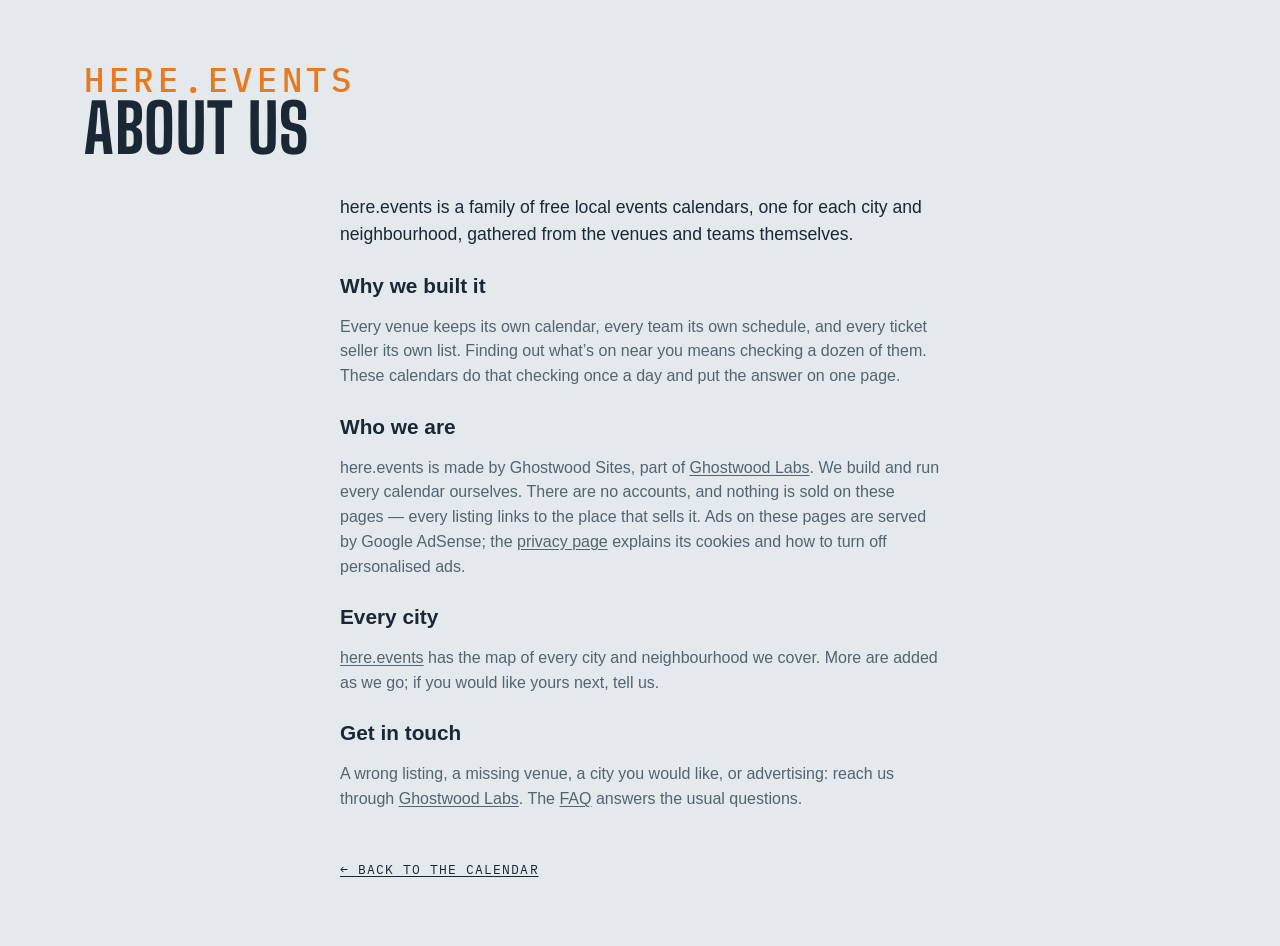
==== commit 3659e807: "Footer: a Privacy link to here.events/privacy/; About and FAQ name AdSense instead of "no ads that f" ====
--- a/site/about.html
+++ b/site/about.html
@@ -57,7 +57,7 @@
   <p>Every venue keeps its own calendar, every team its own schedule, and every ticket seller its own list. Finding out what’s on near you means checking a dozen of them. These calendars do that checking once a day and put the answer on one page.</p>
 
   <h2>Who we are</h2>
-  <p>here.events is made by Ghostwood Sites, part of <a href="https://ghostwoodlabs.com/" rel="noopener">Ghostwood Labs</a>. We build and run every calendar ourselves. There are no accounts and no ads that follow you, and nothing is sold on these pages — every listing links to the place that sells it.</p>
+  <p>here.events is made by Ghostwood Sites, part of <a href="https://ghostwoodlabs.com/" rel="noopener">Ghostwood Labs</a>. We build and run every calendar ourselves. There are no accounts, and nothing is sold on these pages — every listing links to the place that sells it. Ads on these pages are served by Google AdSense; the <a href="https://here.events/privacy/">privacy page</a> explains its cookies and how to turn off personalised ads.</p>
 
   <h2>Every city</h2>
   <p><a href="https://here.events/">here.events</a> has the map of every city and neighbourhood we cover. More are added as we go; if you would like yours next, tell us.</p>
--- a/site/styles.css
+++ b/site/styles.css
@@ -398,6 +398,10 @@
 .fp-preset { font-size: .8rem; padding: .4em .85em; min-height: 2rem; }
 .fp-preset:hover { border-color: var(--ink-soft); }
 .fp-preset.is-on { background: var(--ink); color: var(--sky); border-color: var(--ink); }
+/* the panel's foot: Apply, pinned to the bottom edge while the panel scrolls (2026-11-05) */
+.fp-foot { position: sticky; bottom: -1rem; z-index: 1; display: flex; justify-content: flex-end; margin: 1.1rem -1.1rem -1rem; padding: .7rem 1.1rem; background: var(--mist); border-top: 1px solid var(--line); }
+.fp-foot .fp-apply { font-size: .9rem; font-weight: 600; padding: .45em 1.6em; min-height: 2.25rem; background: var(--ink); color: var(--sky); border-color: var(--ink); }
+.fp-foot .fp-apply:hover { background: color-mix(in srgb, var(--ink) 85%, var(--sky)); }
 .fp-group h3 {
   white-space: nowrap; /* never wraps (Steve, 2026-09-22) */
   font-family: var(--mono); font-size: .68rem; text-transform: uppercase;
@@ -862,6 +866,7 @@
 .pop-filter { display: flex; justify-content: center; gap: .5em; align-items: center; cursor: pointer; font-weight: 600; font-size: .88rem; margin: 0 0 .8rem; }
 .pop-filter input { accent-color: var(--ink); }
 .pop-filter[hidden] { display: none; } /* an author display beats the hidden attribute: say it outright (Teams mode has no filter to include) */
+.pop-filter-note { margin: -.45rem 0 .9rem; font-size: .68rem; } /* the filter row's footnote: the calendar keeps the filters it was added with (2026-11-05) */
 
 /* ---- share / embed: a <details> in the footer that opens UPWARD, its body
    floating over the list ---- */
@@ -971,6 +976,7 @@
 footer .foot-link { order: 1; } /* Advertise, Embed, Sources */
 footer #embed { order: 2; }
 footer #sources { order: 3; } /* a page link since 2026-10-29, still last on the row */
+footer #contact { order: 4; } /* the mailto, after Sources (2026-11-05) */
 /* the Advertise link: dressed as the Sources / Embed labels, after them */
 footer .foot-link { position: relative; top: -.5px; display: inline-flex; align-items: center; gap: .4rem; /* measured half a pixel under its neighbours' labels (Steve, 2026-09-15) */ font-family: var(--mono); font-size: .9rem; text-transform: uppercase; letter-spacing: .08em; color: var(--ink); text-decoration: none; padding: .2rem 0; white-space: nowrap; }
 footer .foot-link:hover { color: var(--ink-soft); }
@@ -1957,16 +1963,20 @@
 .lm-road { fill: none; stroke: var(--road); stroke-linecap: round; stroke-linejoin: round; stroke-width: calc(var(--u, 1) * .6); opacity: .45; }
 .lm-road-primary, .lm-road-trunk { stroke-width: calc(var(--u, 1) * .9); opacity: .6; }
 .lm-road-motorway { stroke-width: calc(var(--u, 1) * 1.5); opacity: .8; }
+.lm-boundary { fill: none; stroke: var(--lm-dot); stroke-width: calc(var(--u, 1) * 1.3); stroke-dasharray: calc(var(--u, 1) * 6) calc(var(--u, 1) * 3.5); stroke-linecap: round; stroke-linejoin: round; opacity: .7; pointer-events: none; } /* the city's or neighbourhood's own line (build-local-map.mjs `boundary`): dashed, the map dots' orange, over the roads and under the labels and pins */
 .lm-town { font-family: var(--mono); font-weight: 500; letter-spacing: .08em; text-transform: uppercase; fill: var(--ink-soft); paint-order: stroke; stroke: var(--mist); stroke-width: calc(var(--u, 1) * 3); stroke-linejoin: round; pointer-events: none; }
 .lm-town-dot { fill: var(--ink-soft); }
 .lm-water-name { font-family: var(--body); font-style: italic; letter-spacing: .04em; fill: color-mix(in srgb, var(--ink) 55%, #4da3f0); pointer-events: none; }
 .lm-peak { fill: none; stroke: var(--ink-soft); stroke-width: calc(var(--u, 1) * 1.2); stroke-linejoin: round; }
 .lm-peak-name { font-family: var(--mono); letter-spacing: .06em; fill: var(--ink-soft); opacity: .8; paint-order: stroke; stroke: var(--mist); stroke-width: calc(var(--u, 1) * 3); pointer-events: none; }
+:root { --lm-dot: #e8791d; } /* the map's dots: the Ghostwood orange, one shade per theme (Steve, 2026-10-30) */
+:root[data-theme="dark"] { --lm-dot: #f08a33; }
+@media (prefers-color-scheme: dark) { :root:not([data-theme="light"]) { --lm-dot: #f08a33; } }
 .lm-pin { cursor: pointer; outline: none; }
-.lm-pin circle { stroke: var(--mist); stroke-width: calc(var(--u, 1) * 1.6); transition: stroke-width .12s; }
-.lm-pin.is-empty circle { fill: var(--mist); stroke: var(--pin); stroke-dasharray: calc(var(--u, 1) * 2) calc(var(--u, 1) * 2); } /* nothing upcoming under the filters: a hollow ring in the room's colour */
+.lm-pin circle { fill: var(--pin); stroke: var(--mist); stroke-width: calc(var(--u, 1) * 1.6); transition: stroke-width .12s; }
+.lm-pin.is-empty circle { fill: var(--mist); stroke: var(--pin); stroke-dasharray: calc(var(--u, 1) * 2) calc(var(--u, 1) * 2); } /* nothing upcoming under the filters: a hollow ring */
 .lm-pin:hover circle, .lm-pin:focus-visible circle, .lm-pin.is-open circle { stroke: var(--ink); stroke-width: calc(var(--u, 1) * 2.4); }
-.lm-pin .lm-n { font-family: var(--mono); font-weight: 700; fill: var(--mist); text-anchor: middle; pointer-events: none; }
+.lm-pin .lm-n { font-family: var(--mono); font-weight: 700; fill: #141a20; text-anchor: middle; pointer-events: none; }
 .lm-pin.is-empty .lm-n { fill: var(--pin); }
 .lm-pin .lm-name { font-family: var(--body); font-weight: 600; fill: var(--ink); paint-order: stroke; stroke: var(--mist); stroke-width: calc(var(--u, 1) * 3.2); stroke-linejoin: round; pointer-events: none; }
 .lm-pin.is-empty .lm-name { fill: var(--ink-soft); font-weight: 500; }
@@ -1978,19 +1988,24 @@
 .lm-zoom button[data-z="me"] { margin-top: .3rem; } /* the crosshair: the visitor's own spot, a little apart from the zoom */
 .lm-zoom button.is-busy { opacity: .5; cursor: progress; }
 .lm-zoom button[aria-pressed="true"] { color: #2f7fd6; border-color: #2f7fd6; }
-.lm-city { cursor: pointer; }
-.lm-city-dot { fill: #1f8a4c; stroke: #fff; stroke-width: calc(var(--u, 1) * 1.5); }
-.lm-sign-board { fill: #0f7a45; stroke: #fff; stroke-width: calc(var(--u, 1) * 1); } /* one thin white line as the board's edge (Steve, 2026-10-26: 'the white border should actually be the border') */
-.lm-sign-hit { fill: #fff; opacity: 0; }
-.lm-city:hover .lm-sign-hit, .lm-city:focus-visible .lm-sign-hit { opacity: .14; }
-.lm-sign-name, .lm-sign-mi { font-family: var(--body); font-weight: 700; letter-spacing: .01em; fill: #fff; pointer-events: none; }
-.lm-sign-name { letter-spacing: .03em; }
+.lm-zoom button[data-z="cities"] { margin-top: .3rem; } /* Switch City (and Switch Neighbourhood under it): the other sites, a little apart from the zoom — in place of the green signposts (Steve, 2026-10-31) */
+.lm-zoom button[aria-expanded="true"] { color: var(--ink); border-color: var(--ink); }
+.lm-switch .lm-sw-list { list-style: none; margin: .1rem 0 .35rem; padding: 0; }
+.lm-switch .lm-sw-row { display: flex; align-items: baseline; gap: .55rem; padding: .45rem .1rem; border-top: 1px solid var(--line); color: var(--ink); text-decoration: none; font: 500 .9rem/1.25 var(--body); }
+.lm-switch li:first-child .lm-sw-row { border-top: 0; }
+.lm-switch a.lm-sw-row:hover .lm-sw-name, .lm-switch a.lm-sw-row:focus-visible .lm-sw-name { text-decoration: underline; text-underline-offset: .15em; }
+.lm-switch .lm-sw-name { flex: 1; min-width: 0; overflow: hidden; text-overflow: ellipsis; white-space: nowrap; }
+.lm-switch .lm-sw-tag { flex: none; font-family: var(--mono); font-size: .62rem; letter-spacing: .08em; text-transform: uppercase; color: var(--ink-soft); }
+.lm-switch .lm-sw-far { flex: none; font-family: var(--mono); font-size: .72rem; letter-spacing: .04em; color: var(--ink-soft); }
+.lm-switch .is-here .lm-sw-row { font-weight: 700; }
+.lm-switch .is-here .lm-sw-row::after { content: '✓'; flex: none; color: var(--ink-soft); }
+.lm-caption .lm-reset { font: inherit; letter-spacing: inherit; text-transform: inherit; color: var(--ink); background: none; border: 0; border-bottom: 1px solid currentColor; border-radius: 0; padding: 0; cursor: pointer; } /* the filters leave nothing on the map: one tap back to the default (Steve, 2026-10-31) */
+.lm-caption .lm-reset[hidden] { display: none; }
 .lm-me-dot { fill: #2f7fd6; stroke: var(--mist); stroke-width: calc(var(--u, 1) * 2); }
 .lm-me-acc { fill: #2f7fd6; fill-opacity: .14; stroke: #2f7fd6; stroke-opacity: .45; stroke-width: calc(var(--u, 1) * .8); animation: lm-pulse 2.4s ease-out infinite; transform-box: fill-box; transform-origin: center; }
 @keyframes lm-pulse { 0% { fill-opacity: .22; } 100% { fill-opacity: .08; } }
 .lm-pin.is-city circle { opacity: .78; } /* the rest of the city on a neighbourhood map: a shade quieter than the neighbourhood's own rooms */
 .lm-pin.is-city .lm-name { font-weight: 500; fill: var(--ink-soft); }
-.lm-pin .lm-stack { stroke: var(--mist); stroke-width: calc(var(--u, 1) * 1.6); } /* a group of venues (Steve, 2026-10-28): the next venues' discs peek out behind the first */
 .lm-pin.is-group .lm-name { font-weight: 700; }
 /* a group's card: one row a venue, folded like a reddit thread — [+] opens its next events under a thread line, [–] folds them */
 .lm-pop .lm-tree { margin: 0 0 .3rem; }
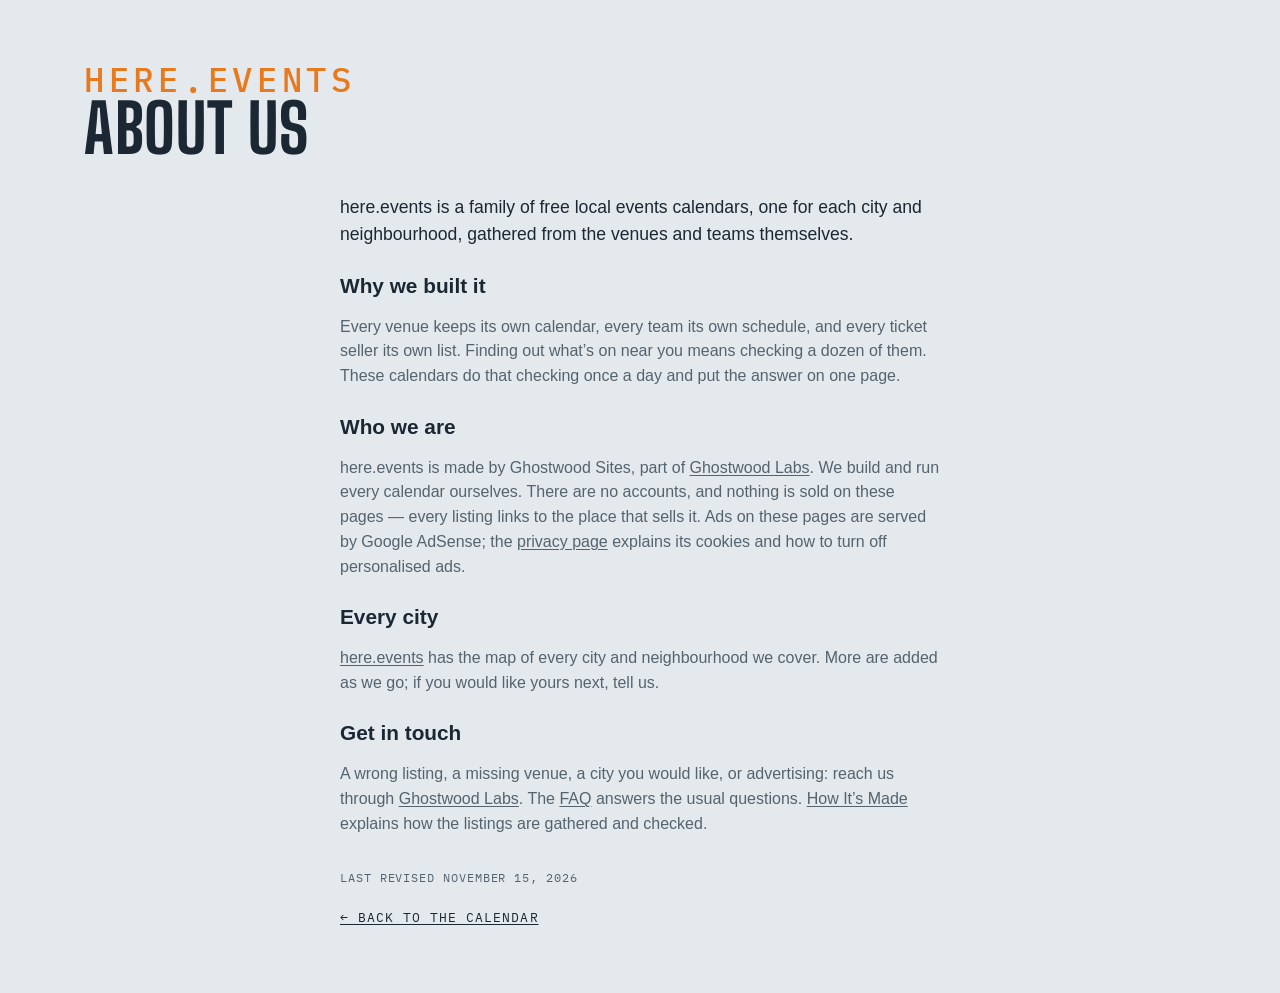
==== commit 846a82db: "How It's Made page, Updated line, truthful sitemap dates A page on how the calendar is curated, link" ====
--- a/site/about.html
+++ b/site/about.html
@@ -63,8 +63,9 @@
   <p><a href="https://here.events/">here.events</a> has the map of every city and neighbourhood we cover. More are added as we go; if you would like yours next, tell us.</p>
 
   <h2>Get in touch</h2>
-  <p>A wrong listing, a missing venue, a city you would like, or advertising: reach us through <a href="https://ghostwoodlabs.com/" rel="noopener">Ghostwood Labs</a>. The <a href="faq.html">FAQ</a> answers the usual questions.</p>
+  <p>A wrong listing, a missing venue, a city you would like, or advertising: reach us through <a href="https://ghostwoodlabs.com/" rel="noopener">Ghostwood Labs</a>. The <a href="faq.html">FAQ</a> answers the usual questions. <a href="how.html">How It’s Made</a> explains how the listings are gathered and checked.</p>
 
+  <p class="ad-revised">Last revised <time datetime="2026-11-15">November 15, 2026</time></p>
   <a class="ad-back" href="./">← Back to the calendar</a>
 </main>
 </body>
--- a/site/styles.css
+++ b/site/styles.css
@@ -991,6 +991,11 @@
 .ad-page p, .ad-page li { color: var(--ink-soft); line-height: 1.55; }
 .ad-page ul { padding-left: 1.2rem; }
 .ad-page .ad-lead { font-size: 1.1rem; color: var(--ink); }
+.updated { margin: 1rem 0 -.6rem; font-family: var(--mono); font-size: .72rem; letter-spacing: .08em; text-transform: uppercase; color: var(--ink-soft); }
+.updated a { color: var(--ink); }
+body:has(#mapView:not([hidden])) .updated { display: none; }
+.ad-page .ad-revised { margin-top: 2rem; font-family: var(--mono); font-size: .72rem; letter-spacing: .08em; text-transform: uppercase; }
+.ad-page .ad-revised + .ad-back { margin-top: .6rem; }
 .ad-page .ad-back { display: inline-block; margin-top: 2rem; font-family: var(--mono); font-size: .8rem; text-transform: uppercase; letter-spacing: .08em; color: var(--ink); }
 footer .share summary { font-size: .9rem; white-space: nowrap; }
 .foot-inner.is-tight .share summary span, .foot-inner.is-tighter .gw-credit {
